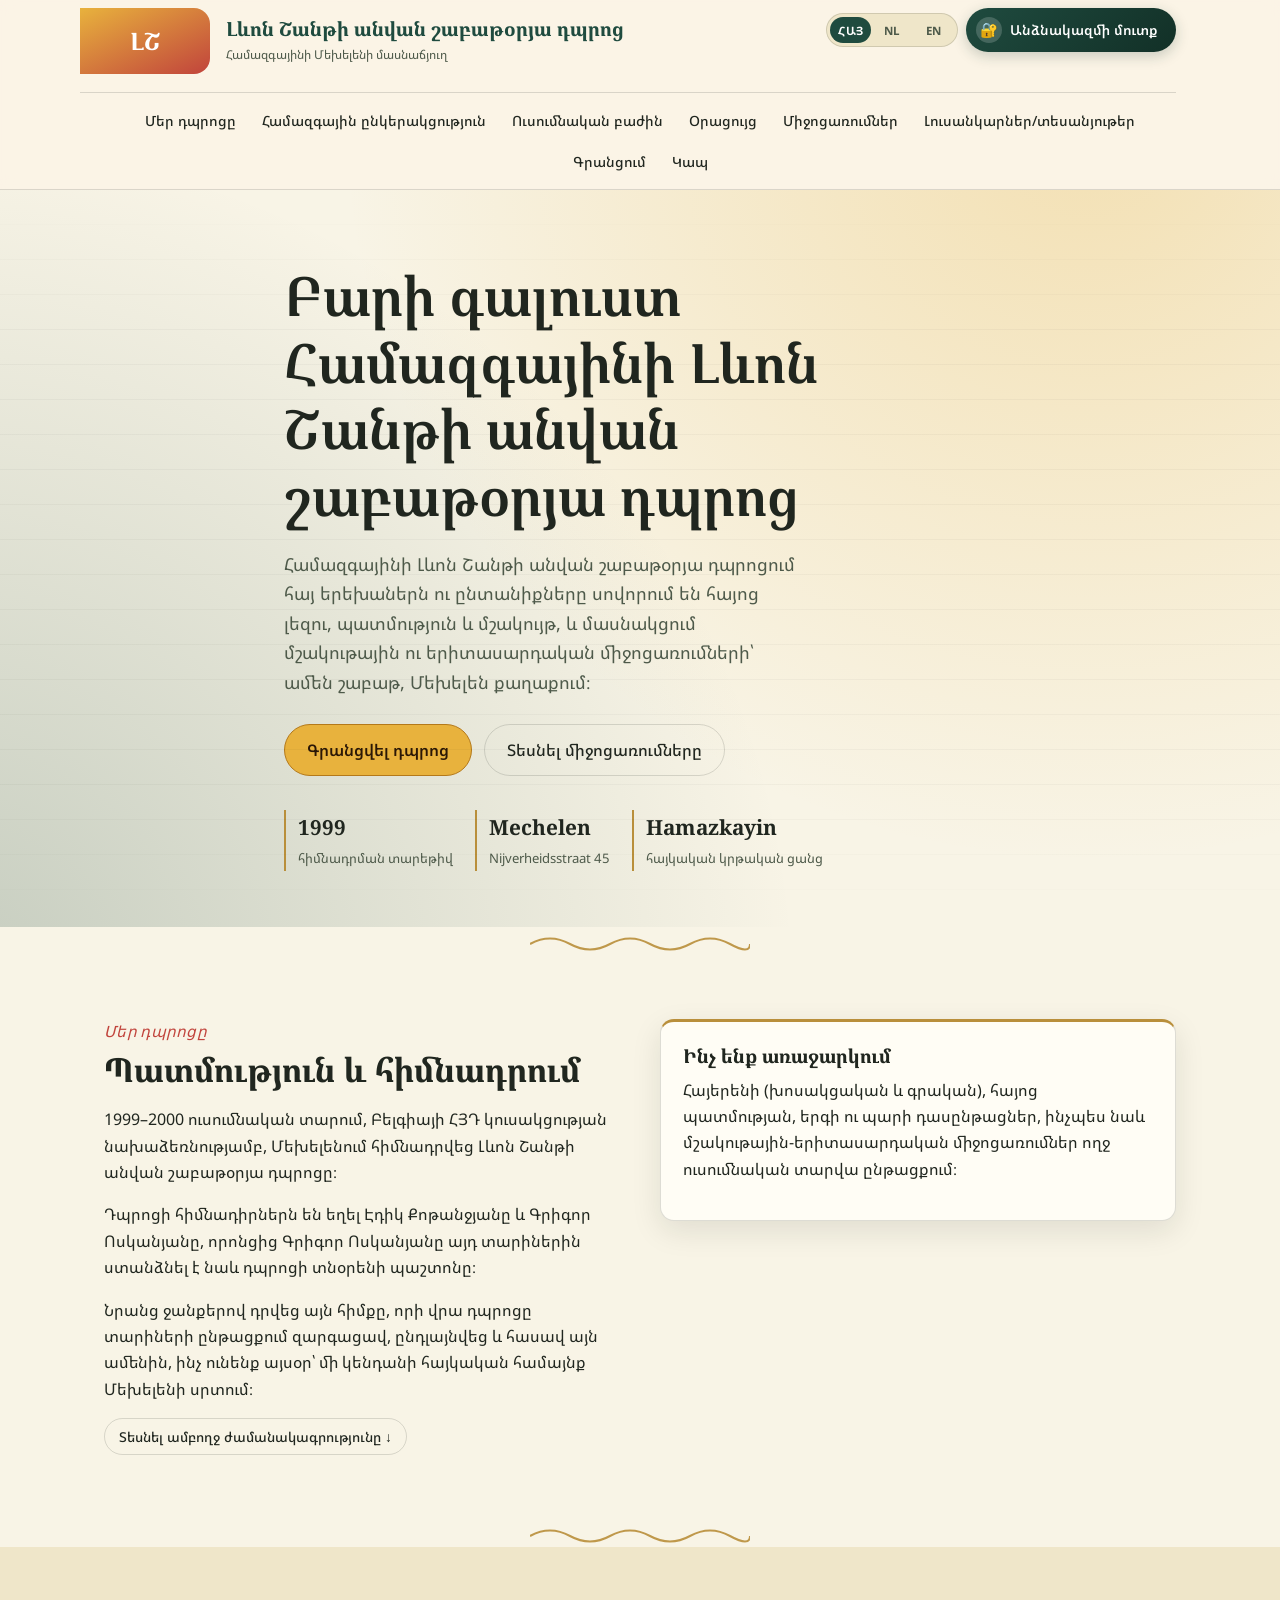
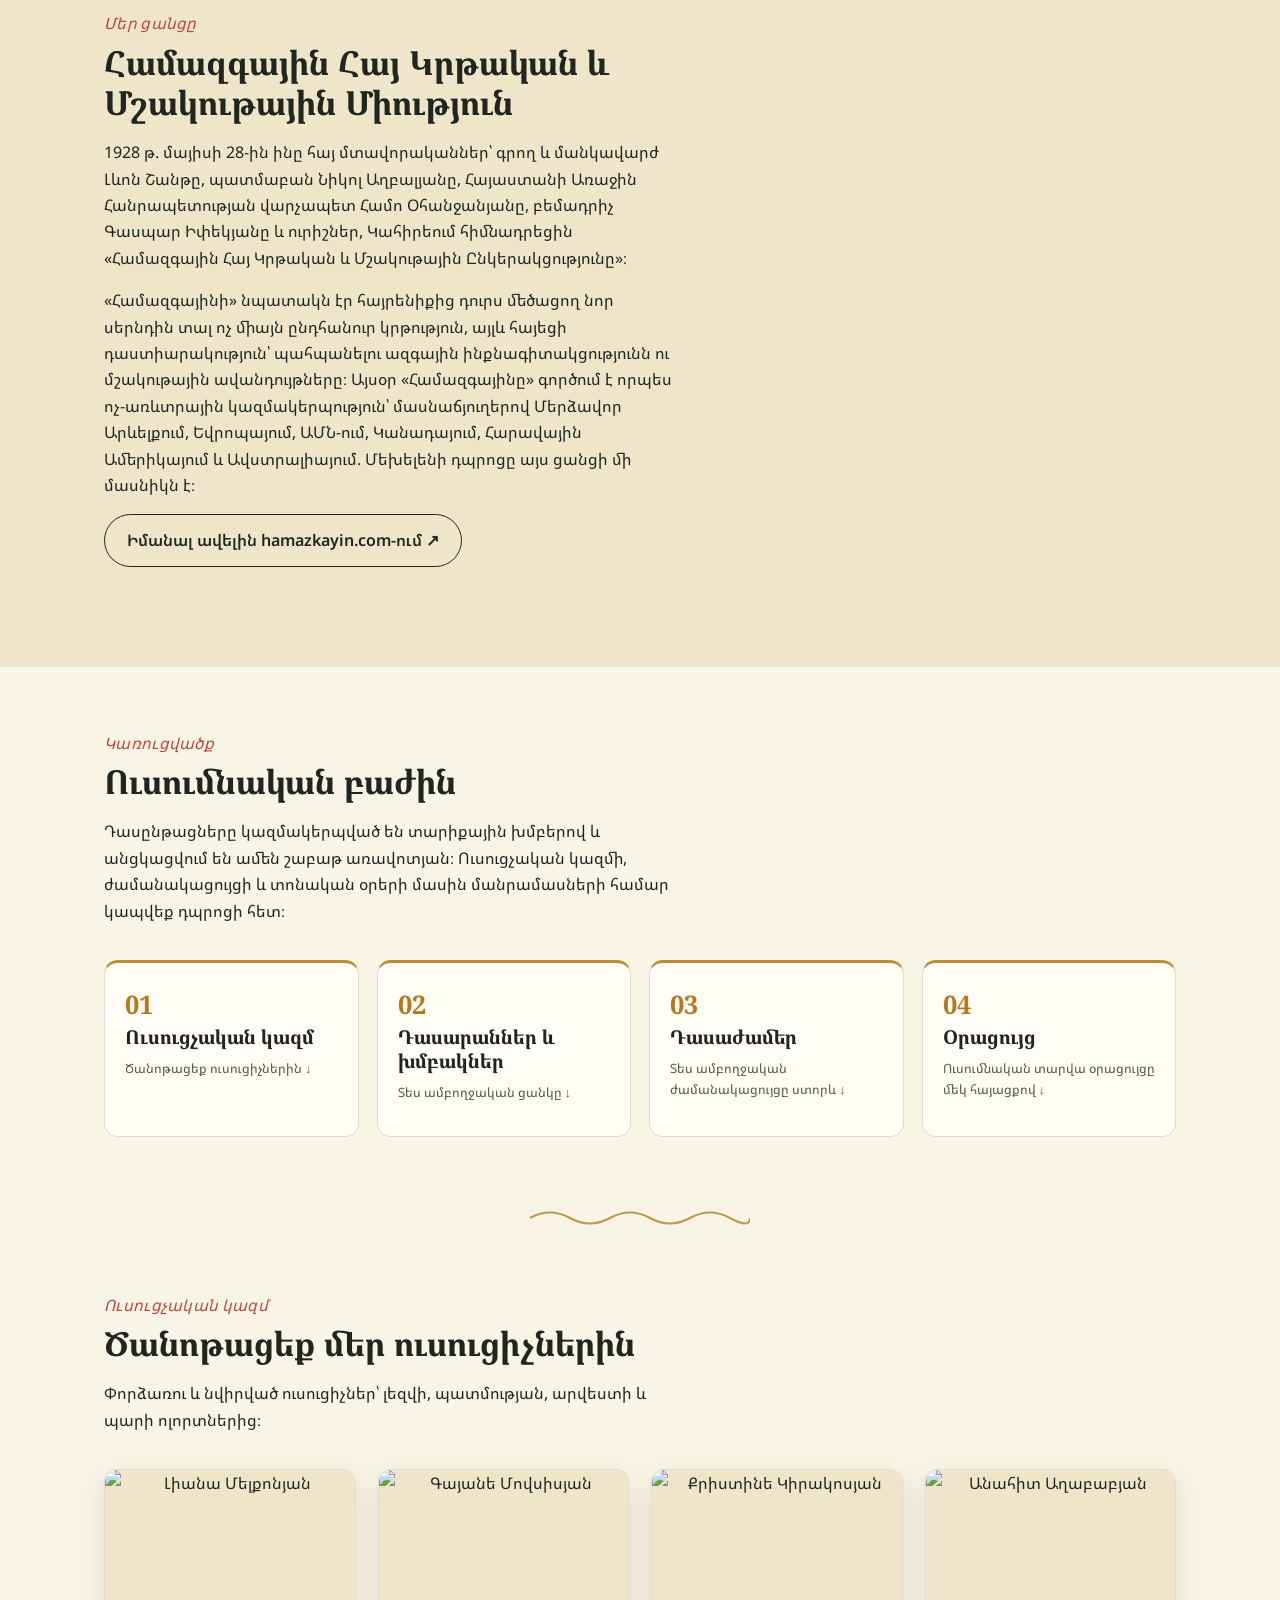
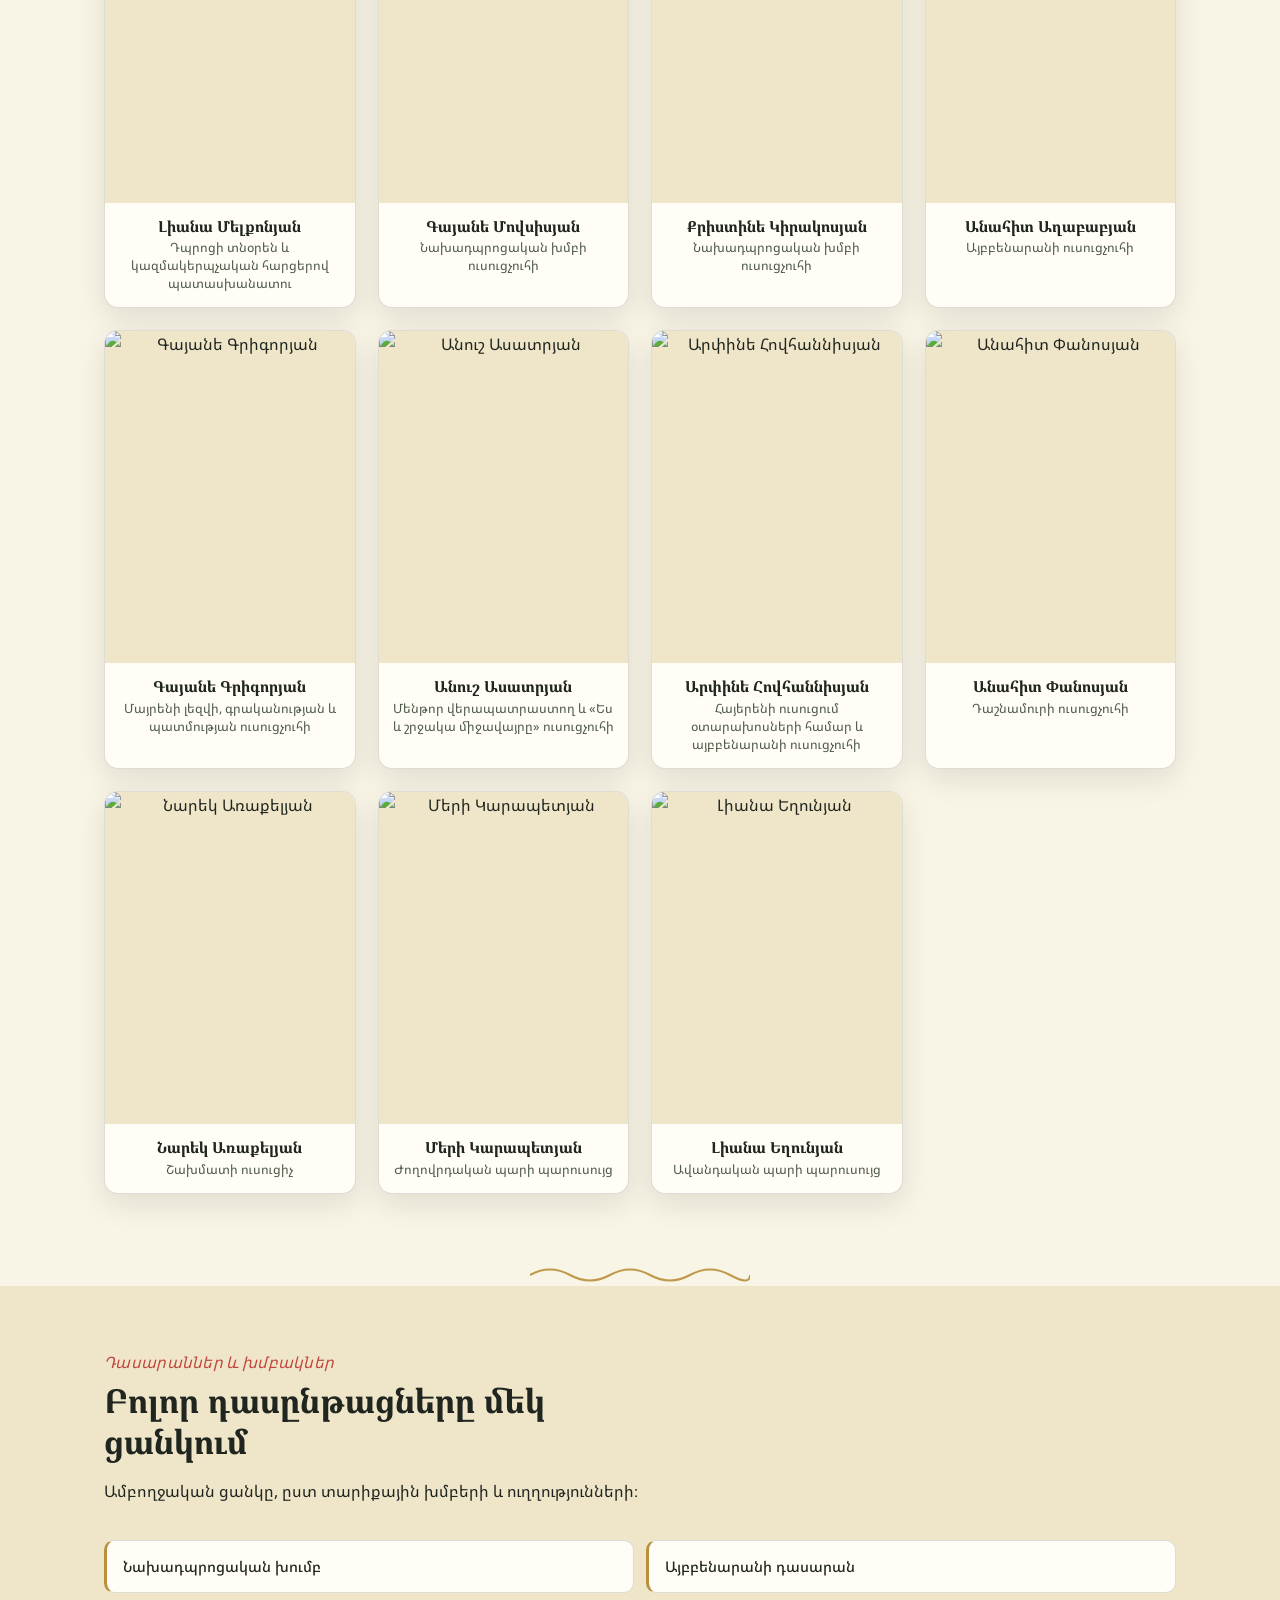
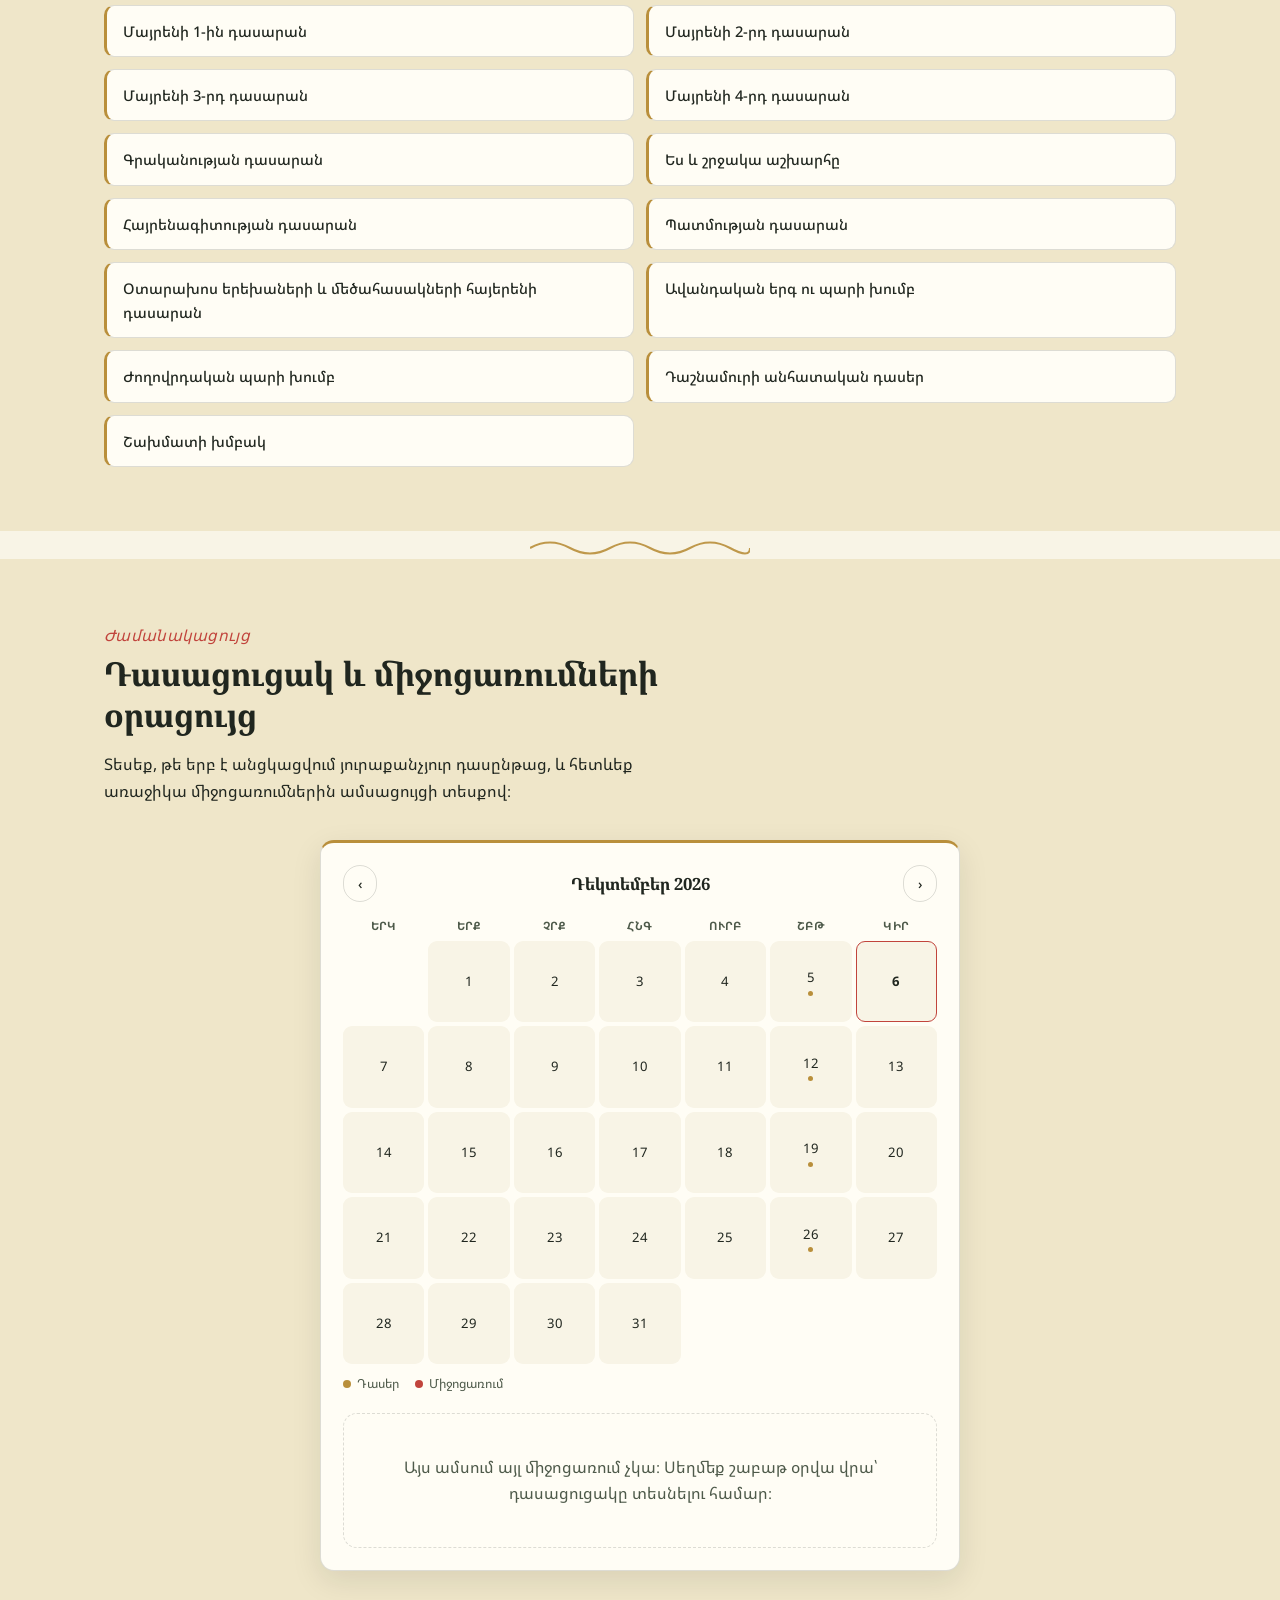
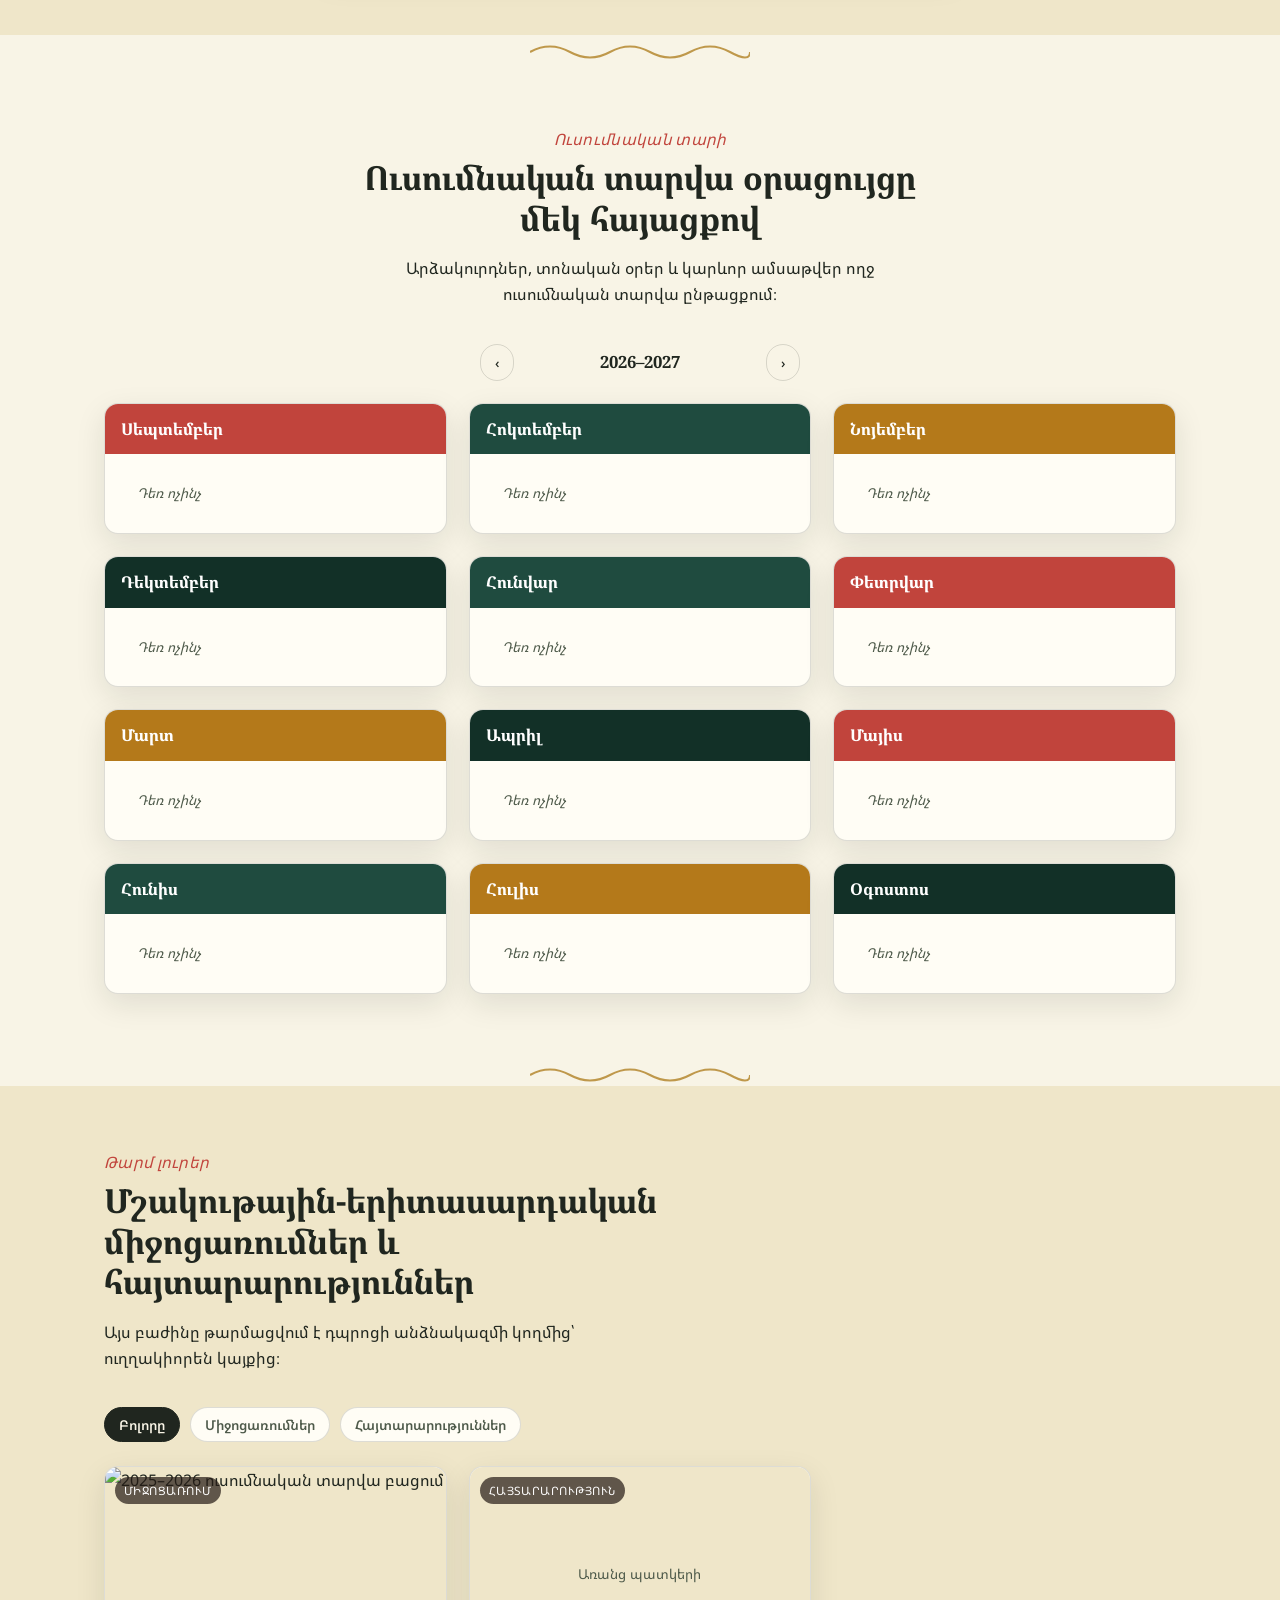
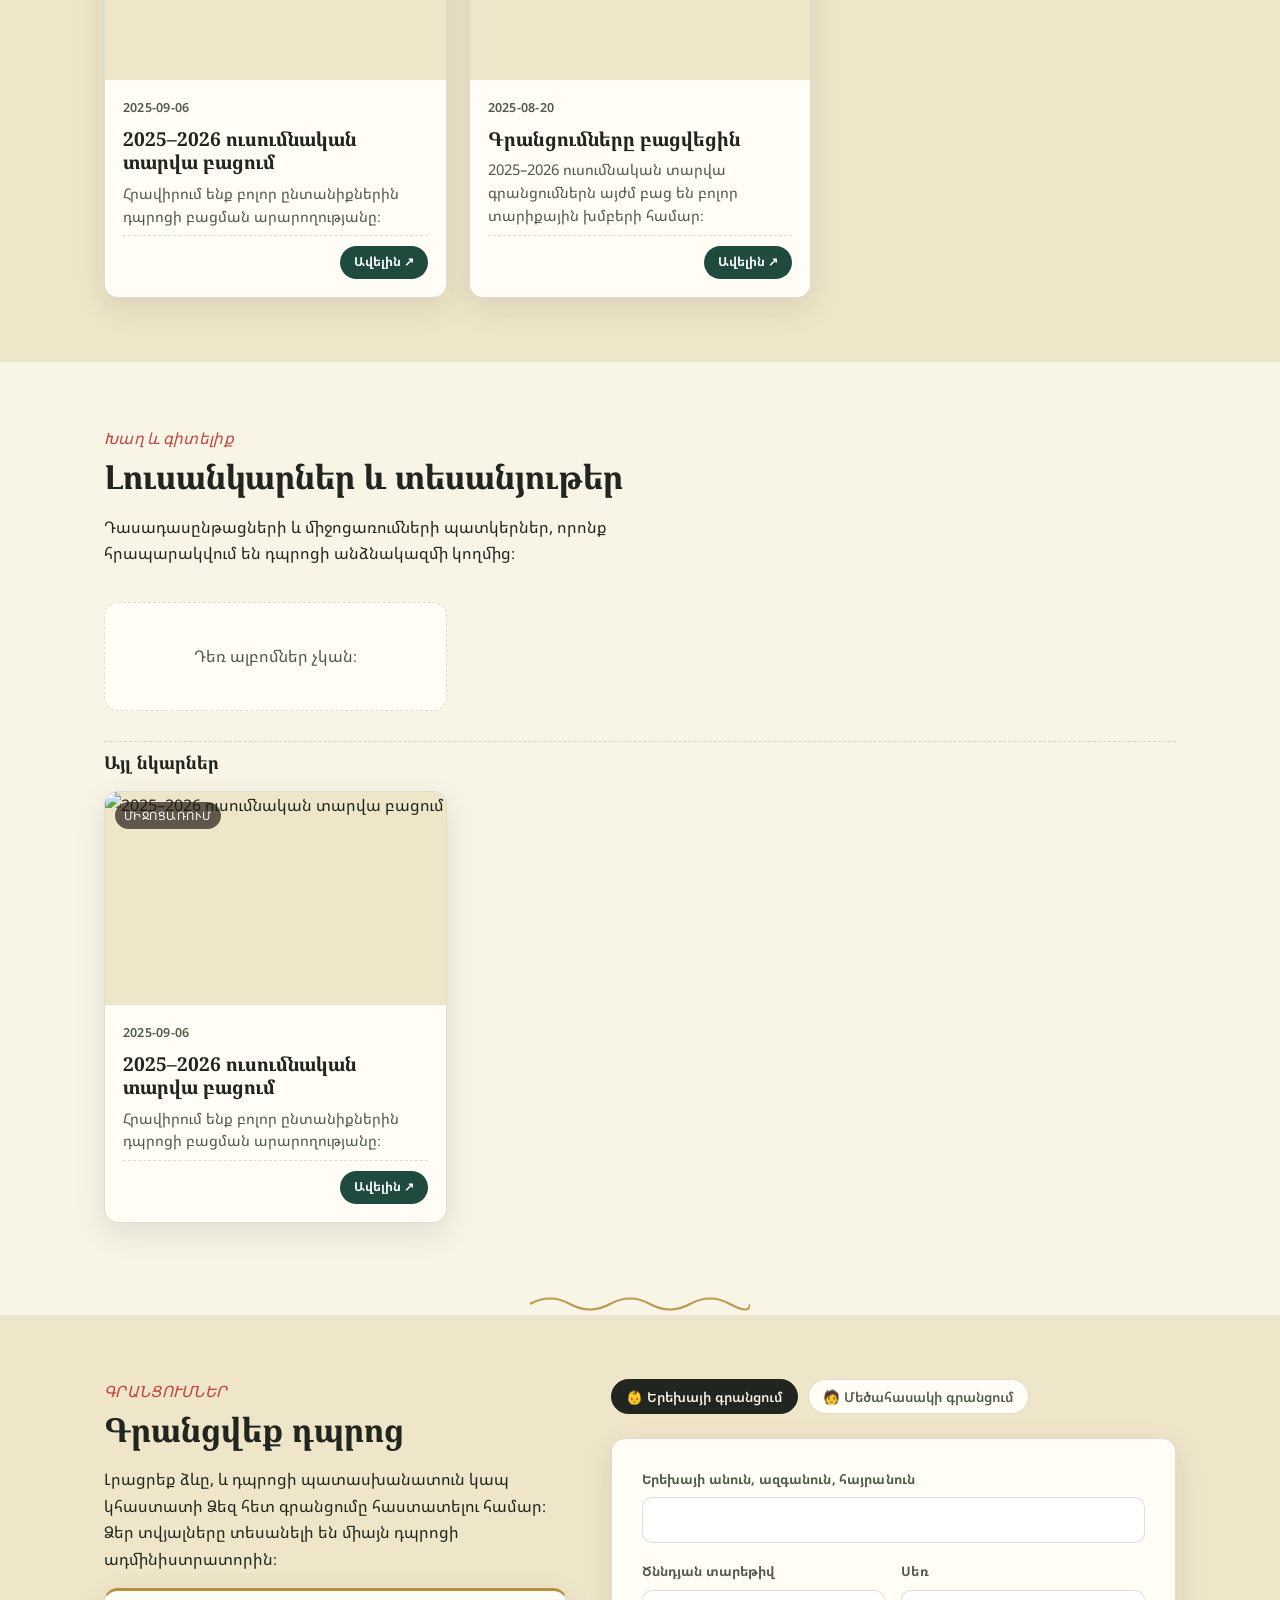
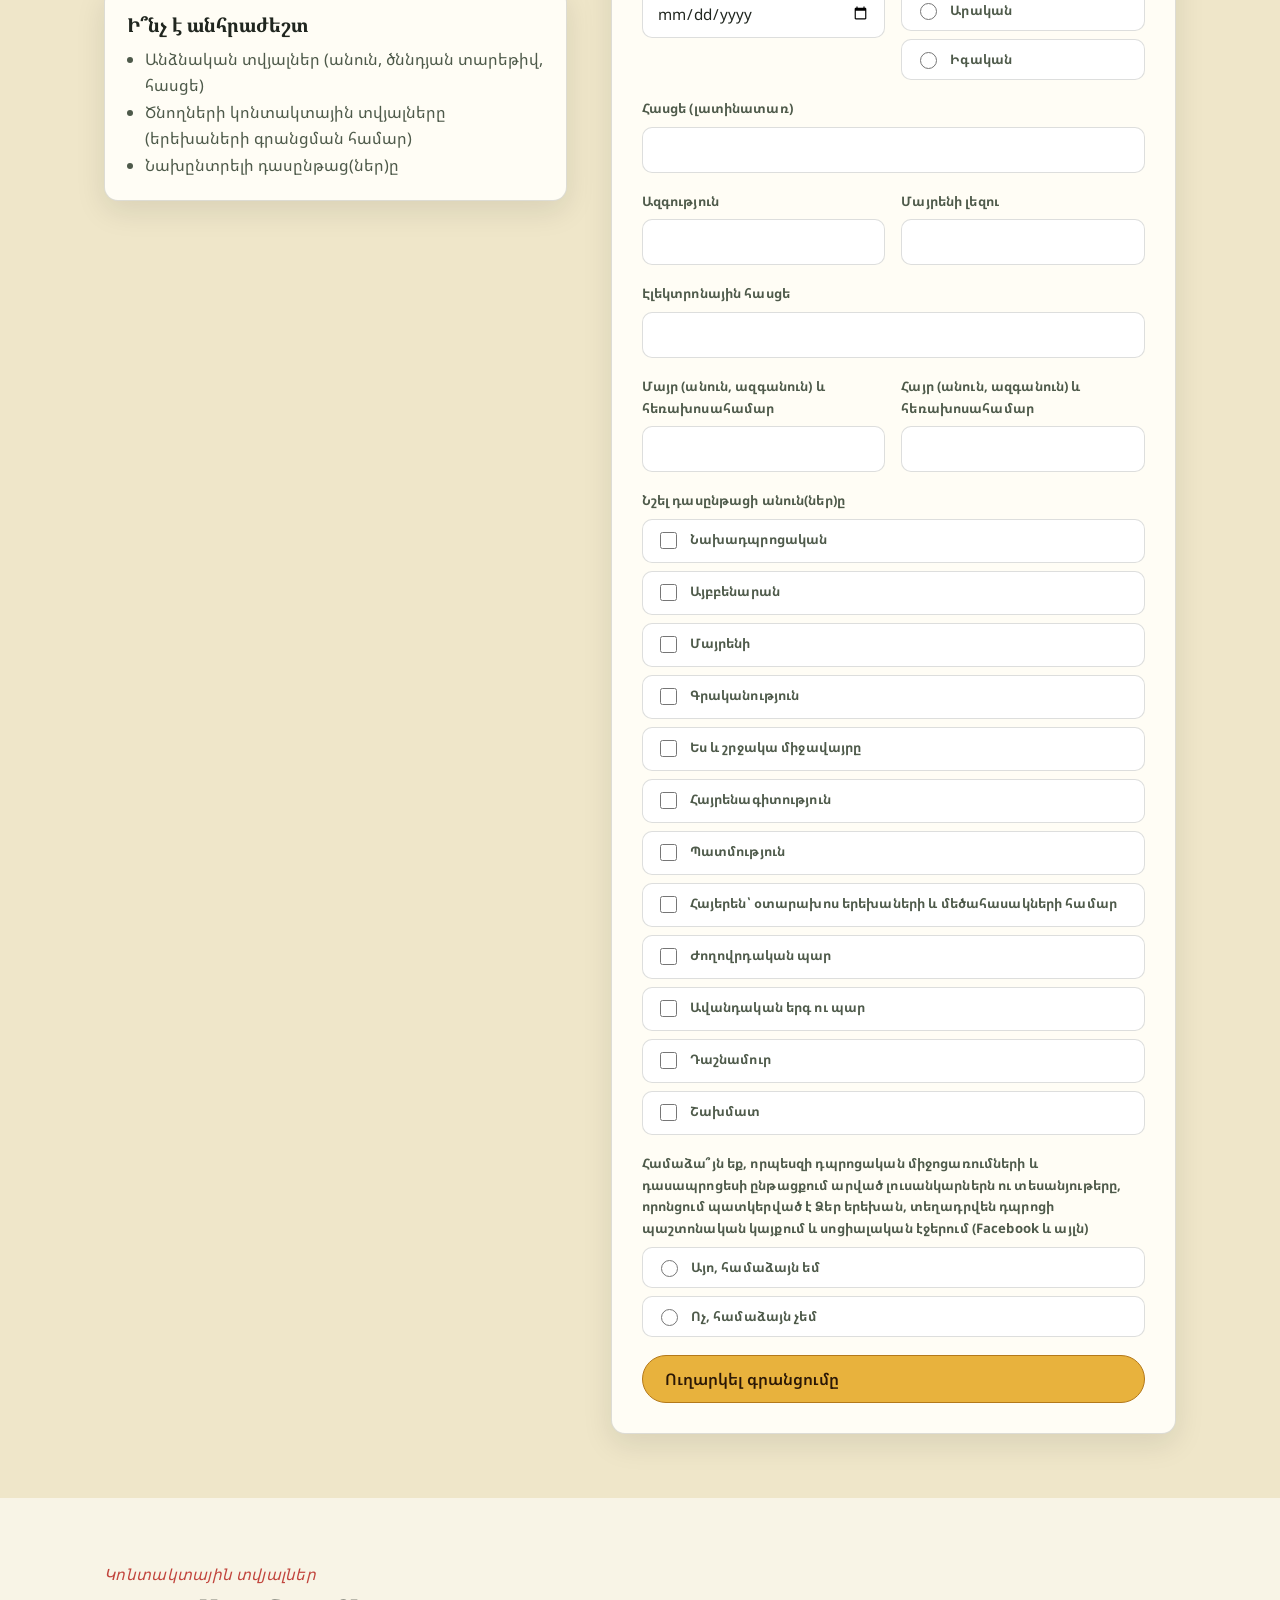
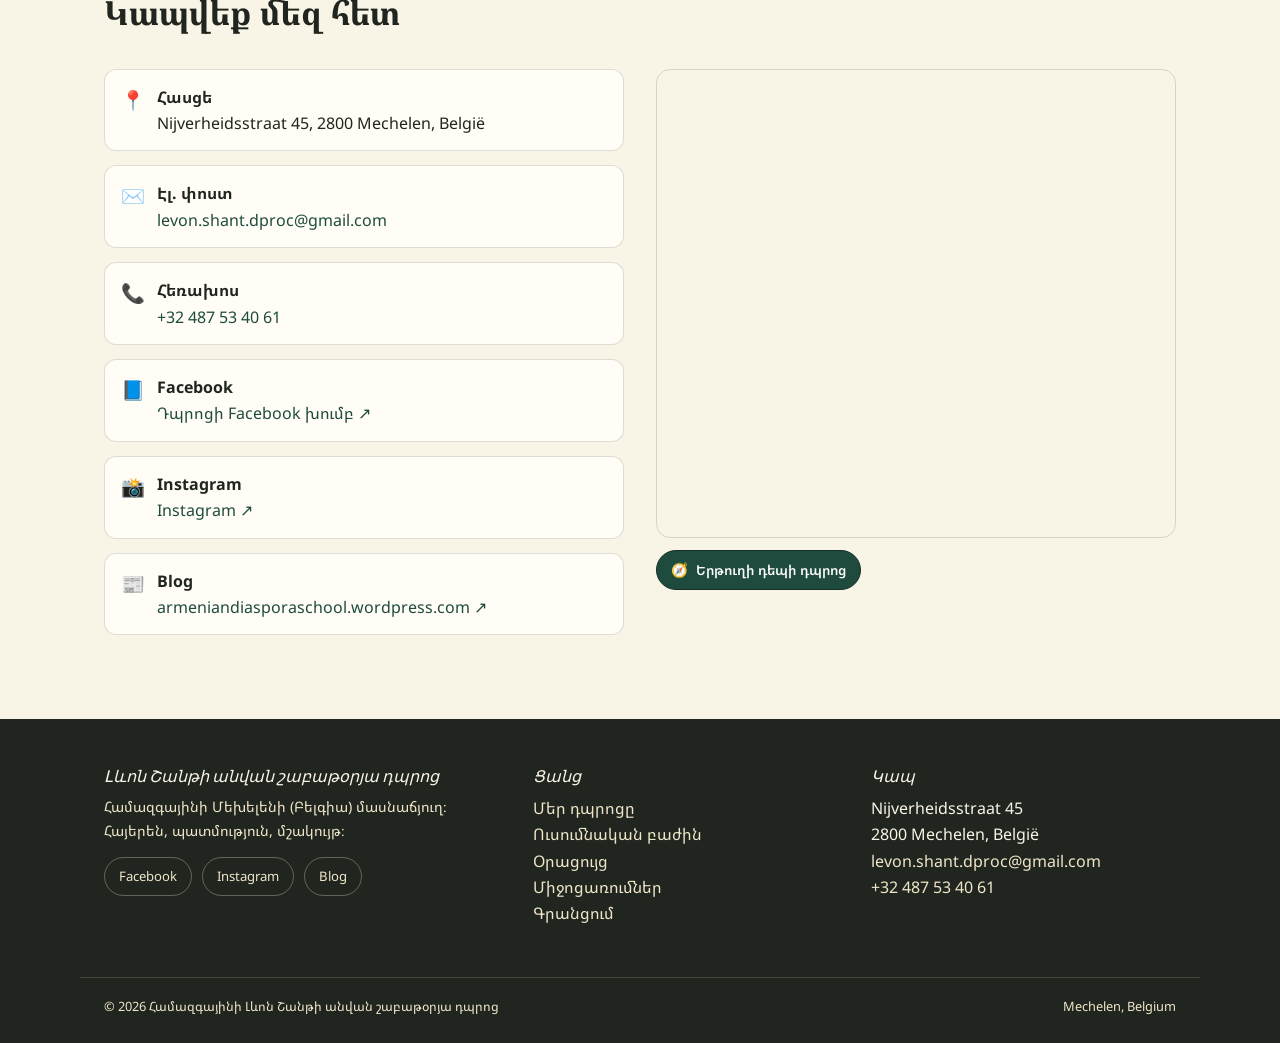
==== index.html @ 2984b0b5 "Add files via upload" ====
<!DOCTYPE html>
<html lang="hy">
<head>
<meta charset="UTF-8">
<meta name="viewport" content="width=device-width, initial-scale=1">
<title>Լևոն Շանթի անվան շաբաթօրյա դպրոց — Մեխելեն, Բելգիա</title>
<meta name="description" content="Համազգայինի Լևոն Շանթի անվան շաբաթօրյա դպրոց, Մեխելեն, Բելգիա. Nijverheidsstraat 45, 2800 Mechelen.">
<link rel="canonical" href="https://levonshantschool.be/">

<!-- Open Graph / social sharing preview (Facebook, WhatsApp, etc.) -->
<meta property="og:type" content="website">
<meta property="og:site_name" content="Լևոն Շանթի անվան շաբաթօրյա դպրոց">
<meta property="og:title" content="Լևոն Շանթի անվան շաբաթօրյա դպրոց — Մեխելեն, Բելգիա">
<meta property="og:description" content="Համազգայինի Լևոն Շանթի անվան շաբաթօրյա դպրոց, Մեխելեն, Բելգիա. Nijverheidsstraat 45, 2800 Mechelen.">
<meta property="og:url" content="https://levonshantschool.be/">
<meta property="og:locale" content="hy_AM">
<meta property="og:locale:alternate" content="nl_BE">
<meta property="og:locale:alternate" content="en_US">

<!-- Twitter/X card -->
<meta name="twitter:card" content="summary">
<meta name="twitter:title" content="Լևոն Շանթի անվան շաբաթօրյա դպրոց — Մեխելեն, Բելգիա">
<meta name="twitter:description" content="Համազգայինի Լևոն Շանթի անվան շաբաթօրյա դպրոց, Մեխելեն, Բելգիա. Nijverheidsstraat 45, 2800 Mechelen.">

<!-- Structured data: tells Google this is a school, with its real address,
     which helps it show up correctly in local search and Google Maps. -->
<script type="application/ld+json">
{
  "@context": "https://schema.org",
  "@type": "School",
  "name": "Համազգայինի Լևոն Շանթի անվան շաբաթօրյա դպրոց",
  "alternateName": "Hamazkayin Levon Shant Saturday School",
  "url": "https://levonshantschool.be/",
  "address": {
    "@type": "PostalAddress",
    "streetAddress": "Nijverheidsstraat 45",
    "postalCode": "2800",
    "addressLocality": "Mechelen",
    "addressCountry": "BE"
  },
  "email": "levon.shant.dproc@gmail.com",
  "telephone": "+32 487 53 40 61",
  "sameAs": [
    "https://www.facebook.com/groups/1419295908284023",
    "https://armeniandiasporaschool.wordpress.com/"
  ]
}
</script>

<link rel="stylesheet" href="style.css">
</head>
<body>

<!-- ============ HEADER ============ -->
<header class="site">
  <div class="nav-row container">
    <a class="brand" href="#top" aria-label="Գլխավոր էջ" data-i18n-aria="aria.home">
      <div class="crest" id="crestBox"><span id="crestInitials">ԼՇ</span></div>
      <div class="brand-text">
        <strong data-i18n="brand.title">Լևոն Շանթի անվան շաբաթօրյա դպրոց</strong>
        <span data-i18n="brand.sub">Համազգայինի Մեխելենի մասնաճյուղ</span>
      </div>
    </a>
    <nav class="main" id="mainNav">
      <a href="#about" data-i18n="nav.about">Մեր դպրոցը</a>
      <a href="#hamazkayin" data-i18n="nav.hamazkayin">Համազգային ընկերակցություն</a>
      <a href="#department" data-i18n="nav.department">Ուսումնական բաժին</a>
      <a href="#calendar" data-i18n="nav.calendar">Օրացույց</a>
      <a href="#activities" data-i18n="nav.activities">Միջոցառումներ</a>
      <a href="#gallery" data-i18n="nav.gallery">Լուսանկարներ/տեսանյութեր</a>
      <a href="#register" data-i18n="nav.register">Գրանցում</a>
      <a href="#contact" data-i18n="nav.contact">Կապ</a>
      <span id="dynNavLinks" style="display:contents;"></span>
    </nav>
    <div class="nav-actions">
      <div class="lang-toggle" id="langToggle" role="group" aria-label="Language">
        <button type="button" data-lang="hy" class="active">ՀԱՅ</button>
        <button type="button" data-lang="nl">NL</button>
        <button type="button" data-lang="en">EN</button>
      </div>
      <a href="admin.html" target="_blank" rel="noopener" class="staff-login-btn"><span class="staff-login-icon">🔐</span> Անձնակազմի մուտք</a>
      <button class="menu-toggle" id="menuToggle" aria-label="Ցանկ" data-i18n-aria="aria.menu" aria-expanded="false">☰</button>
    </div>
  </div>
</header>

<main id="top">

  <!-- ============ HERO ============ -->
  <section class="hero" id="hero">
    <div class="container hero-grid single">
      <div>
        <h1 id="cms-hero_title" data-i18n="hero.title">Բարի գալուստ Համազգայինի Լևոն Շանթի անվան շաբաթօրյա դպրոց</h1>
        <p class="lede" id="cms-hero_lede" data-i18n="hero.lede">Համազգայինի Լևոն Շանթի անվան շաբաթօրյա դպրոցում հայ երեխաներն ու ընտանիքները սովորում են հայոց լեզու, պատմություն և մշակույթ, և մասնակցում մշակութային ու երիտասարդական միջոցառումների՝ ամեն շաբաթ, Մեխելեն քաղաքում։</p>
        <div class="hero-cta">
          <a href="#register" class="btn apricot" data-i18n="hero.cta1">Գրանցվել դպրոց</a>
          <a href="#activities" class="btn ghost" data-i18n="hero.cta2">Տեսնել միջոցառումները</a>
        </div>
        <div class="hero-facts">
          <div><strong>1999</strong><span data-i18n="hero.fact1">հիմնադրման տարեթիվ</span></div>
          <div><strong>Mechelen</strong><span data-i18n="hero.fact2">Nijverheidsstraat 45</span></div>
          <div><strong>Hamazkayin</strong><span data-i18n="hero.fact3">հայկական կրթական ցանց</span></div>
        </div>
      </div>
    </div>
  </section>

  <div class="divider" aria-hidden="true">
    <svg viewBox="0 0 220 22"><path d="M0 11 Q 20 0 40 11 T 80 11 T 120 11 T 160 11 T 200 11 T 220 11" fill="none" stroke-width="2"/></svg>
  </div>

  <!-- ============ ABOUT ============ -->
  <section id="about">
    <div class="container about-grid">
      <div>
        <span class="eyebrow" data-i18n="about.eyebrow">Մեր դպրոցը</span>
        <h2 data-i18n="about.title">Պատմություն և հիմնադրում</h2>
        <p id="cms-about_p1" data-i18n="about.p1">1999–2000 ուսումնական տարում, Բելգիայի ՀՅԴ կուսակցության նախաձեռնությամբ, Մեխելենում հիմնադրվեց Լևոն Շանթի անվան շաբաթօրյա դպրոցը։</p>
        <p id="cms-about_p2" data-i18n="about.p2">Դպրոցի հիմնադիրներն են եղել Էդիկ Քոթանջյանը և Գրիգոր Ոսկանյանը, որոնցից Գրիգոր Ոսկանյանը այդ տարիներին ստանձնել է նաև դպրոցի տնօրենի պաշտոնը։</p>
        <p id="cms-about_p3" data-i18n="about.p3">Նրանց ջանքերով դրվեց այն հիմքը, որի վրա դպրոցը տարիների ընթացքում զարգացավ, ընդլայնվեց և հասավ այն ամենին, ինչ ունենք այսօր՝ մի կենդանի հայկական համայնք Մեխելենի սրտում։</p>
        <button type="button" id="historyToggle" class="btn ghost small" aria-expanded="false" aria-controls="history"></button>
      </div>
      <div>
        <div class="info-card">
          <h3 data-i18n="about.card1title">Ինչ ենք առաջարկում</h3>
          <p data-i18n="about.card1text">Հայերենի (խոսակցական և գրական), հայոց պատմության, երգի ու պարի դասընթացներ, ինչպես նաև մշակութային-երիտասարդական միջոցառումներ ողջ ուսումնական տարվա ընթացքում։</p>
        </div>
      </div>
    </div>

    <!-- Full history timeline (collapsible) -->
    <div class="container" id="history" style="margin-top:0; display:none;">
      <div class="section-head" style="margin-top:40px;">
        <span class="eyebrow" data-i18n="hist.eyebrow">Տարեթվերով</span>
        <h2 data-i18n="hist.title">Դպրոցի պատմությունը՝ ժամանակագրությամբ</h2>
        <p data-i18n="hist.lede">Հիմնադրումից մինչև օրս. հիմնական հանգրվանները, մարդիկ և ձեռքբերումները, որոնք կերտել են դպրոցի պատմությունը։</p>
      </div>
      <div class="history-timeline" id="historyTimeline"></div>
    </div>
  </section>

  <div class="divider" aria-hidden="true"><svg viewBox="0 0 220 22"><path d="M0 11 Q 20 0 40 11 T 80 11 T 120 11 T 160 11 T 200 11 T 220 11" fill="none" stroke-width="2"/></svg></div>

  <!-- ============ HAMAZKAYIN ============ -->
  <section id="hamazkayin" class="alt ruled">
    <div class="container">
      <div class="section-head">
        <span class="eyebrow" data-i18n="hz.eyebrow">Մեր ցանցը</span>
        <h2 data-i18n="hz.title">Համազգային Հայ Կրթական և Մշակութային Միություն</h2>
        <p id="cms-hz_p1" data-i18n="hz.p1">1928 թ. մայիսի 28-ին ինը հայ մտավորականներ՝ գրող և մանկավարժ Լևոն Շանթը, պատմաբան Նիկոլ Աղբալյանը, Հայաստանի Առաջին Հանրապետության վարչապետ Համո Օհանջանյանը, բեմադրիչ Գասպար Իփեկյանը և ուրիշներ, Կահիրեում հիմնադրեցին «Համազգային Հայ Կրթական և Մշակութային Ընկերակցությունը»։</p>
        <p id="cms-hz_p2" data-i18n="hz.p2">«Համազգայինի» նպատակն էր հայրենիքից դուրս մեծացող նոր սերնդին տալ ոչ միայն ընդհանուր կրթություն, այլև հայեցի դաստիարակություն՝ պահպանելու ազգային ինքնագիտակցությունն ու մշակութային ավանդույթները։ Այսօր «Համազգայինը» գործում է որպես ոչ-առևտրային կազմակերպություն՝ մասնաճյուղերով Մերձավոր Արևելքում, Եվրոպայում, ԱՄՆ-ում, Կանադայում, Հարավային Ամերիկայում և Ավստրալիայում. Մեխելենի դպրոցը այս ցանցի մի մասնիկն է։</p>
        <a href="https://hamazkayin.com" target="_blank" rel="noopener" class="btn secondary" data-i18n="hz.cta">Իմանալ ավելին hamazkayin.com-ում ↗</a>
      </div>
    </div>
  </section>

  <!-- ============ DEPARTMENT ============ -->
  <section id="department">
    <div class="container">
      <div class="section-head">
        <span class="eyebrow" data-i18n="dept.eyebrow">Կառուցվածք</span>
        <h2 data-i18n="dept.title">Ուսումնական բաժին</h2>
        <p id="cms-dept_lede" data-i18n="dept.lede">Դասընթացները կազմակերպված են տարիքային խմբերով և անցկացվում են ամեն շաբաթ առավոտյան։ Ուսուցչական կազմի, ժամանակացույցի և տոնական օրերի մասին մանրամասների համար կապվեք դպրոցի հետ։</p>
      </div>
      <div class="dept-grid">
        <a class="dept-card" href="#staff" style="text-decoration:none; color:inherit;"><div class="num">01</div><h3 data-i18n="dept.c1t">Ուսուցչական կազմ</h3><p class="helper" data-i18n="dept.c1d">Ծանոթացեք ուսուցիչներին ↓</p></a>
        <a class="dept-card" href="#classes" style="text-decoration:none; color:inherit;"><div class="num">02</div><h3 data-i18n="dept.c2t">Դասարաններ և խմբակներ</h3><p class="helper" data-i18n="dept.c2d">Տես ամբողջական ցանկը ↓</p></a>
        <a class="dept-card" href="#calendar" style="text-decoration:none; color:inherit;"><div class="num">03</div><h3 data-i18n="dept.c3t">Դասաժամեր</h3><p class="helper" data-i18n="dept.c3d">Տես ամբողջական ժամանակացույցը ստորև ↓</p></a>
        <a class="dept-card" href="#yearcalendar" style="text-decoration:none; color:inherit;"><div class="num">04</div><h3 data-i18n="dept.c4t">Օրացույց</h3><p class="helper" data-i18n="dept.c4d">Ուսումնական տարվա օրացույցը մեկ հայացքով ↓</p></a>
      </div>
    </div>
  </section>

  <div class="divider" aria-hidden="true"><svg viewBox="0 0 220 22"><path d="M0 11 Q 20 0 40 11 T 80 11 T 120 11 T 160 11 T 200 11 T 220 11" fill="none" stroke-width="2"/></svg></div>

  <!-- ============ TEACHING STAFF ============ -->
  <section id="staff">
    <div class="container">
      <div class="section-head">
        <span class="eyebrow" data-i18n="staff.eyebrow">Ուսուցչական կազմ</span>
        <h2 data-i18n="staff.title">Ծանոթացեք մեր ուսուցիչներին</h2>
        <p data-i18n="staff.lede">Փորձառու և նվիրված ուսուցիչներ՝ լեզվի, պատմության, արվեստի և պարի ոլորտներից։</p>
      </div>
      <div class="staff-grid" id="staffGrid">
        <div class="empty-state" data-i18n="staff.loading">Բեռնվում է…</div>
      </div>
    </div>
  </section>

  <div class="divider" aria-hidden="true"><svg viewBox="0 0 220 22"><path d="M0 11 Q 20 0 40 11 T 80 11 T 120 11 T 160 11 T 200 11 T 220 11" fill="none" stroke-width="2"/></svg></div>

  <!-- ============ CLASSES & GROUPS ============ -->
  <section id="classes" class="alt ruled">
    <div class="container">
      <div class="section-head">
        <span class="eyebrow" data-i18n="classes.eyebrow">Դասարաններ և խմբակներ</span>
        <h2 data-i18n="classes.title">Բոլոր դասընթացները մեկ ցանկում</h2>
        <p data-i18n="classes.lede">Ամբողջական ցանկը, ըստ տարիքային խմբերի և ուղղությունների։</p>
      </div>
      <ul class="classes-list" id="classesList"></ul>
    </div>
  </section>

  <div class="divider" aria-hidden="true"><svg viewBox="0 0 220 22"><path d="M0 11 Q 20 0 40 11 T 80 11 T 120 11 T 160 11 T 200 11 T 220 11" fill="none" stroke-width="2"/></svg></div>

  <!-- ============ CALENDAR: weekly schedule + events month view ============ -->
  <section id="calendar" class="alt ruled">
    <div class="container">
      <div class="section-head">
        <span class="eyebrow" data-i18n="cal.eyebrow">Ժամանակացույց</span>
        <h2 data-i18n="cal.title">Դասացուցակ և միջոցառումների օրացույց</h2>
        <p data-i18n="cal.lede">Տեսեք, թե երբ է անցկացվում յուրաքանչյուր դասընթաց, և հետևեք առաջիկա միջոցառումներին ամսացույցի տեսքով։</p>
      </div>
      <div class="cal-layout single">
        <div class="calendar-panel">
          <div class="cal-header">
            <button type="button" class="btn ghost small" id="calPrev" aria-label="Նախորդ ամիս" data-i18n-aria="aria.prevMonth">‹</button>
            <span id="calMonthLabel"></span>
            <button type="button" class="btn ghost small" id="calNext" aria-label="Հաջորդ ամիս" data-i18n-aria="aria.nextMonth">›</button>
          </div>
          <div class="cal-weekdays" id="calWeekdays"></div>
          <div class="cal-grid" id="calGrid"></div>
          <div class="cal-legend">
            <span><i class="legend-dot class"></i> <span data-i18n="cal.legendClass">Դասեր</span></span>
            <span><i class="legend-dot event"></i> <span data-i18n="cal.legendEvent">Միջոցառում</span></span>
          </div>
          <div class="cal-events-list" id="calEventsList"></div>
        </div>
      </div>
    </div>
  </section>

  <div class="divider" aria-hidden="true"><svg viewBox="0 0 220 22"><path d="M0 11 Q 20 0 40 11 T 80 11 T 120 11 T 160 11 T 200 11 T 220 11" fill="none" stroke-width="2"/></svg></div>

  <!-- ============ YEARLY CALENDAR OVERVIEW ============ -->
  <section id="yearcalendar">
    <div class="container">
      <div class="section-head center">
        <span class="eyebrow" data-i18n="yearcal.eyebrow">Ուսումնական տարի</span>
        <h2 data-i18n="yearcal.title">Ուսումնական տարվա օրացույցը մեկ հայացքով</h2>
        <p data-i18n="yearcal.lede">Արձակուրդներ, տոնական օրեր և կարևոր ամսաթվեր ողջ ուսումնական տարվա ընթացքում։</p>
      </div>
      <div class="cal-header" id="yearCalNav" style="max-width:320px; margin:0 auto 22px;">
        <button type="button" class="btn ghost small" id="yearCalPrev" aria-label="Նախորդ ուսումնական տարի" data-i18n-aria="aria.prevYear">‹</button>
        <span id="yearCalYearLabel"></span>
        <button type="button" class="btn ghost small" id="yearCalNext" aria-label="Հաջորդ ուսումնական տարի" data-i18n-aria="aria.nextYear">›</button>
      </div>
      <div class="year-cal-list" id="yearCalList" style="display:none;"></div>
      <div class="info-card" id="yearCalImageWrap" style="max-width:760px; margin:0 auto; padding:14px;">
        <img id="yearCalImg" src="https://images.squarespace-cdn.com/content/v1/6990ce3dc5ac547efa5211aa/1799032c-8a4e-45a5-8fa9-80f415039687/%D4%BC%D6%87%D5%B8%D5%B6+%D5%87%D5%A1%D5%B6%D5%A9%D5%AB+%D5%95%D6%80%D5%A1%D6%81%D5%B8%D6%82%D5%B5%D6%81.png" alt="Ուսումնական տարվա օրացույց" data-i18n-alt="yearcal.imgAlt" style="width:100%; max-height:640px; object-fit:contain; border-radius:10px; display:block; margin:0 auto; background:var(--paper);">
      </div>
    </div>
  </section>

  <div class="divider" aria-hidden="true"><svg viewBox="0 0 220 22"><path d="M0 11 Q 20 0 40 11 T 80 11 T 120 11 T 160 11 T 200 11 T 220 11" fill="none" stroke-width="2"/></svg></div>

  <!-- ============ ACTIVITIES / NEWS FEED ============ -->
  <section id="activities" class="alt ruled">
    <div class="container">
      <div class="section-head">
        <span class="eyebrow" data-i18n="feed.eyebrow">Թարմ լուրեր</span>
        <h2 data-i18n="feed.title">Մշակութային-երիտասարդական միջոցառումներ և հայտարարություններ</h2>
        <p data-i18n="feed.lede">Այս բաժինը թարմացվում է դպրոցի անձնակազմի կողմից՝ ուղղակիորեն կայքից։</p>
      </div>
      <div class="feed-toolbar" id="feedFilters">
        <button class="chip active" data-filter="all" data-i18n="feed.all">Բոլորը</button>
        <button class="chip" data-filter="event" data-i18n="feed.eventsf">Միջոցառումներ</button>
        <button class="chip" data-filter="news" data-i18n="feed.newsf">Հայտարարություններ</button>
      </div>
      <div class="card-grid" id="activitiesFeed">
        <div class="empty-state" data-i18n="feed.loading">Բեռնվում է…</div>
      </div>
    </div>
  </section>

  <!-- ============ GALLERY ============ -->
  <section id="gallery">
    <div class="container">
      <div class="section-head">
        <span class="eyebrow" data-i18n="gal.eyebrow">Խաղ և գիտելիք</span>
        <h2 data-i18n="gal.title">Լուսանկարներ և տեսանյութեր</h2>
        <p data-i18n="gal.lede">Դասադասընթացների և միջոցառումների պատկերներ, որոնք հրապարակվում են դպրոցի անձնակազմի կողմից։</p>
      </div>

      <div class="card-grid" id="albumsGrid" style="margin-bottom:30px;">
        <div class="empty-state" data-i18n="gal.loading">Բեռնվում է…</div>
      </div>

      <h3 class="gallery-subheading" id="galleryFeedHeading" style="display:none;" data-i18n="gal.otherPhotos">Այլ նկարներ</h3>
      <div class="card-grid" id="galleryFeed">
        <div class="empty-state" data-i18n="gal.loading">Բեռնվում է…</div>
      </div>
    </div>
  </section>

  <!-- ============ ALBUM LIGHTBOX ============ -->
  <div class="modal-backdrop" id="albumLightbox">
    <div class="modal wide lightbox-modal">
      <button class="modal-close" id="closeAlbumLightbox" aria-label="Փակել">✕</button>
      <div id="albumLightboxHead"></div>
      <div class="lightbox-stage">
        <button class="lightbox-nav prev" id="lightboxPrev" aria-label="Նախորդ">‹</button>
        <div class="lightbox-media" id="lightboxMedia"></div>
        <button class="lightbox-nav next" id="lightboxNext" aria-label="Հաջորդ">›</button>
      </div>
      <div class="lightbox-counter" id="lightboxCounter"></div>
      <div class="lightbox-thumbs" id="lightboxThumbs"></div>
    </div>
  </div>

  <div class="divider" aria-hidden="true"><svg viewBox="0 0 220 22"><path d="M0 11 Q 20 0 40 11 T 80 11 T 120 11 T 160 11 T 200 11 T 220 11" fill="none" stroke-width="2"/></svg></div>

  <!-- ============ REGISTRATION ============ -->
  <section id="register" class="alt ruled">
    <div class="container reg-wrap">
      <div>
        <span class="eyebrow" data-i18n="reg.eyebrow">ԳՐԱՆՑՈՒՄՆԵՐ</span>
        <h2 data-i18n="reg.title">Գրանցվեք դպրոց</h2>
        <p data-i18n="reg.lede">Լրացրեք ձևը, և դպրոցի պատասխանատուն կապ կհաստատի Ձեզ հետ գրանցումը հաստատելու համար։ Ձեր տվյալները տեսանելի են միայն դպրոցի ադմինիստրատորին։</p>
        <div class="info-card">
          <h3 data-i18n="reg.needt">Ի՞նչ է անհրաժեշտ</h3>
          <ul style="margin:0; padding-left:18px; color:var(--ink-soft);">
            <li data-i18n="reg.need1">Անձնական տվյալներ (անուն, ծննդյան տարեթիվ, հասցե)</li>
            <li data-i18n="reg.need2">Ծնողների կոնտակտային տվյալները (երեխաների գրանցման համար)</li>
            <li data-i18n="reg.need3">Նախընտրելի դասընթաց(ներ)ը</li>
          </ul>
        </div>
      </div>

      <div>
        <div class="feed-toolbar" id="regTypeToggle" role="tablist">
          <button class="chip active" data-regtype="child" type="button" data-i18n="reg.tabChild">👶 Երեխայի գրանցում</button>
          <button class="chip" data-regtype="adult" type="button" data-i18n="reg.tabAdult">🧑 Մեծահասակի գրանցում</button>
        </div>

        <!-- ===== Child registration form ===== -->
        <form class="card-form" id="childRegForm" data-regform="child">
          <div class="field"><label for="c_childName" data-i18n="reg.c.childName">Երեխայի անուն, ազգանուն, հայրանուն</label><input id="c_childName" required></div>
          <div class="field-row">
            <div class="field"><label for="c_childDob" data-i18n="reg.c.childDob">Ծննդյան տարեթիվ</label><input id="c_childDob" type="date" required></div>
            <div class="field"><label data-i18n="reg.c.gender">Սեռ</label>
              <div class="choice-group">
                <label class="choice-item"><input type="radio" name="c_gender" value="Արական" required> <span data-i18n="reg.male">Արական</span></label>
                <label class="choice-item"><input type="radio" name="c_gender" value="Իգական"> <span data-i18n="reg.female">Իգական</span></label>
              </div>
            </div>
          </div>
          <div class="field"><label for="c_address" data-i18n="reg.c.address">Հասցե (լատինատառ)</label><input id="c_address" required></div>
          <div class="field-row">
            <div class="field"><label for="c_nationality" data-i18n="reg.c.nationality">Ազգություն</label><input id="c_nationality"></div>
            <div class="field"><label for="c_nativeLang" data-i18n="reg.c.nativeLang">Մայրենի լեզու</label><input id="c_nativeLang" required></div>
          </div>
          <div class="field"><label for="c_email" data-i18n="reg.c.email">Էլեկտրոնային հասցե</label><input id="c_email" type="email"></div>
          <div class="field-row">
            <div class="field"><label for="c_mother" data-i18n="reg.c.mother">Մայր (անուն, ազգանուն) և հեռախոսահամար</label><input id="c_mother" required></div>
            <div class="field"><label for="c_father" data-i18n="reg.c.father">Հայր (անուն, ազգանուն) և հեռախոսահամար</label><input id="c_father" required></div>
          </div>
          <div class="field">
            <label data-i18n="reg.courses">Նշել դասընթացի անուն(ներ)ը</label>
            <div class="choice-group" id="c_courses">
              <label class="choice-item"><input type="checkbox" value="Նախադպրոցական"> <span data-i18n="reg.crs.preschool">Նախադպրոցական</span></label>
              <label class="choice-item"><input type="checkbox" value="Այբբենարան"> <span data-i18n="reg.crs.abc">Այբբենարան</span></label>
              <label class="choice-item"><input type="checkbox" value="Մայրենի"> <span data-i18n="reg.crs.mayreni">Մայրենի</span></label>
              <label class="choice-item"><input type="checkbox" value="Գրականություն"> <span data-i18n="reg.crs.literature">Գրականություն</span></label>
              <label class="choice-item"><input type="checkbox" value="Ես և շրջակա միջավայրը"> <span data-i18n="reg.crs.environment">Ես և շրջակա միջավայրը</span></label>
              <label class="choice-item"><input type="checkbox" value="Հայրենագիտություն"> <span data-i18n="reg.crs.homeland">Հայրենագիտություն</span></label>
              <label class="choice-item"><input type="checkbox" value="Պատմություն"> <span data-i18n="reg.crs.history">Պատմություն</span></label>
              <label class="choice-item"><input type="checkbox" value="Հայերեն՝ օտարախոս երեխաների և մեծահասակների համար"> <span data-i18n="reg.crs.armForeign">Հայերեն՝ օտարախոս երեխաների և մեծահասակների համար</span></label>
              <label class="choice-item"><input type="checkbox" value="Ժողովրդական պար"> <span data-i18n="reg.crs.folkDance">Ժողովրդական պար</span></label>
              <label class="choice-item"><input type="checkbox" value="Ավանդական երգ ու պար"> <span data-i18n="reg.crs.tradDance">Ավանդական երգ ու պար</span></label>
              <label class="choice-item"><input type="checkbox" value="Դաշնամուր"> <span data-i18n="reg.crs.piano">Դաշնամուր</span></label>
              <label class="choice-item"><input type="checkbox" value="Շախմատ"> <span data-i18n="reg.crs.chess">Շախմատ</span></label>
            </div>
          </div>
          <div class="field">
            <label data-i18n="reg.consentQ">Համաձա՞յն եք, որպեսզի դպրոցական միջոցառումների և դասապրոցեսի ընթացքում արված լուսանկարներն ու տեսանյութերը, որոնցում պատկերված է Ձեր երեխան, տեղադրվեն դպրոցի պաշտոնական կայքում և սոցիալական էջերում (Facebook և այլն)</label>
            <div class="choice-group">
              <label class="choice-item"><input type="radio" name="c_consent" value="Այո, համաձայն եմ" required> <span data-i18n="reg.consentYes">Այո, համաձայն եմ</span></label>
              <label class="choice-item"><input type="radio" name="c_consent" value="Ոչ, համաձայն չեմ"> <span data-i18n="reg.consentNo">Ոչ, համաձայն չեմ</span></label>
            </div>
          </div>
          <button class="btn apricot" type="submit" data-i18n="reg.submit">Ուղարկել գրանցումը</button>
          <div class="form-msg" id="childRegMsg"></div>
        </form>

        <!-- ===== Adult registration form ===== -->
        <form class="card-form" id="adultRegForm" data-regform="adult" style="display:none;">
          <div class="field"><label for="a_name" data-i18n="reg.a.name">Անուն, ազգանուն, հայրանուն</label><input id="a_name" required></div>
          <div class="field-row">
            <div class="field"><label data-i18n="reg.a.gender">Սեռ</label>
              <div class="choice-group">
                <label class="choice-item"><input type="radio" name="a_gender" value="Արական" required> <span data-i18n="reg.male">Արական</span></label>
                <label class="choice-item"><input type="radio" name="a_gender" value="Իգական"> <span data-i18n="reg.female">Իգական</span></label>
              </div>
            </div>
            <div class="field"><label for="a_dob" data-i18n="reg.a.dob">Ծննդյան տարեթիվ</label><input id="a_dob" type="date" required></div>
          </div>
          <div class="field-row">
            <div class="field"><label for="a_nationality" data-i18n="reg.a.nationality">Ազգություն</label><input id="a_nationality" required></div>
            <div class="field"><label for="a_nativeLang" data-i18n="reg.a.nativeLang">Մայրենի լեզու</label><input id="a_nativeLang" required></div>
          </div>
          <div class="field-row">
            <div class="field"><label for="a_email" data-i18n="reg.a.email">Էլեկտրոնային հասցե</label><input id="a_email" type="email" required></div>
            <div class="field"><label for="a_phone" data-i18n="reg.a.phone">Հեռախոսահամար</label><input id="a_phone" type="tel" required></div>
          </div>
          <div class="field"><label for="a_address" data-i18n="reg.a.address">Հասցե (լատինատառ)</label><input id="a_address" required></div>
          <div class="field">
            <label data-i18n="reg.courses">Նշել դասընթացի անուն(ներ)ը</label>
            <div class="choice-group" id="a_courses">
              <label class="choice-item"><input type="checkbox" value="Տառաուսուցում"> <span data-i18n="reg.crs.literacy">Տառաուսուցում</span></label>
              <label class="choice-item"><input type="checkbox" value="Հայերենը որպես երկրորդ լեզու"> <span data-i18n="reg.crs.armSecond">Հայերենը որպես երկրորդ լեզու</span></label>
              <label class="choice-item"><input type="checkbox" value="Ժողովրդական պար"> <span data-i18n="reg.crs.folkDance">Ժողովրդական պար</span></label>
              <label class="choice-item"><input type="checkbox" value="Ավանդական երգ ու պար"> <span data-i18n="reg.crs.tradDance">Ավանդական երգ ու պար</span></label>
              <label class="choice-item"><input type="checkbox" value="Դաշնամուր"> <span data-i18n="reg.crs.piano">Դաշնամուր</span></label>
              <label class="choice-item"><input type="checkbox" value="Շախմատ"> <span data-i18n="reg.crs.chess">Շախմատ</span></label>
            </div>
          </div>
          <div class="field">
            <label data-i18n="reg.levelQ">Ինչպիսի՞ն է Ձեր հայերենի ներկայիս մակարդակը</label>
            <div class="choice-group">
              <label class="choice-item"><input type="radio" name="a_level" value="Սկսնակ" required> <span data-i18n="reg.lvl.beginner">Սկսնակ — չունեմ նախնական գիտելիքներ</span></label>
              <label class="choice-item"><input type="radio" name="a_level" value="Տարրական"> <span data-i18n="reg.lvl.elementary">Տարրական — կարողանում եմ գրել և կարդալ</span></label>
              <label class="choice-item"><input type="radio" name="a_level" value="Միջին"> <span data-i18n="reg.lvl.intermediate">Միջին — կարողանում եմ բառերը կապակցել և պարզ նախադասություններով արտահայտվել</span></label>
              <label class="choice-item"><input type="radio" name="a_level" value="Բարձր (Առաջադեմ)"> <span data-i18n="reg.lvl.advanced">Բարձր (Առաջադեմ) — կարողանում եմ ազատ կազմել նախադասություններ</span></label>
              <label class="choice-item"><input type="radio" name="a_level" value="Ավելի բարձր (Գերազանց)"> <span data-i18n="reg.lvl.excellent">Ավելի բարձր (Գերազանց) — կարողանում եմ սահուն հաղորդակցվել</span></label>
            </div>
          </div>
          <div class="field">
            <label data-i18n="reg.consentQAdult">Համաձա՞յն եք, որպեսզի դպրոցական միջոցառումների ընթացքում արված լուսանկարներն ու տեսանյութերը, որոնցում պատկերված եք Դուք, տեղադրվեն դպրոցի պաշտոնական կայքում և սոցիալական էջերում (Facebook և այլն)</label>
            <div class="choice-group">
              <label class="choice-item"><input type="radio" name="a_consent" value="Այո, համաձայն եմ" required> <span data-i18n="reg.consentYes">Այո, համաձայն եմ</span></label>
              <label class="choice-item"><input type="radio" name="a_consent" value="Ոչ, համաձայն չեմ"> <span data-i18n="reg.consentNo">Ոչ, համաձայն չեմ</span></label>
            </div>
          </div>
          <button class="btn apricot" type="submit" data-i18n="reg.submit">Ուղարկել գրանցումը</button>
          <div class="form-msg" id="adultRegMsg"></div>
        </form>
      </div>
    </div>
  </section>

  <!-- ============ CONTACT ============ -->
  <section id="contact">
    <div class="container">
      <div class="section-head">
        <span class="eyebrow" data-i18n="contact.eyebrow">Կոնտակտային տվյալներ</span>
        <h2 data-i18n="contact.title">Կապվեք մեզ հետ</h2>
      </div>
      <div class="contact-grid">
        <ul class="contact-list">
          <li><span class="ic">📍</span><div><strong data-i18n="contact.addr">Հասցե</strong><br><span id="contactAddressVal">Nijverheidsstraat 45, 2800 Mechelen, België</span></div></li>
          <li id="contactParkingItem" style="display:none;"><span class="ic">🅿️</span><div><strong data-i18n="contact.parkingAddr">Կայանման հասցե</strong><br><span id="contactParkingVal"></span></div></li>
          <li><span class="ic">✉️</span><div><strong data-i18n="contact.email">Էլ. փոստ</strong><br><a id="contactEmailLink" href="mailto:levon.shant.dproc@gmail.com">levon.shant.dproc@gmail.com</a></div></li>
          <li><span class="ic">📞</span><div><strong data-i18n="contact.phone">Հեռախոս</strong><br><a id="contactPhoneLink" href="tel:+32487534061">+32 487 53 40 61</a></div></li>
          <li><span class="ic">📘</span><div><strong>Facebook</strong><br><a id="contactFbLink" href="https://www.facebook.com/groups/1419295908284023" target="_blank" rel="noopener" data-i18n="contact.fbGroup">Դպրոցի Facebook խումբ ↗</a></div></li>
          <li><span class="ic">📸</span><div><strong>Instagram</strong><br><a id="contactIgLink" href="https://www.instagram.com/reel/DQe6DquiJK9/?igsh=dmo2dzB3cWQ3NXB0" target="_blank" rel="noopener">Instagram ↗</a></div></li>
          <li><span class="ic">📰</span><div><strong>Blog</strong><br><a id="contactBlogLink" href="https://armeniandiasporaschool.wordpress.com/" target="_blank" rel="noopener">armeniandiasporaschool.wordpress.com ↗</a></div></li>
        </ul>
        <div>
          <div class="map-embed" style="position:relative;">
            <span class="parking-badge" id="mapLegendBadge" style="display:none;">🅿️ <span data-i18n="contact.mapLegend">A = Կայանում, B = Դպրոց</span></span>
            <iframe id="contactMapFrame" title="map" loading="lazy" src="https://maps.google.com/maps?q=Nijverheidsstraat%2045%2C%202800%20Mechelen%2C%20Belgi%C3%AB&z=15&output=embed"></iframe>
          </div>
          <div class="map-nav-row">
            <a id="navToSchoolLink" class="btn blue small" href="https://www.google.com/maps/dir/?api=1&destination=Nijverheidsstraat%2045%2C%202800%20Mechelen%2C%20Belgi%C3%AB" target="_blank" rel="noopener">🧭 <span data-i18n="contact.navSchool">Երթուղի դեպի դպրոց</span></a>
            <a id="navToParkingLink" class="btn ghost small" href="#" target="_blank" rel="noopener" style="display:none;">🅿️ <span data-i18n="contact.navParking">Երթուղի դեպի կայանատեղի</span></a>
          </div>
        </div>
      </div>
    </div>
  </section>


</main>

<!-- ============ FOOTER ============ -->
<footer class="site">
  <div class="container foot-grid">
    <div>
      <h4 data-i18n="foot.name">Լևոն Շանթի անվան շաբաթօրյա դպրոց</h4>
      <p style="color:var(--paper-dim); font-size:.9rem;" data-i18n="foot.blurb">Համազգայինի Մեխելենի (Բելգիա) մասնաճյուղ։ Հայերեն, պատմություն, մշակույթ։</p>
      <div class="social-row">
        <a id="footerFbLink" href="https://www.facebook.com/groups/1419295908284023" target="_blank" rel="noopener">Facebook</a>
        <a id="footerIgLink" href="https://www.instagram.com/reel/DQe6DquiJK9/?igsh=dmo2dzB3cWQ3NXB0" target="_blank" rel="noopener">Instagram</a>
        <a id="footerBlogLink" href="https://armeniandiasporaschool.wordpress.com/" target="_blank" rel="noopener">Blog</a>
      </div>
    </div>
    <div>
      <h4 data-i18n="foot.linksTitle">Ցանց</h4>
      <p>
        <a href="#about" data-i18n="nav.about">Մեր դպրոցը</a><br>
        <a href="#department" data-i18n="nav.department">Ուսումնական բաժին</a><br>
        <a href="#calendar" data-i18n="nav.calendar">Օրացույց</a><br>
        <a href="#activities" data-i18n="nav.activities">Միջոցառումներ</a><br>
        <a href="#register" data-i18n="nav.register">Գրանցում</a>
      </p>
    </div>
    <div>
      <h4 data-i18n="contact.title2">Կապ</h4>
      <p><span id="footerAddressVal">Nijverheidsstraat 45<br>2800 Mechelen, België</span><br><a id="footerEmailLink" href="mailto:levon.shant.dproc@gmail.com">levon.shant.dproc@gmail.com</a><br><a id="footerPhoneLink" href="tel:+32487534061">+32 487 53 40 61</a></p>
    </div>
  </div>
  <div class="container foot-bottom">
    <span>© <span id="year"></span> <span data-i18n="foot.copyright">Համազգայինի Լևոն Շանթի անվան շաբաթօրյա դպրոց</span></span>
    <span>Mechelen, Belgium</span>
  </div>
</footer>


<!-- ============ POST / EVENT DETAIL MODAL ============ -->
<div class="modal-backdrop" id="postDetailBackdrop">
  <div class="modal wide">
    <button class="modal-close" id="closePostDetail" aria-label="Փակել">✕</button>
    <div id="postDetailBody"></div>
  </div>
</div>

<script src="https://cdn.jsdelivr.net/npm/@emailjs/browser@4/dist/email.min.js"></script>
<script type="module" src="app.js"></script>
</body>
</html>
---- style.css ----
/* =========================================================
   Լևոն Շանթ շաբաթօրյա դպրոց — visual identity (v2, "educative")
   Palette:  chalkboard green #1F4B3F · pencil yellow #E8B23D
             apple red #C1443C · notebook paper #F8F4E6
             ink #20261F · chalk-gold hairline #B98F3B
   Type:     Noto Serif Armenian (display) / Noto Sans Armenian (body)
              Fraunces (Latin/Dutch display accents)
   Signature: interlace "khachkar" divider + faint ruled-notebook texture
   ========================================================= */

@import url('https://fonts.googleapis.com/css2?family=Noto+Serif+Armenian:wght@400;600;700&family=Noto+Sans+Armenian:wght@400;500;600&family=Fraunces:ital,opsz,wght@0,9..144,500;0,9..144,600;1,9..144,500&display=swap');

:root{
  --paper:#F8F4E6;
  --paper-dim:#EFE6C9;
  --ink:#20261F;
  --ink-soft:#4E5A4A;
  --apricot:#E8B23D;        /* pencil yellow — primary CTA */
  --apricot-deep:#B4791A;
  --blue:#1F4B3F;            /* chalkboard green — brand / secondary CTA */
  --blue-deep:#123027;
  --pomegranate:#C1443C;     /* apple red — highlights / alerts */
  --gold:#B98F3B;            /* chalk gold — divider & rules */
  --line:rgba(32,38,31,0.15);
  --card:#FFFDF5;
  --shadow: 0 10px 30px rgba(18,28,20,0.10);
  --radius: 14px;
  --focus: 3px solid var(--blue);
}

/* faint ruled-notebook paper texture, used on alternate sections */
.ruled{
  background-image: repeating-linear-gradient(
    to bottom, transparent 0 31px, rgba(32,38,31,0.055) 31px 32px
  );
}

*{box-sizing:border-box;}
html{scroll-behavior:smooth;}
body{
  margin:0;
  background:var(--paper);
  color:var(--ink);
  font-family:'Noto Sans Armenian','Fraunces',sans-serif;
  font-size:16px;
  line-height:1.65;
  -webkit-font-smoothing:antialiased;
}
h1,h2,h3,h4{
  font-family:'Noto Serif Armenian','Fraunces',serif;
  font-weight:700;
  line-height:1.22;
  margin:0 0 .5em;
  color:var(--ink);
}
h1{font-size:clamp(2.1rem,4.4vw,3.4rem); font-weight:600;}
h2{font-size:clamp(1.5rem,2.6vw,2.1rem);}
h3{font-size:1.2rem;}
p{margin:0 0 1em;}
a{color:var(--blue); text-decoration:none;}
a:hover{color:var(--pomegranate);}
img{max-width:100%; display:block;}
button, input, textarea, select{font-family:inherit; font-size:1rem;}
:focus-visible{outline:var(--focus); outline-offset:2px;}
.container{max-width:1120px; margin:0 auto; padding:0 24px;}
.eyebrow{
  font-family:'Fraunces',serif; font-style:italic; font-weight:500;
  color:var(--pomegranate); letter-spacing:.02em; font-size:.95rem; margin-bottom:.35em;
  display:block;
}
.btn{
  display:inline-flex; align-items:center; gap:8px;
  padding:12px 22px; border-radius:999px; border:1.5px solid var(--ink);
  background:var(--ink); color:var(--paper); font-weight:600; cursor:pointer;
  transition:transform .15s ease, background .15s ease, color .15s ease, box-shadow .15s ease;
}
.btn:hover{transform:translateY(-2px); box-shadow:var(--shadow);}
.btn.secondary{background:transparent; color:var(--ink);}
.btn.apricot{background:var(--apricot); border-color:var(--apricot-deep); color:#2A1706;}
.btn.blue{background:var(--blue); border-color:var(--blue-deep); color:#fff;}
.btn.ghost{background:transparent; border-color:var(--line); color:var(--ink); font-weight:500;}
.btn.small{padding:8px 14px; font-size:.85rem;}
.btn.danger{background:var(--pomegranate); border-color:#7a222e; color:#fff;}
.btn:disabled{opacity:.5; cursor:not-allowed; transform:none;}

/* ---------- Header ---------- */
header.site{
  position:sticky; top:0; z-index:50;
  background:rgba(251,243,231,0.92); backdrop-filter:blur(8px);
  border-bottom:1px solid var(--line);
}
.nav-row{display:flex; flex-wrap:wrap; align-items:stretch; justify-content:space-between; padding:0 24px 8px 0; gap:8px 20px;}
.brand{display:flex; align-items:stretch; gap:14px; min-width:0; flex:none; order:1; margin-top:8px; margin-bottom:8px;}
.brand .crest{
  width:130px; flex:none; align-self:stretch; min-height:66px;
  border-radius:0 16px 16px 0; margin-left:0;
  background:linear-gradient(155deg,var(--apricot),var(--pomegranate));
  display:flex; align-items:center; justify-content:center; color:#fff; font-family:'Noto Serif Armenian',serif; font-weight:700; font-size:1.5rem;
  overflow:hidden;
}
.brand .crest img{width:100%; height:100%; object-fit:contain; padding:8px; background:#fff;}
@media (max-width:640px){
  .brand{flex:1 1 100%; min-width:0; max-width:100%;}
  .brand .crest{width:64px; min-height:56px; border-radius:0 12px 12px 0; font-size:.95rem; flex-shrink:0;}
  .brand .crest img{padding:4px;}
  .brand-text{flex:1; min-width:0;}
  .brand-text strong{font-size:1rem;}
  .brand-text span{font-size:.68rem;}
}
.brand-text{min-width:0; align-self:center; padding-left:2px;}
.brand-text strong{display:block; font-family:'Noto Serif Armenian',serif; font-size:1.22rem; line-height:1.24; white-space:normal;}
.brand-text span{display:block; font-size:.76rem; color:var(--ink-soft); margin-top:3px;}
nav.main{display:flex; align-items:center; gap:2px; flex-wrap:wrap; order:3; flex-basis:100%; justify-content:center; padding-top:8px; padding-left:24px; border-top:1px solid var(--line); margin-top:2px;}
nav.main a{
  padding:8px 12px; border-radius:999px; font-size:.88rem; color:var(--ink); font-weight:500; white-space:nowrap;
}
nav.main a:hover{background:var(--paper-dim); color:var(--ink);}
.nav-actions{display:flex; align-items:center; gap:8px; flex:none; order:2; margin-left:auto; align-self:flex-start; margin-top:8px;}
.lang-toggle{
  position:relative; display:flex; width:132px; height:34px;
  border-radius:999px; background:var(--paper-dim); border:1.5px solid var(--line); padding:3px; flex:none;
  --lang-idx:0;
}
.lang-toggle::before{
  content:""; position:absolute; top:3px; left:3px;
  width:calc(33.333% - 2px); height:calc(100% - 6px);
  background:var(--blue); border-radius:999px;
  transition:transform .22s cubic-bezier(.4,0,.2,1);
  transform:translateX(calc(var(--lang-idx) * 100%));
  z-index:0;
}
.lang-toggle button{
  position:relative; z-index:1; flex:1; background:none; border:none;
  font-size:.72rem; font-weight:700; letter-spacing:.02em; color:var(--ink-soft); cursor:pointer;
  border-radius:999px; transition:color .22s ease;
}
.lang-toggle button.active{ color:#fff; }
.lang-toggle button:hover:not(.active){ color:var(--ink); }
.menu-toggle{display:none; background:none; border:none; font-size:1.4rem; cursor:pointer; color:var(--ink); order:2;}

.staff-login-btn{
  display:inline-flex; align-items:center; gap:8px;
  padding:9px 18px 9px 10px; border-radius:999px;
  background:linear-gradient(135deg, var(--blue), var(--blue-deep));
  color:#fff; font-weight:600; font-size:.86rem;
  box-shadow:0 4px 14px rgba(18,48,39,.22);
  transition:transform .15s ease, box-shadow .15s ease, filter .15s ease;
  flex:none; white-space:nowrap;
}
.staff-login-icon{
  display:flex; align-items:center; justify-content:center;
  width:26px; height:26px; border-radius:50%; background:rgba(255,255,255,.18); font-size:.9rem;
}
.staff-login-btn:hover{
  color:#fff; transform:translateY(-2px);
  box-shadow:0 8px 20px rgba(18,48,39,.32);
  filter:brightness(1.08);
}
@media (max-width:640px){
  .staff-login-btn{ padding:8px 14px 8px 8px; font-size:.8rem; }
  .staff-login-icon{ width:22px; height:22px; font-size:.78rem; }
}

@media (max-width:920px){
  nav.main{display:none;}
  nav.main.open{display:flex; flex-direction:column; align-items:stretch;}
  .menu-toggle{display:block;}
}

/* ---------- Hero ---------- */
.hero{position:relative; overflow:hidden; padding:72px 0 56px; background:
  radial-gradient(circle at 85% -10%, rgba(232,178,61,.30), transparent 55%),
  radial-gradient(circle at -5% 110%, rgba(31,75,63,.24), transparent 55%);
}
.hero::after{
  content:""; position:absolute; inset:0; pointer-events:none;
  background-image: repeating-linear-gradient(to bottom, transparent 0 34px, rgba(32,38,31,0.035) 34px 35px);
  mask-image: linear-gradient(to bottom, transparent, black 20%, black 80%, transparent);
}
.hero-grid{display:grid; grid-template-columns:1.15fr .85fr; gap:48px; align-items:center;}
@media (max-width:860px){.hero-grid{grid-template-columns:1fr;}}
.hero-grid.single{grid-template-columns:1fr; max-width:760px;}
.hero h1{margin-bottom:.4em;}
.hero .lede{font-size:1.12rem; color:var(--ink-soft); max-width:52ch;}
.hero-cta{display:flex; gap:12px; margin-top:26px; flex-wrap:wrap;}
.hero-facts{display:flex; gap:22px; margin-top:34px; flex-wrap:wrap;}
.hero-facts div{border-left:2px solid var(--gold); padding-left:12px;}
.hero-facts strong{display:block; font-family:'Noto Serif Armenian',serif; font-size:1.3rem;}
.hero-facts span{font-size:.82rem; color:var(--ink-soft);}

/* ---------- Divider (signature element) ---------- */
.divider{display:flex; align-items:center; justify-content:center; padding:6px 0 0; opacity:.9;}
.divider svg{width:220px; height:22px;}
.divider path{stroke:var(--gold);}

/* ---------- Sections ---------- */
section{padding:64px 0;}
section.alt{background:var(--paper-dim);}
.section-head{max-width:64ch; margin-bottom:36px;}
.section-head.center{margin-left:auto; margin-right:auto; text-align:center;}

/* About */
.about-grid{display:grid; grid-template-columns:1fr 1fr; gap:40px; align-items:start;}
@media (max-width:860px){.about-grid{grid-template-columns:1fr;}}
.timeline{border-left:2px solid var(--line); padding-left:20px; display:flex; flex-direction:column; gap:22px;}
.timeline .yr{font-family:'Fraunces',serif; font-style:italic; color:var(--pomegranate); font-size:.95rem;}
.info-card{background:var(--card); border:1px solid var(--line); border-top:3px solid var(--gold); border-radius:var(--radius); padding:22px; box-shadow:var(--shadow);}


/* structured/education */
.dept-grid{display:grid; grid-template-columns:repeat(4,1fr); gap:18px;}
@media (max-width:900px){.dept-grid{grid-template-columns:repeat(2,1fr);}}
@media (max-width:520px){.dept-grid{grid-template-columns:1fr;}}
.dept-card{background:var(--card); border:1px solid var(--line); border-top:3px solid var(--gold); border-radius:var(--radius); padding:20px; text-align:left;}
.dept-card .num{font-family:'Noto Serif Armenian',serif; color:var(--apricot-deep); font-size:1.6rem; font-weight:700;}

/* Feed / cards */
.feed-toolbar{display:flex; gap:10px; margin-bottom:24px; flex-wrap:wrap;}
.chip{border:1px solid var(--line); background:var(--card); border-radius:999px; padding:7px 14px; font-size:.85rem; cursor:pointer; color:var(--ink-soft); font-weight:600;}
.chip.active{background:var(--ink); color:var(--paper); border-color:var(--ink);}
.card-grid{display:grid; grid-template-columns:repeat(3,1fr); gap:22px;}
@media (max-width:900px){.card-grid{grid-template-columns:repeat(2,1fr);}}
@media (max-width:620px){.card-grid{grid-template-columns:1fr;}}
.post-card{
  background:var(--card); border:1px solid var(--line); border-radius:var(--radius);
  overflow:hidden; box-shadow:var(--shadow); display:flex; flex-direction:column;
  cursor:pointer; transition:transform .15s ease, box-shadow .15s ease;
}
.post-card:hover, .post-card:focus-visible{ transform:translateY(-3px); box-shadow:0 16px 34px rgba(18,28,20,0.14); }
.post-media{aspect-ratio:16/10; background:var(--paper-dim); overflow:hidden; position:relative;}
.post-media img, .post-media video{width:100%; height:100%; object-fit:cover; object-position:center;}
.post-media .kind{position:absolute; top:10px; left:10px; background:rgba(36,27,21,.7); color:#fff; font-size:.72rem; padding:4px 9px; border-radius:999px; text-transform:uppercase; letter-spacing:.04em;}
.post-body{padding:18px; display:flex; flex-direction:column; gap:8px; flex:1;}
.post-date{font-size:.78rem; color:var(--ink-soft); font-weight:600; letter-spacing:.02em;}
.post-body h3{margin:0;}
.post-body p{
  color:var(--ink-soft); font-size:.92rem; margin:0; flex:1; line-height:1.55;
  display:-webkit-box; -webkit-line-clamp:3; -webkit-box-orient:vertical; overflow:hidden;
  position:relative;
}
.post-foot{display:flex; align-items:center; justify-content:space-between; padding-top:10px; border-top:1px dashed var(--line); font-size:.78rem; color:var(--ink-soft);}
.post-more{
  color:#fff; background:var(--blue); font-weight:700; padding:6px 14px; border-radius:999px;
  font-size:.78rem; transition:background .15s ease, transform .15s ease;
}
.post-card:hover .post-more{ background:var(--apricot-deep); }
.post-actions{display:flex; gap:6px;}

/* Event photo albums */
.gallery-subheading{
  font-family:'Noto Serif Armenian',serif; font-size:1.1rem; margin:0 0 18px;
  padding-top:10px; border-top:1px dashed var(--line);
}
.album-card{
  background:var(--card); border:1px solid var(--line); border-radius:var(--radius);
  overflow:hidden; box-shadow:var(--shadow); display:flex; flex-direction:column;
  cursor:pointer; transition:transform .15s ease, box-shadow .15s ease;
}
.album-card:hover, .album-card:focus-visible{ transform:translateY(-3px); box-shadow:0 16px 34px rgba(18,28,20,0.14); }
.album-cover{aspect-ratio:16/10; background:var(--paper-dim); position:relative; overflow:hidden;}
.album-cover img{width:100%; height:100%; object-fit:cover; object-position:center;}
.album-cover .count-badge{
  position:absolute; top:10px; right:10px; background:rgba(36,27,21,.72); color:#fff;
  font-size:.75rem; font-weight:700; padding:5px 11px; border-radius:999px; display:flex; align-items:center; gap:5px;
}
.album-cover .play-badge{
  position:absolute; top:50%; left:50%; transform:translate(-50%,-50%);
  width:52px; height:52px; border-radius:50%; background:rgba(36,27,21,.72); color:#fff;
  display:flex; align-items:center; justify-content:center; font-size:1.2rem; pointer-events:none;
}
.album-cover .stack-hint{
  position:absolute; inset:8px 8px auto auto; width:calc(100% - 20px); height:calc(100% - 20px);
  border:2px solid rgba(255,255,255,.5); border-radius:10px; pointer-events:none;
}
.album-body{padding:16px 18px; display:flex; flex-direction:column; gap:6px; flex:1;}
.album-body h3{margin:0; font-size:1.02rem;}
.album-body p{margin:0; color:var(--ink-soft); font-size:.85rem;}
.album-open-hint{color:var(--blue); font-weight:700; font-size:.78rem; align-self:flex-start; margin-top:auto;}

/* Lightbox */
.lightbox-modal{max-width:900px; padding:24px;}
#albumLightboxHead{margin-bottom:14px; padding-right:36px;}
#albumLightboxHead h2{margin:2px 0 4px; font-size:1.25rem;}
#albumLightboxHead p{margin:0; color:var(--ink-soft); font-size:.88rem;}
.lightbox-stage{position:relative; display:flex; align-items:center; gap:8px;}
.lightbox-media{
  flex:1; aspect-ratio:16/10; background:#000; border-radius:12px; overflow:hidden;
  display:flex; align-items:center; justify-content:center;
}
.lightbox-media img, .lightbox-media video{width:100%; height:100%; object-fit:contain; background:#000;}
.lightbox-nav{
  flex:none; width:42px; height:42px; border-radius:50%; border:none; background:var(--card);
  box-shadow:0 4px 14px rgba(0,0,0,.2); font-size:1.4rem; cursor:pointer; color:var(--ink);
}
.lightbox-nav:hover{ background:var(--blue); color:#fff; }
.lightbox-counter{ text-align:center; font-size:.8rem; color:var(--ink-soft); margin-top:10px; }
.lightbox-thumbs{ display:flex; gap:6px; margin-top:12px; overflow-x:auto; padding-bottom:4px; }
.lightbox-thumbs img, .lightbox-thumbs .vid-thumb{
  width:60px; height:44px; object-fit:cover; border-radius:6px; flex:none; cursor:pointer;
  border:2px solid transparent; opacity:.6; transition:opacity .15s ease, border-color .15s ease;
}
.lightbox-thumbs img.active, .lightbox-thumbs .vid-thumb.active{ opacity:1; border-color:var(--apricot); }
.vid-thumb{background:var(--ink); color:#fff; display:flex; align-items:center; justify-content:center; font-size:1rem;}
.empty-state{
  border:1.5px dashed var(--line); border-radius:var(--radius); padding:40px 24px; text-align:center; color:var(--ink-soft); background:var(--card);
}

/* History timeline */
.history-timeline{position:relative; margin-top:12px;}
.history-timeline::before{
  content:""; position:absolute; left:19px; top:4px; bottom:4px; width:2px;
  background:linear-gradient(to bottom, var(--gold), transparent 97%);
}
.hist-item{position:relative; padding-left:56px; margin-bottom:28px;}
.hist-item:last-child{margin-bottom:0;}
.hist-dot{
  position:absolute; left:9px; top:2px; width:22px; height:22px; border-radius:50%;
  background:var(--card); border:3px solid var(--blue); box-shadow:0 0 0 4px var(--paper);
}
.hist-year{
  display:inline-block; font-family:'Noto Serif Armenian',serif; font-weight:700; color:var(--blue);
  background:var(--paper-dim); padding:3px 13px; border-radius:999px; font-size:.82rem; margin-bottom:7px;
}
.hist-item h3{margin:0 0 4px; font-size:1.05rem;}
.hist-item p{margin:0; color:var(--ink-soft); font-size:.92rem;}
@media (max-width:520px){
  .hist-item{padding-left:44px;}
  .history-timeline::before{left:14px;}
  .hist-dot{left:4px; width:18px; height:18px;}
}
/* Yearly calendar overview — month raster (grid of month cards) */
.year-cal-list{display:grid; grid-template-columns:repeat(3,1fr); gap:22px;}
@media (max-width:900px){.year-cal-list{grid-template-columns:repeat(2,1fr);}}
@media (max-width:600px){.year-cal-list{grid-template-columns:1fr;}}

.year-cal-month{background:var(--card); border:1px solid var(--line); border-radius:var(--radius); overflow:hidden; box-shadow:var(--shadow); display:flex; flex-direction:column;}
.year-cal-month-head{
  padding:12px 16px; font-family:'Noto Serif Armenian',serif; font-weight:700; color:#fff; font-size:1.02rem;
  display:flex; align-items:center; gap:8px;
}
.year-cal-month-body{padding:14px 16px; display:flex; flex-direction:column; gap:11px; flex:1;}
.year-cal-month-empty{padding:14px 16px; color:var(--ink-soft); font-size:.85rem; font-style:italic;}

.year-cal-entry{display:flex; gap:10px; align-items:flex-start;}
.year-cal-entry.clickable{cursor:pointer; border-radius:9px; padding:4px 6px; margin:-4px -6px; transition:background .15s ease;}
.year-cal-entry.clickable:hover{background:var(--paper-dim);}
.year-cal-entry.clickable h4{color:var(--blue);}
.year-cal-day{
  font-family:'Noto Serif Armenian',serif; font-weight:700; color:var(--ink); background:var(--paper-dim);
  border-radius:7px; min-width:28px; height:26px; display:flex; align-items:center; justify-content:center;
  font-size:.8rem; flex:none;
}
.year-cal-entry-text h4{margin:0; font-size:.85rem; font-weight:600; line-height:1.35;}
.year-cal-entry-text p{margin:2px 0 0; font-size:.78rem; color:var(--ink-soft);}

/* Teaching staff */
.staff-grid{display:grid; grid-template-columns:repeat(4,1fr); gap:22px;}
@media (max-width:900px){.staff-grid{grid-template-columns:repeat(2,1fr);}}
@media (max-width:520px){.staff-grid{grid-template-columns:1fr;}}
.staff-card{background:var(--card); border:1px solid var(--line); border-radius:var(--radius); overflow:hidden; box-shadow:var(--shadow); text-align:center;}
.staff-photo{aspect-ratio:3/4; background:var(--paper-dim); overflow:hidden;}
.staff-photo img{width:100%; height:100%; object-fit:contain; object-position:center;}
.staff-photo.placeholder{display:flex; align-items:center; justify-content:center; font-family:'Noto Serif Armenian',serif; font-size:1.8rem; color:var(--blue); font-weight:700;}
.staff-body{padding:14px 12px;}
.staff-body h3{font-size:.95rem; margin:0 0 4px;}
.staff-body p{margin:0; font-size:.8rem; color:var(--ink-soft); line-height:1.4;}
.staff-card .del-btn{margin-top:8px;}

/* Classes & groups list */
.classes-list{
  list-style:none; margin:0; padding:0; display:grid; grid-template-columns:1fr 1fr; gap:12px;
}
@media (max-width:640px){.classes-list{grid-template-columns:1fr;}}
.classes-list li{
  background:var(--card); border:1px solid var(--line); border-left:3px solid var(--gold); border-radius:10px;
  padding:13px 16px; font-size:.92rem; font-weight:500;
}

/* Calendar: schedule + month grid */
.cal-layout{display:grid; grid-template-columns:.85fr 1.15fr; gap:32px; align-items:start;}
@media (max-width:900px){.cal-layout{grid-template-columns:1fr;}}
.cal-layout.single{grid-template-columns:1fr; max-width:640px; margin:0 auto;}

.schedule-panel{background:var(--card); border:1px solid var(--line); border-top:3px solid var(--gold); border-radius:var(--radius); padding:22px; box-shadow:var(--shadow);}
.schedule-panel h3{margin-bottom:14px;}
.schedule-list{display:flex; flex-direction:column; gap:10px;}
.schedule-row{
  display:flex; align-items:center; gap:14px; padding:11px 13px; border:1px solid var(--line); border-radius:10px; background:var(--paper);
}
.schedule-time{
  font-family:'Noto Serif Armenian',serif; font-weight:700; color:var(--blue); font-size:.88rem;
  background:var(--paper-dim); padding:5px 10px; border-radius:8px; white-space:nowrap; flex:none;
}
.schedule-course{font-weight:600; font-size:.92rem;}
.schedule-teacher{font-size:.8rem; color:var(--ink-soft);}
.schedule-row .del-btn{margin-left:auto;}

.calendar-panel{background:var(--card); border:1px solid var(--line); border-top:3px solid var(--gold); border-radius:var(--radius); padding:22px; box-shadow:var(--shadow);}
.cal-header{display:flex; align-items:center; justify-content:space-between; margin-bottom:14px;}
.cal-header span{font-family:'Noto Serif Armenian',serif; font-weight:700; font-size:1.05rem;}
.cal-weekdays{display:grid; grid-template-columns:repeat(7,1fr); gap:4px; margin-bottom:6px;}
.cal-weekdays span{text-align:center; font-size:.72rem; font-weight:700; color:var(--ink-soft); text-transform:uppercase; letter-spacing:.03em;}
.cal-grid{display:grid; grid-template-columns:repeat(7,1fr); gap:4px;}
.cal-day{
  aspect-ratio:1; display:flex; flex-direction:column; align-items:center; justify-content:center; gap:2px;
  border-radius:9px; font-size:.82rem; cursor:pointer; border:1.5px solid transparent; color:var(--ink);
  background:var(--paper); transition:border-color .15s ease, background .15s ease;
}
.cal-day.empty{background:none; cursor:default;}
.cal-day:not(.empty):hover{border-color:var(--blue);}
.cal-day.today{border-color:var(--pomegranate); font-weight:700;}
.cal-day.selected{background:var(--blue); color:#fff;}
.dots-wrap{display:flex; gap:3px;}
.cal-day .dot{width:5px; height:5px; border-radius:50%; background:var(--pomegranate);}
.cal-day .dot.dot-class{background:var(--gold);}
.cal-day.selected .dot{background:var(--apricot);}
.cal-events-list{margin-top:18px; display:flex; flex-direction:column; gap:10px;}
.cal-event-item{
  display:flex; gap:12px; align-items:flex-start; padding:11px 13px; border:1px solid var(--line); border-radius:10px; background:var(--paper);
}
.cal-event-item.clickable{ cursor:pointer; transition:border-color .15s ease, background .15s ease; }
.cal-event-item.clickable:hover{ border-color:var(--blue); background:var(--paper-dim); }
.cal-event-date{
  font-family:'Noto Serif Armenian',serif; font-weight:700; color:var(--pomegranate); font-size:.8rem;
  background:var(--paper-dim); padding:4px 9px; border-radius:8px; white-space:nowrap; flex:none;
}
.cal-event-date.schedule-time{color:var(--blue);}
.cal-event-item h4{margin:0 0 2px; font-size:.92rem;}
.cal-event-item p{margin:0; font-size:.82rem; color:var(--ink-soft);}
.cal-legend{display:flex; gap:16px; margin-top:10px; font-size:.78rem; color:var(--ink-soft);}
.cal-legend span{display:flex; align-items:center; gap:6px;}
.legend-dot{width:8px; height:8px; border-radius:50%; display:inline-block;}
.legend-dot.class{background:var(--gold);}
.legend-dot.event{background:var(--pomegranate);}

.reg-wrap{display:grid; grid-template-columns:.9fr 1.1fr; gap:44px;}
@media (max-width:900px){.reg-wrap{grid-template-columns:1fr;}}
form.card-form{background:var(--card); border:1px solid var(--line); border-radius:var(--radius); padding:30px; box-shadow:var(--shadow); display:flex; flex-direction:column; gap:18px;}
.field{display:flex; flex-direction:column; gap:7px;}
.field label{font-size:.82rem; font-weight:700; color:var(--ink-soft); letter-spacing:.01em;}
.field input, .field textarea, .field select{
  border:1.5px solid var(--line); border-radius:10px; padding:12px 14px; background:#fff; color:var(--ink);
  font-size:.95rem; transition:border-color .15s ease, box-shadow .15s ease; font-family:inherit;
}
.field input::placeholder, .field textarea::placeholder{color:#B3ACA0;}
.field input:focus, .field textarea:focus, .field select:focus{
  border-color:var(--blue); outline:none; box-shadow:0 0 0 3px rgba(31,75,63,0.12);
}
.field textarea{resize:vertical; min-height:96px; line-height:1.55;}
.field select{appearance:none; background-image:url("data:image/svg+xml,%3Csvg xmlns='http://www.w3.org/2000/svg' width='16' height='16' viewBox='0 0 24 24' fill='none' stroke='%234E5A4A' stroke-width='2.5'%3E%3Cpolyline points='6 9 12 15 18 9'/%3E%3C/svg%3E"); background-repeat:no-repeat; background-position:right 12px center; padding-right:38px; cursor:pointer;}
.field-row{display:grid; grid-template-columns:1fr 1fr; gap:16px;}
@media (max-width:520px){.field-row{grid-template-columns:1fr;}}
.field-row-3{display:grid; grid-template-columns:1fr 1fr 1fr; gap:16px; padding:16px; background:var(--paper-dim); border-radius:12px; border:1px solid var(--line);}
@media (max-width:760px){.field-row-3{grid-template-columns:1fr;}}
.field-row-3 .field label{display:flex; align-items:center; gap:6px;}
.field-row-3 .field:nth-child(1) input, .field-row-3 .field:nth-child(1) textarea{border-top:3px solid var(--gold);}
.field-row-3 .field:nth-child(2) input, .field-row-3 .field:nth-child(2) textarea{border-top:3px solid var(--blue);}
.field-row-3 .field:nth-child(3) input, .field-row-3 .field:nth-child(3) textarea{border-top:3px solid var(--pomegranate);}

/* Custom file input */
.field input[type="file"]{
  border:1.5px dashed var(--line); background:var(--paper-dim); padding:16px 14px; cursor:pointer;
  font-size:.85rem; color:var(--ink-soft); transition:border-color .15s ease, background .15s ease;
}
.field input[type="file"]:hover{border-color:var(--blue); background:var(--paper);}
.field input[type="file"]::file-selector-button{
  background:var(--ink); color:var(--paper); border:none; border-radius:999px; padding:8px 16px;
  font-weight:600; font-size:.82rem; margin-right:12px; cursor:pointer; transition:background .15s ease;
}
.field input[type="file"]::file-selector-button:hover{background:var(--blue);}

.choice-group{display:flex; flex-direction:column; gap:8px;}
.choice-item{
  display:flex; align-items:flex-start; gap:10px; border:1.5px solid var(--line); border-radius:10px;
  padding:10px 13px; background:#fff; cursor:pointer; font-size:.9rem; line-height:1.4; transition:border-color .15s ease, background .15s ease;
}
.choice-item:hover{border-color:var(--blue);}
.choice-item input{accent-color:var(--blue); width:17px; height:17px; margin-top:2px; flex:none;}
.choice-item:has(input:checked){border-color:var(--blue); background:var(--paper-dim);}
.form-msg{font-size:.88rem; padding:10px 12px; border-radius:8px; display:none;}
.form-msg.show{display:block;}
.form-msg.ok{background:#E4F0E5; color:#245C33;}
.form-msg.err{background:#F6DEE0; color:#7a222e;}

/* Contact */
.contact-grid{display:grid; grid-template-columns:1fr 1fr; gap:32px;}
@media (max-width:800px){.contact-grid{grid-template-columns:1fr;}}
.contact-list{list-style:none; margin:0; padding:0; display:flex; flex-direction:column; gap:14px;}
.contact-list li{display:flex; gap:12px; align-items:flex-start; background:var(--card); border:1px solid var(--line); border-radius:12px; padding:14px 16px;}
.contact-list .ic{font-size:1.2rem;}
.map-embed{border-radius:var(--radius); overflow:hidden; border:1px solid var(--line); min-height:460px;}
.map-embed iframe{width:100%; height:100%; min-height:460px; border:0;}
@media (max-width:640px){
  .map-embed{min-height:360px;}
  .map-embed iframe{min-height:360px;}
}
.parking-badge{
  position:absolute; top:10px; left:10px; z-index:2;
  background:var(--blue); color:#fff; font-weight:700; font-size:.82rem;
  padding:7px 14px; border-radius:999px; box-shadow:0 4px 12px rgba(18,48,39,.28);
  display:flex; align-items:center; gap:6px;
}
.map-nav-row{display:flex; gap:10px; flex-wrap:wrap; margin-top:12px;}

/* Footer */
footer.site{background:var(--ink); color:var(--paper); padding:48px 0 26px; margin-top:20px;}
footer.site a{color:var(--paper-dim);}
footer.site a:hover{color:var(--apricot);}
.foot-grid{display:grid; grid-template-columns:1.3fr 1fr 1fr; gap:32px;}
@media (max-width:760px){.foot-grid{grid-template-columns:1fr; gap:24px;}}
.foot-grid h4{color:var(--paper); font-family:'Fraunces',serif; font-style:italic; font-weight:500;}
.foot-bottom{margin-top:34px; padding-top:18px; border-top:1px solid rgba(251,243,231,.14); font-size:.8rem; color:var(--paper-dim); display:flex; justify-content:space-between; flex-wrap:wrap; gap:10px;}
.social-row{display:flex; gap:10px;}
.social-row a{border:1px solid rgba(251,243,231,.3); border-radius:999px; padding:8px 14px; font-size:.82rem;}

/* ---------- Auth / Dashboard ---------- */
.auth-btn{display:flex; align-items:center; gap:8px;}
.avatar{width:30px; height:30px; border-radius:50%; background:var(--apricot); color:#2A1706; display:flex; align-items:center; justify-content:center; font-weight:700; font-size:.8rem;}

.modal-backdrop{
  position:fixed; inset:0; background:rgba(36,27,21,.55); backdrop-filter:blur(2px);
  display:none; align-items:center; justify-content:center; z-index:200; padding:20px;
}
.modal-backdrop.open{display:flex;}
.modal{
  background:var(--card); border-radius:18px; width:100%; max-width:420px; padding:30px;
  box-shadow:0 30px 60px rgba(0,0,0,.3); position:relative;
  max-height:85vh; overflow-y:auto;
  word-break:break-word; overflow-wrap:anywhere;
}
.modal.wide{max-width:720px;}
.modal-close{position:absolute; top:14px; right:14px; background:var(--card); border:none; border-radius:999px; width:34px; height:34px; font-size:1.2rem; cursor:pointer; color:var(--ink-soft); box-shadow:0 2px 10px rgba(18,28,20,.18); z-index:2;}
.modal h2{margin-bottom:4px;}
.modal .sub{color:var(--ink-soft); font-size:.9rem; margin-bottom:20px;}
.tabs{display:flex; gap:6px; margin-bottom:18px; border-bottom:1px solid var(--line);}
.tabs button{background:none; border:none; padding:10px 4px; margin-right:16px; font-weight:600; color:var(--ink-soft); cursor:pointer; border-bottom:2px solid transparent;}
.tabs button.active{color:var(--ink); border-color:var(--apricot);}

.dash{background:linear-gradient(180deg, var(--paper-dim) 0%, var(--paper) 320px); border-top:1px solid var(--line); border-bottom:1px solid var(--line);}

.dash-head{
  display:flex; align-items:center; justify-content:space-between; flex-wrap:wrap; gap:16px;
  margin-bottom:28px; padding-bottom:24px; border-bottom:1px solid var(--line);
}
.dash-head h2{font-size:1.5rem;}
.dash-head #dashName{color:var(--blue);}
.role-badge{font-size:.7rem; text-transform:uppercase; letter-spacing:.06em; font-weight:700; padding:5px 12px; border-radius:999px; background:var(--blue); color:#fff; vertical-align:middle;}
.role-badge.admin{background:var(--pomegranate);}

.dash-tabs{display:flex; gap:6px; flex-wrap:wrap; margin-bottom:28px; padding:6px; background:var(--card); border:1px solid var(--line); border-radius:14px;}
.dash-tabs .chip{
  border:none; background:none; color:var(--ink-soft); font-weight:600; font-size:.86rem;
  padding:10px 16px; border-radius:10px; transition:background .15s ease, color .15s ease;
}
.dash-tabs .chip:hover{background:var(--paper-dim); color:var(--ink);}
.dash-tabs .chip.active{background:var(--ink); color:var(--paper); box-shadow:0 2px 8px rgba(18,28,20,0.18);}

.dash-panel{display:none; animation:dashFadeIn .2s ease;}
.year-group summary::-webkit-details-marker{display:none;}
.year-group summary::before{content:"▸"; display:inline-block; transition:transform .15s ease; color:var(--ink-soft); margin-right:2px;}
.year-group[open] summary::before{transform:rotate(90deg);}
.year-group summary:hover{background:var(--paper-dim);}

.reg-summary-totals{display:flex; gap:16px; flex-wrap:wrap; margin-bottom:10px;}
.reg-summary-card{background:var(--card); border:1px solid var(--line); border-radius:14px; padding:20px 24px; min-width:160px; box-shadow:var(--shadow);}
.reg-summary-card .num{font-family:'Noto Serif Armenian',serif; font-size:2rem; font-weight:700; color:var(--blue); line-height:1;}
.reg-summary-card .label{font-size:.85rem; color:var(--ink-soft); margin-top:6px;}

.course-summary-row{
  display:flex; align-items:center; justify-content:space-between; gap:14px;
  background:var(--card); border:1px solid var(--line); border-radius:12px;
  padding:14px 18px; margin-bottom:0; cursor:pointer; transition:background .15s ease;
}
.course-summary-row:hover{background:var(--paper-dim);}
.course-summary-row .count-badge{background:var(--apricot); color:#2A1706; font-weight:700; padding:5px 14px; border-radius:999px; font-size:.85rem; flex:none;}
.course-summary-row::after{content:"▾"; color:var(--ink-soft); margin-left:6px;}
.course-summary-row.open::after{content:"▴";}
.course-summary-list{display:none; margin:0 0 8px; padding:12px 18px; background:var(--paper-dim); border-radius:0 0 12px 12px; border:1px solid var(--line); border-top:none;}
.course-summary-list.open{display:block;}
.course-summary-list .helper{margin:0;}
.course-summary-group{margin-bottom:16px;}

.content-section-head{
  font-family:'Noto Serif Armenian',serif; font-size:1.05rem; color:var(--blue);
  margin:0 0 14px; padding-bottom:8px; border-bottom:2px solid var(--gold);
  scroll-margin-top:90px;
}
.content-nav{
  display:flex; flex-wrap:wrap; gap:6px; margin-bottom:22px; padding:12px;
  background:var(--card); border:1px solid var(--line); border-radius:12px; position:sticky; top:0; z-index:5;
}
.content-nav-link{
  font-size:.78rem; font-weight:600; color:var(--ink-soft); background:var(--paper-dim);
  padding:6px 12px; border-radius:999px; transition:background .15s ease, color .15s ease;
}
.content-nav-link:hover{ background:var(--blue); color:#fff; }
.dash-panel.active{display:block;}
.albums-admin-list{display:flex; flex-direction:column; gap:14px;}
.album-admin-card{background:var(--card); border:1px solid var(--line); border-radius:12px; padding:16px;}
.album-admin-head{display:flex; align-items:center; justify-content:space-between; gap:12px; flex-wrap:wrap; margin-bottom:10px;}
.album-admin-head h4{margin:0; font-size:1rem;}
.album-admin-thumbs{display:flex; gap:8px; flex-wrap:wrap; margin-bottom:10px;}
.album-admin-thumbs .thumb-wrap{position:relative; width:70px; height:52px;}
.album-admin-thumbs img, .album-admin-thumbs .vid-thumb{width:70px; height:52px; object-fit:cover; border-radius:6px;}
.album-admin-thumbs .vid-thumb{background:var(--ink); color:#fff; display:flex; align-items:center; justify-content:center;}
.album-admin-thumbs .thumb-del{
  position:absolute; top:-6px; right:-6px; width:20px; height:20px; border-radius:50%; background:var(--pomegranate);
  color:#fff; border:none; font-size:.7rem; cursor:pointer; line-height:20px; padding:0;
}
.album-add-row{display:flex; gap:10px; align-items:center; flex-wrap:wrap;}
@keyframes dashFadeIn{ from{opacity:0; transform:translateY(4px);} to{opacity:1; transform:translateY(0);} }

.table-wrap{overflow-x:auto; background:var(--card); border-radius:var(--radius); border:1px solid var(--line); box-shadow:var(--shadow);}
table{width:100%; border-collapse:collapse; font-size:.87rem;}
th, td{text-align:left; padding:13px 16px; border-bottom:1px solid var(--line); white-space:nowrap;}
th{background:var(--paper-dim); font-size:.72rem; text-transform:uppercase; letter-spacing:.05em; color:var(--ink-soft); font-weight:700; position:sticky; top:0;}
tr:last-child td{border-bottom:none;}
tbody tr{transition:background .12s ease;}
tbody tr:hover{background:var(--paper-dim);}
.status-pill{font-size:.72rem; padding:3px 9px; border-radius:999px; background:var(--apricot); color:#2A1706; font-weight:700;}

.helper{font-size:.8rem; color:var(--ink-soft);}
.banner{border-radius:12px; padding:14px 18px; font-size:.88rem; margin-bottom:20px; border-left:4px solid var(--gold);}
.banner.warn{background:#F6EBD2; color:#6b4f14; border:1px solid #e3c877; border-left:4px solid #C9942E;}

.sr-only{position:absolute; width:1px; height:1px; overflow:hidden; clip:rect(0,0,0,0); white-space:nowrap;}

/* =========================================================
   Phone-friendly pass (iPhone SE/standard, Galaxy widths etc.)
   ========================================================= */
@media (max-width:480px){
  .container{padding:0 16px;}
  section{padding-top:48px !important; padding-bottom:48px !important;}
  .hero{padding:52px 0 40px;}

  /* Modals: less padding, closer to full width, and never scroll the
     backdrop's own outer edges off screen */
  .modal-backdrop{padding:10px;}
  .modal{padding:20px; border-radius:14px; max-height:92vh;}
  .modal.wide{max-width:100%;}
  .modal-close{top:10px; right:10px; width:32px; height:32px;}

  /* Calendar: tighter panel padding & gaps so day cells stay a
     comfortable tap size instead of shrinking to almost nothing */
  .calendar-panel{padding:14px;}
  .cal-grid, .cal-weekdays{gap:3px;}
  .cal-day{font-size:.76rem; border-radius:7px;}
  .cal-header span{font-size:.95rem;}

  /* Lightbox: move prev/next off to the sides of the image instead
     of squeezing the media down to make room for them */
  .lightbox-modal{padding:14px;}
  #albumLightboxHead{padding-right:30px;}
  #albumLightboxHead h2{font-size:1.05rem;}
  .lightbox-stage{display:block; position:relative;}
  .lightbox-media{aspect-ratio:4/3;}
  .lightbox-nav{
    position:absolute; top:50%; transform:translateY(-50%); z-index:2;
    width:38px; height:38px; font-size:1.2rem;
  }
  .lightbox-nav.prev{left:6px;}
  .lightbox-nav.next{right:6px;}

  /* Cards / grids that were 2-up still feel cramped on the smallest
     phones (iPhone SE ~375px, small Android ~360px) — drop to 1 column */
  .card-grid, .staff-grid, .dept-grid, .year-cal-list{grid-template-columns:1fr !important;}

  /* Forms */
  .field-row, .field-row-3{grid-template-columns:1fr;}
  .card-form{padding:20px;}

  /* Admin sidebar chips wrap tighter on narrow phones */
  .sidebar-link{font-size:.82rem; padding:9px 10px;}
}

/* Ensure nothing anywhere causes horizontal scroll on any phone width */
@media (max-width:640px){
  html, body{overflow-x:hidden;}
  .nav-row{padding:12px 16px;}
  table{font-size:.8rem;}
  th, td{padding:9px 10px; white-space:nowrap;}
  .table-wrap{-webkit-overflow-scrolling:touch; position:relative;}
  .table-wrap::after{
    content:"⇠ սահեցրեք՝ ավելին տեսնելու համար ⇢";
    display:block; text-align:center; font-size:.72rem; color:var(--ink-soft);
    padding:8px; border-top:1px dashed var(--line); background:var(--paper-dim);
  }
}
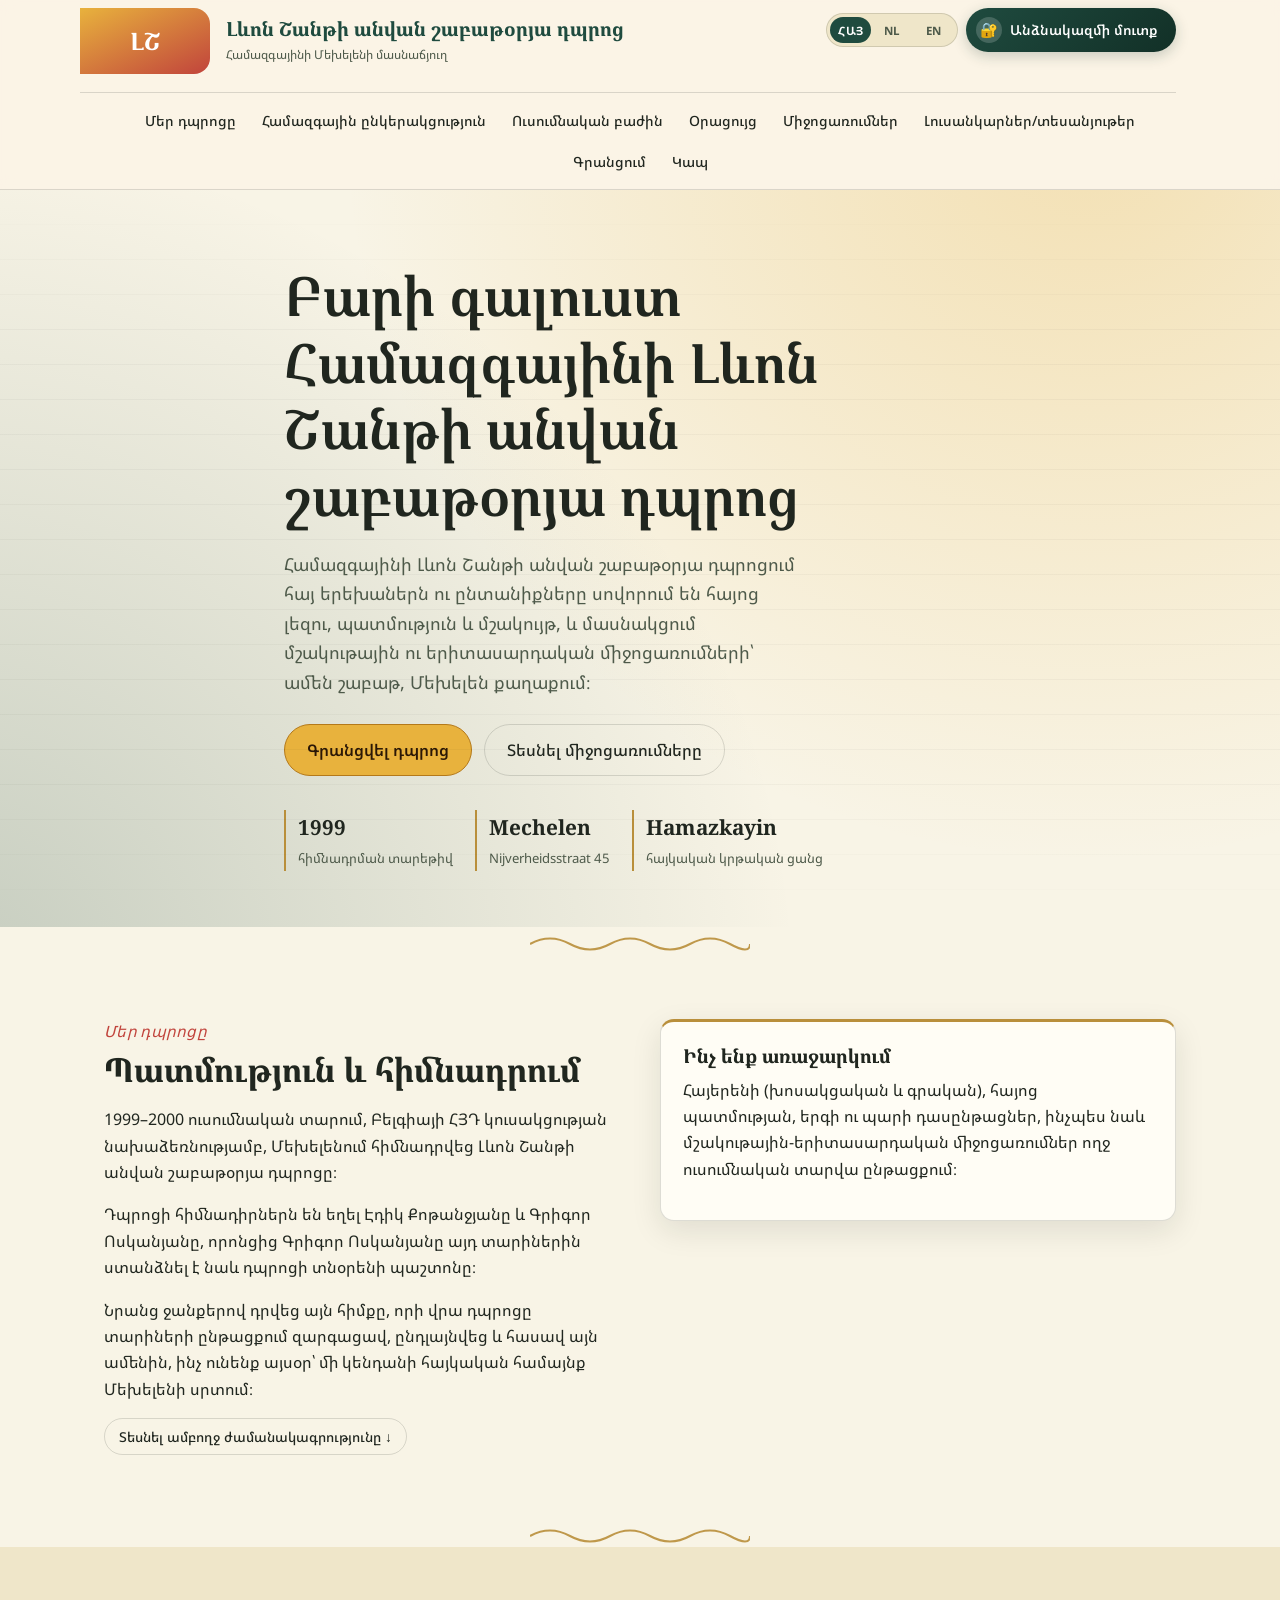
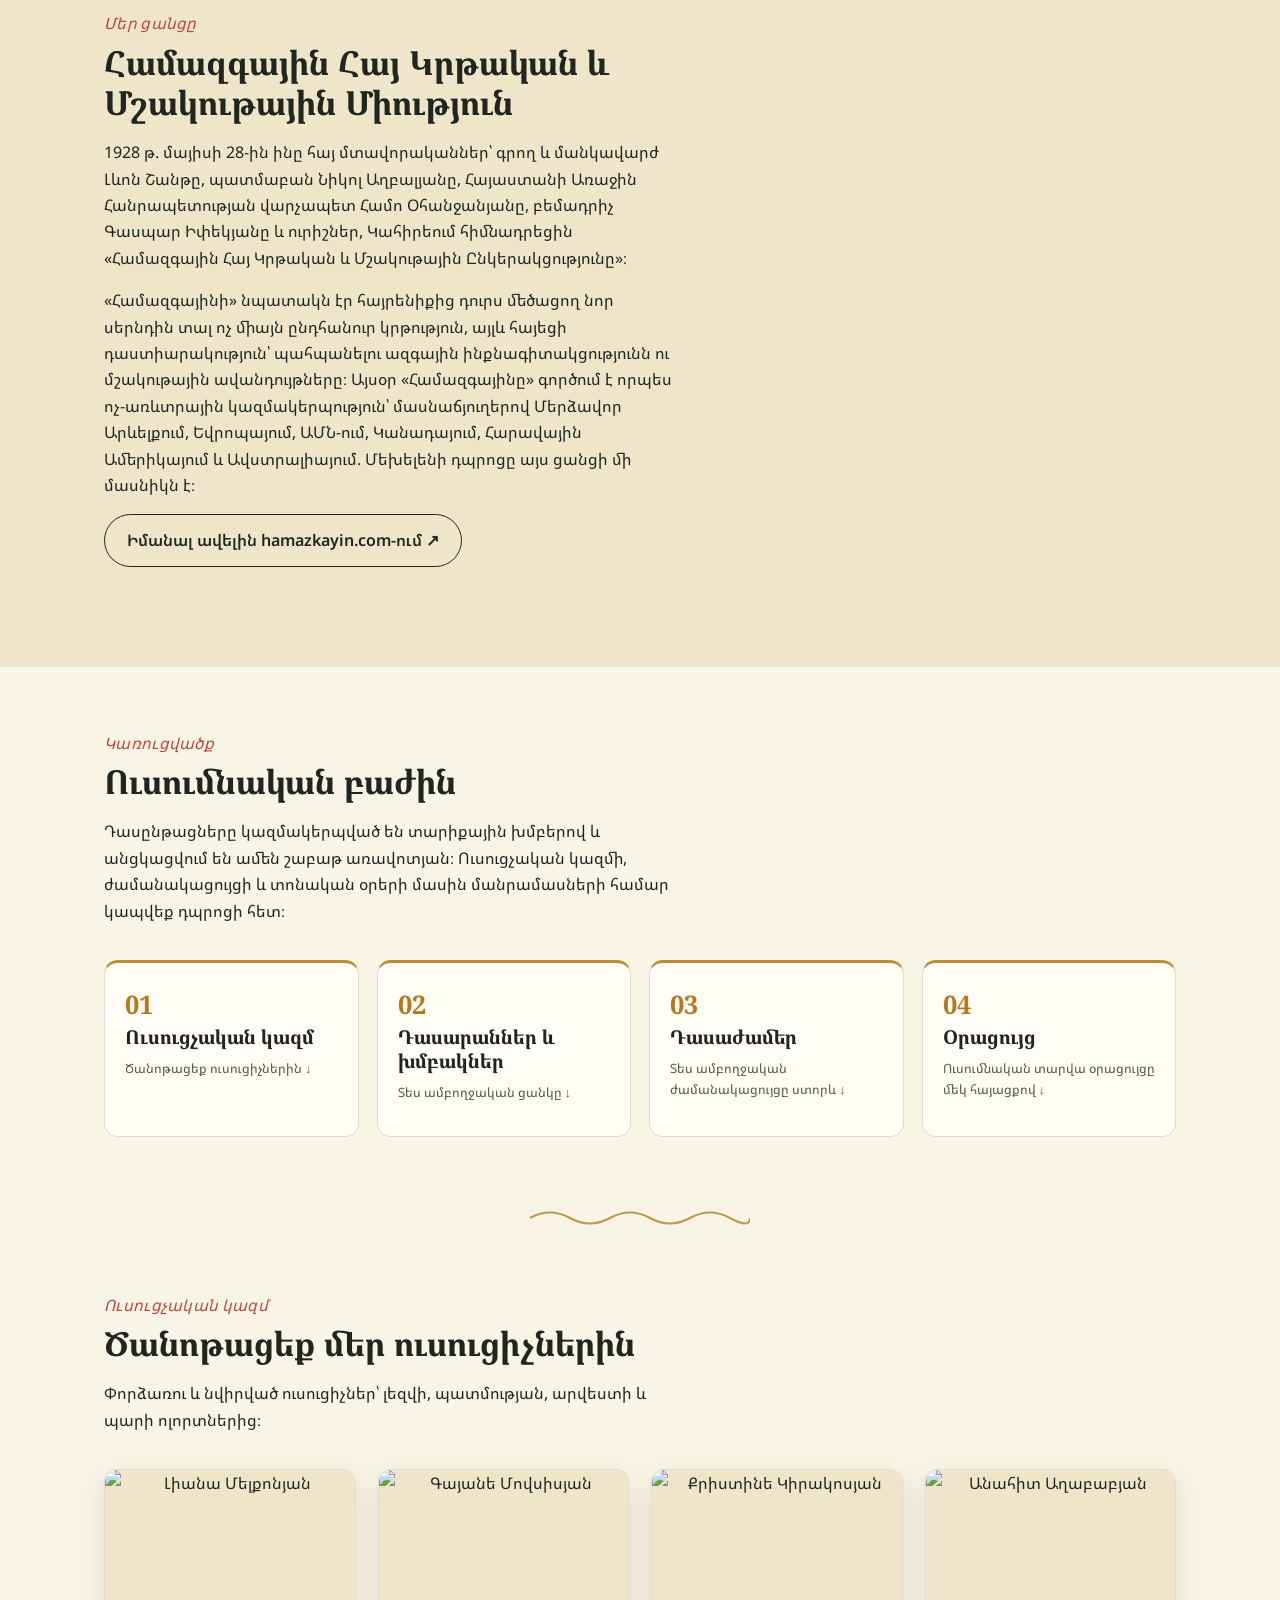
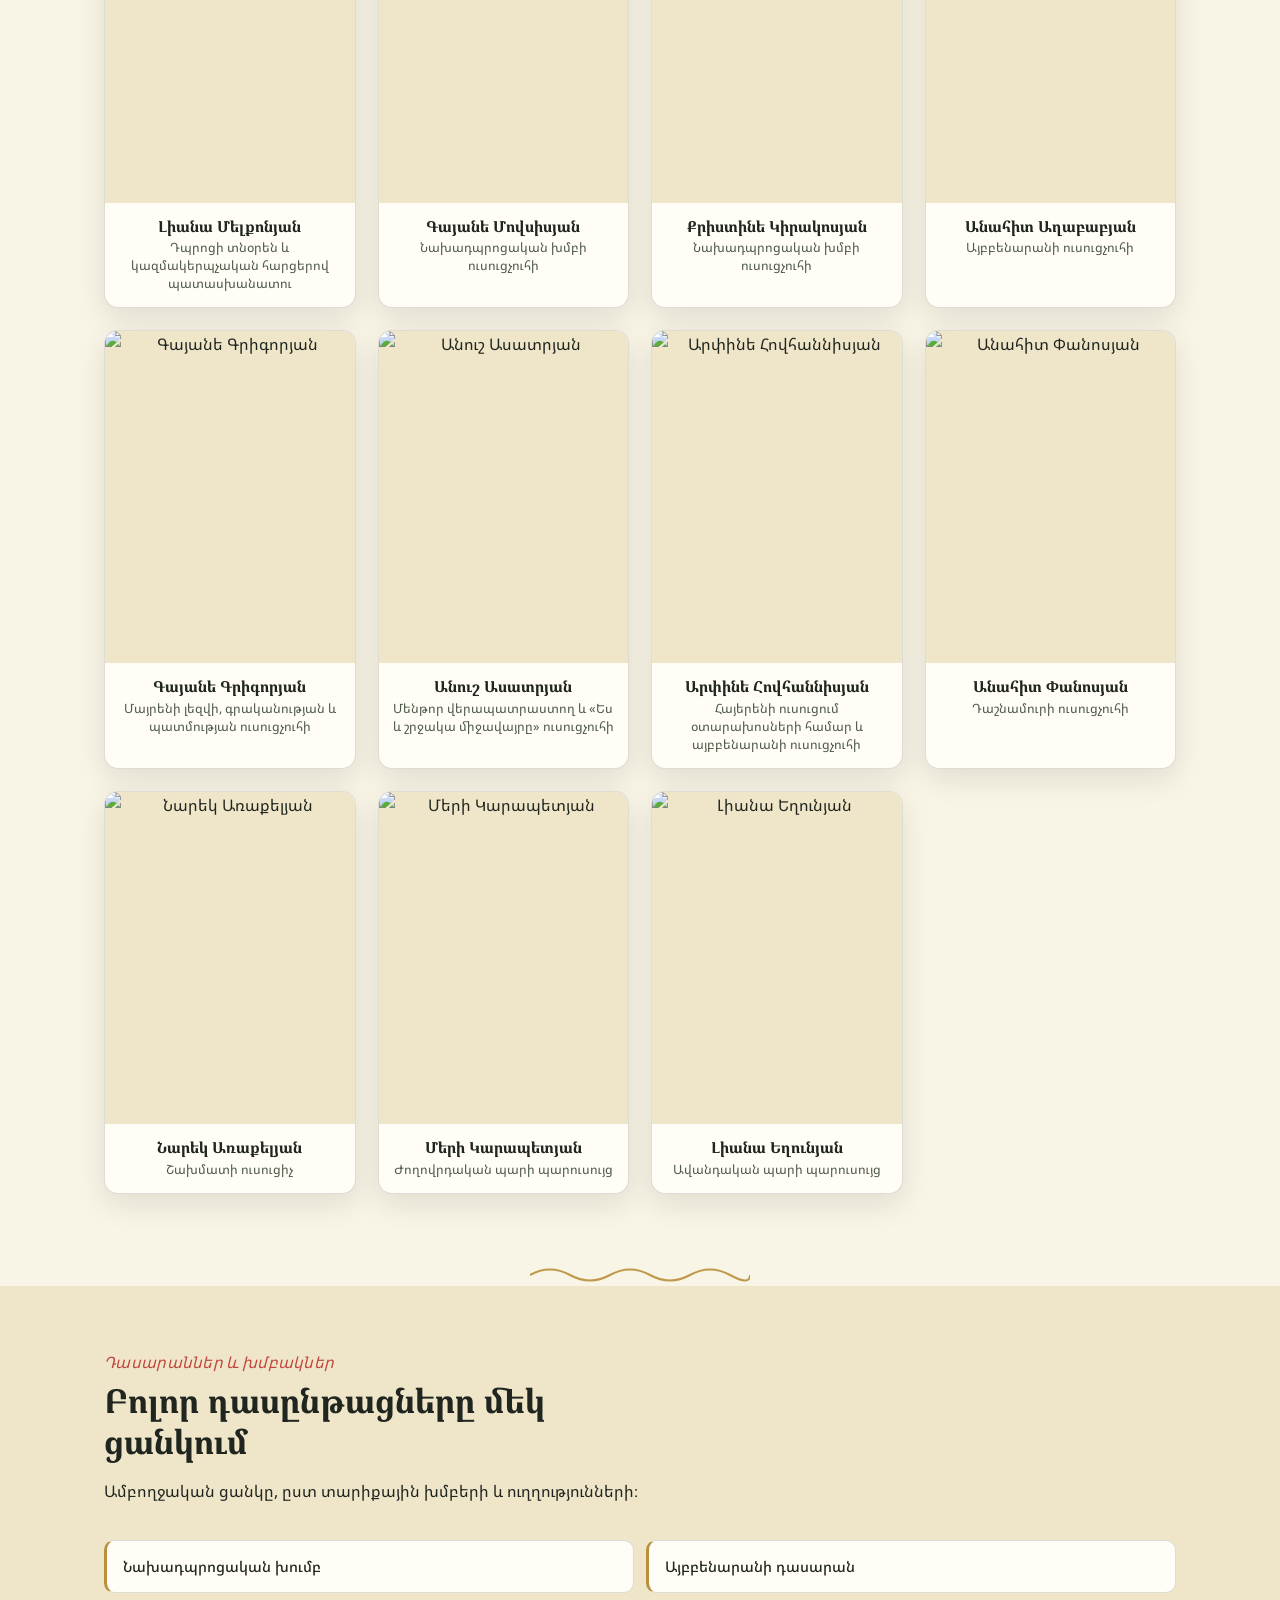
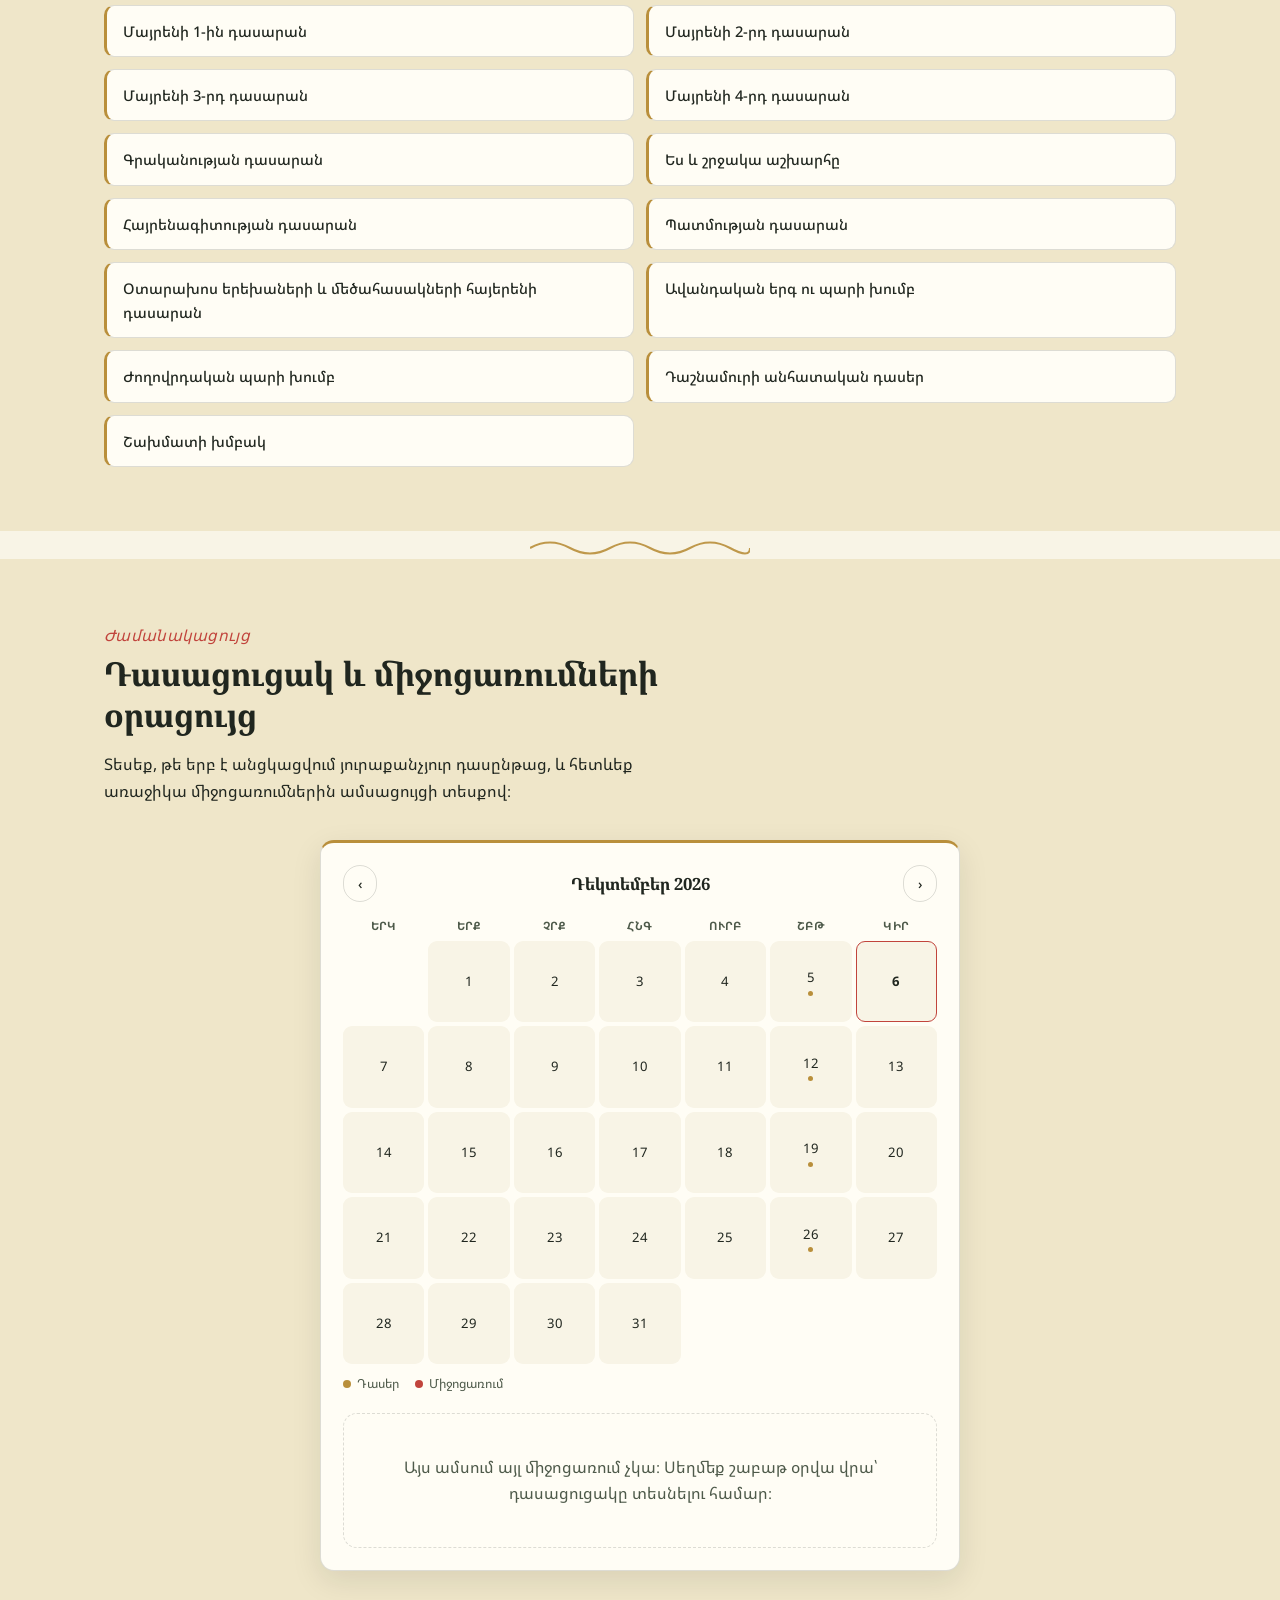
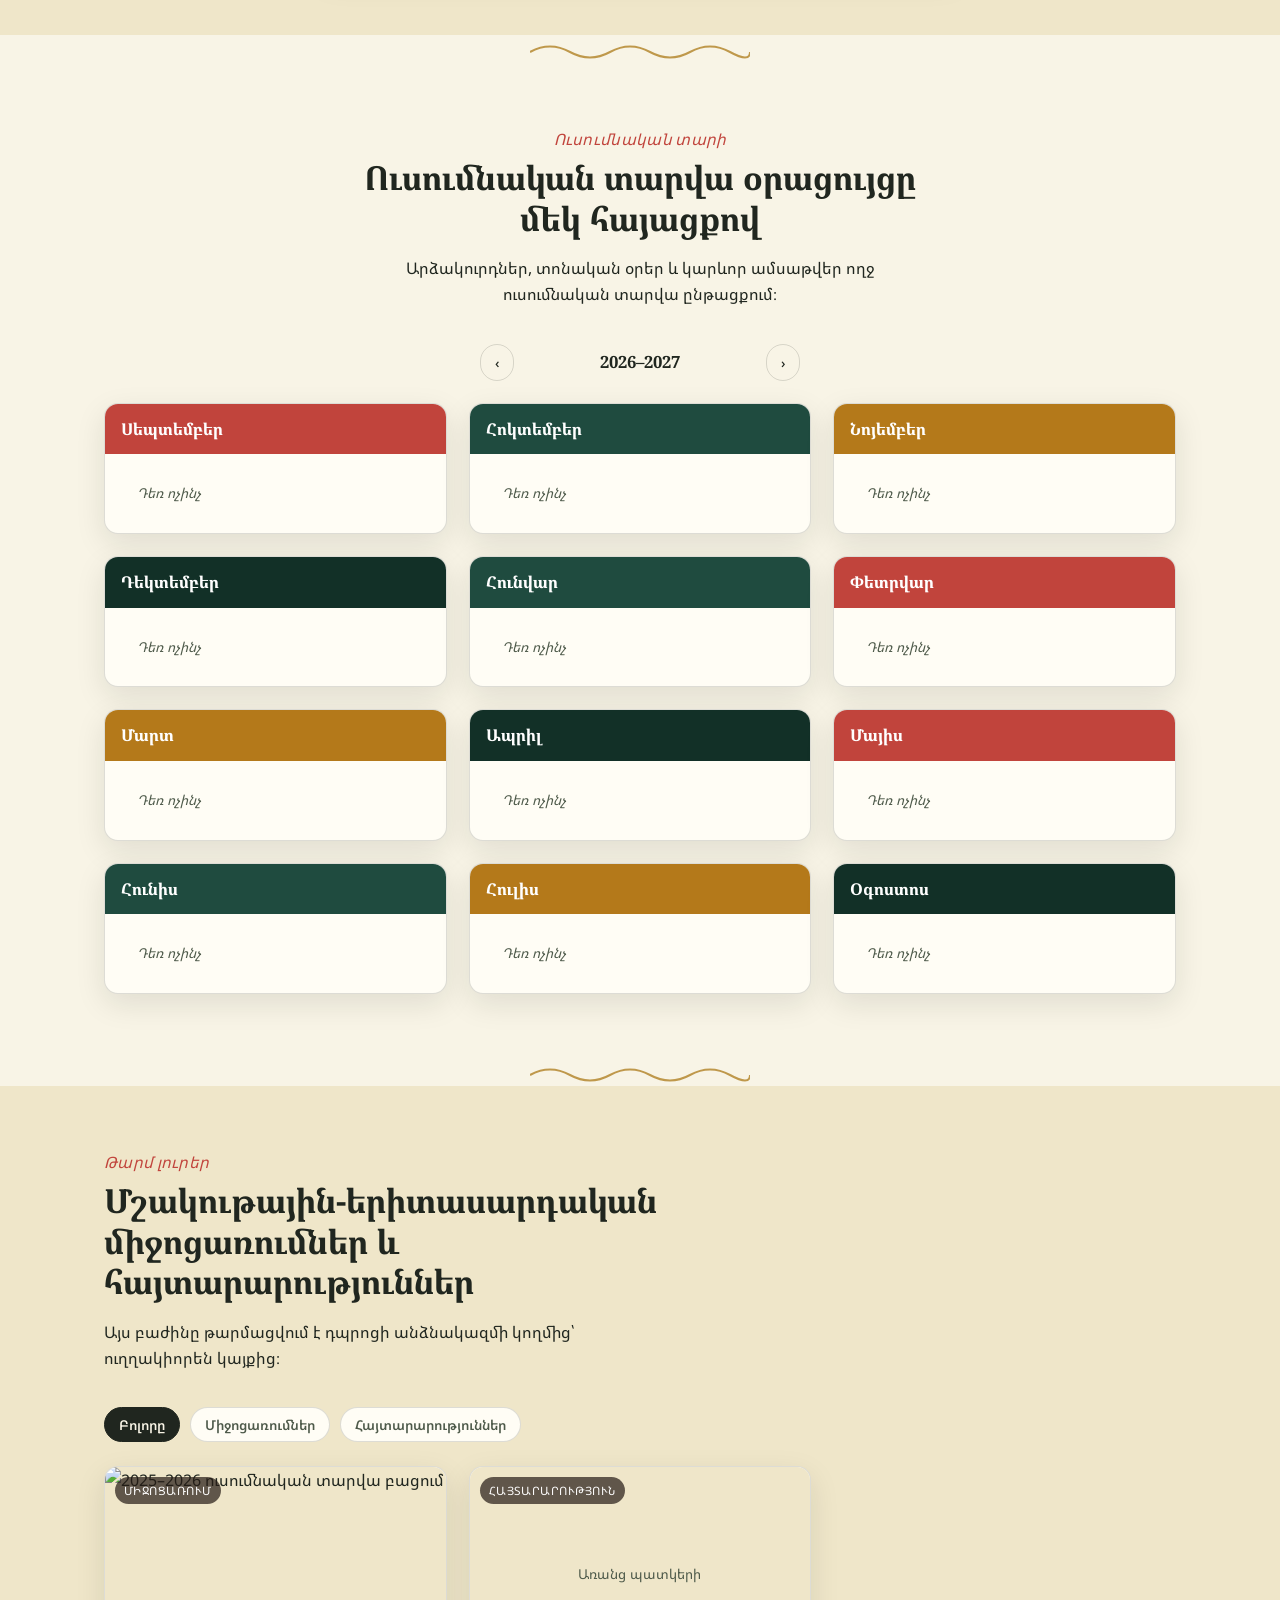
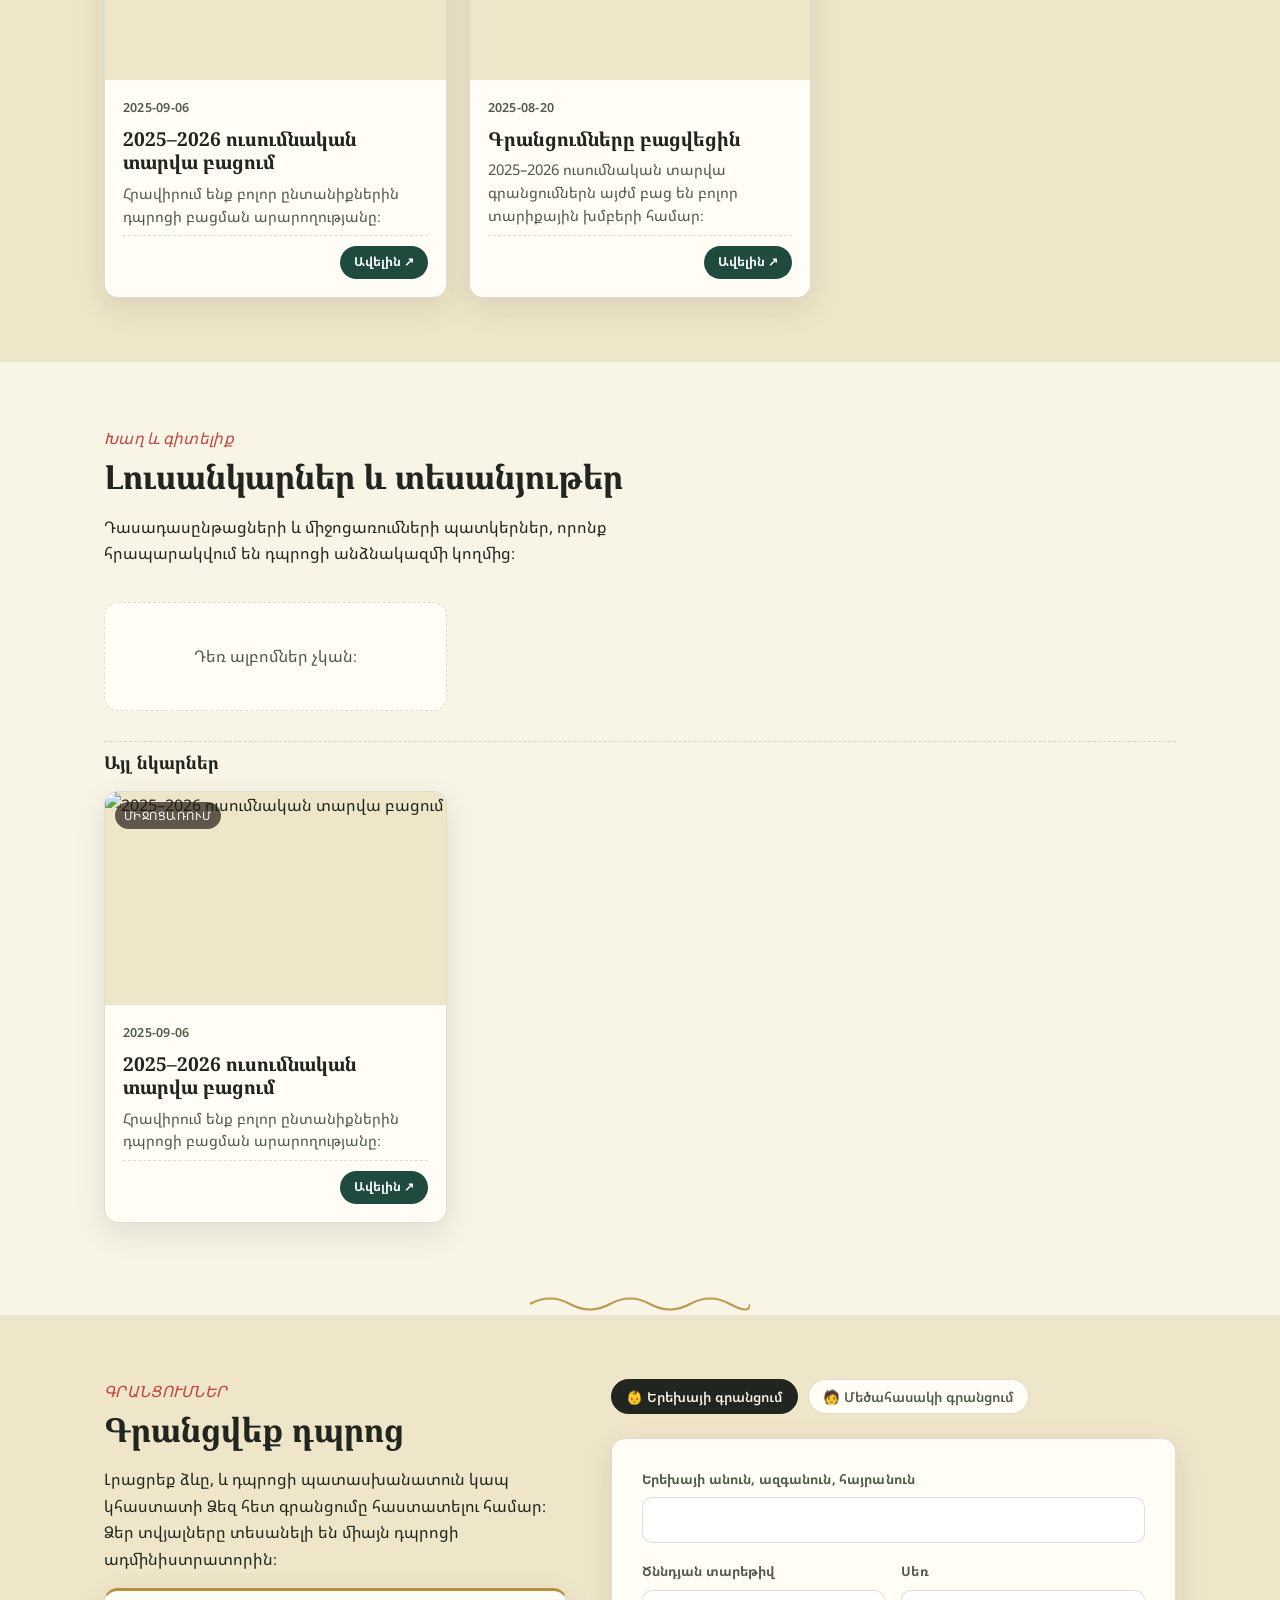
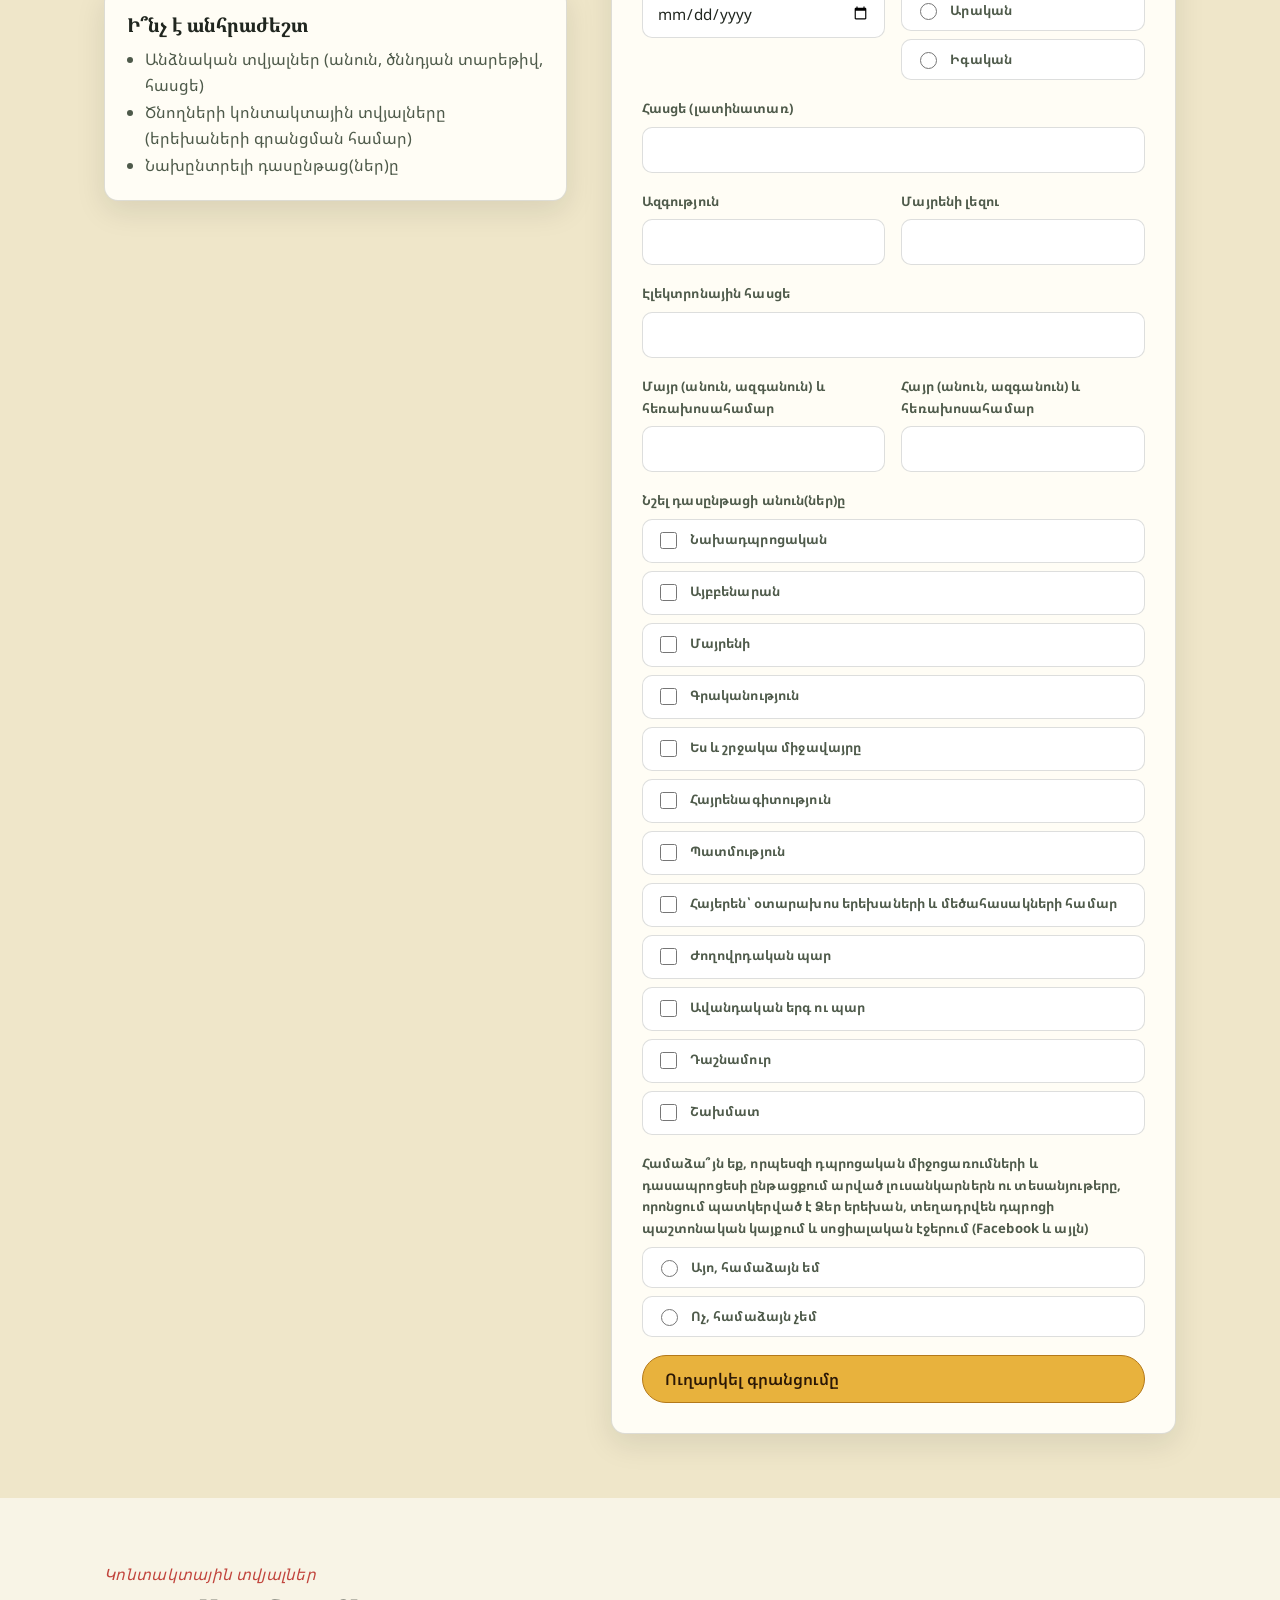
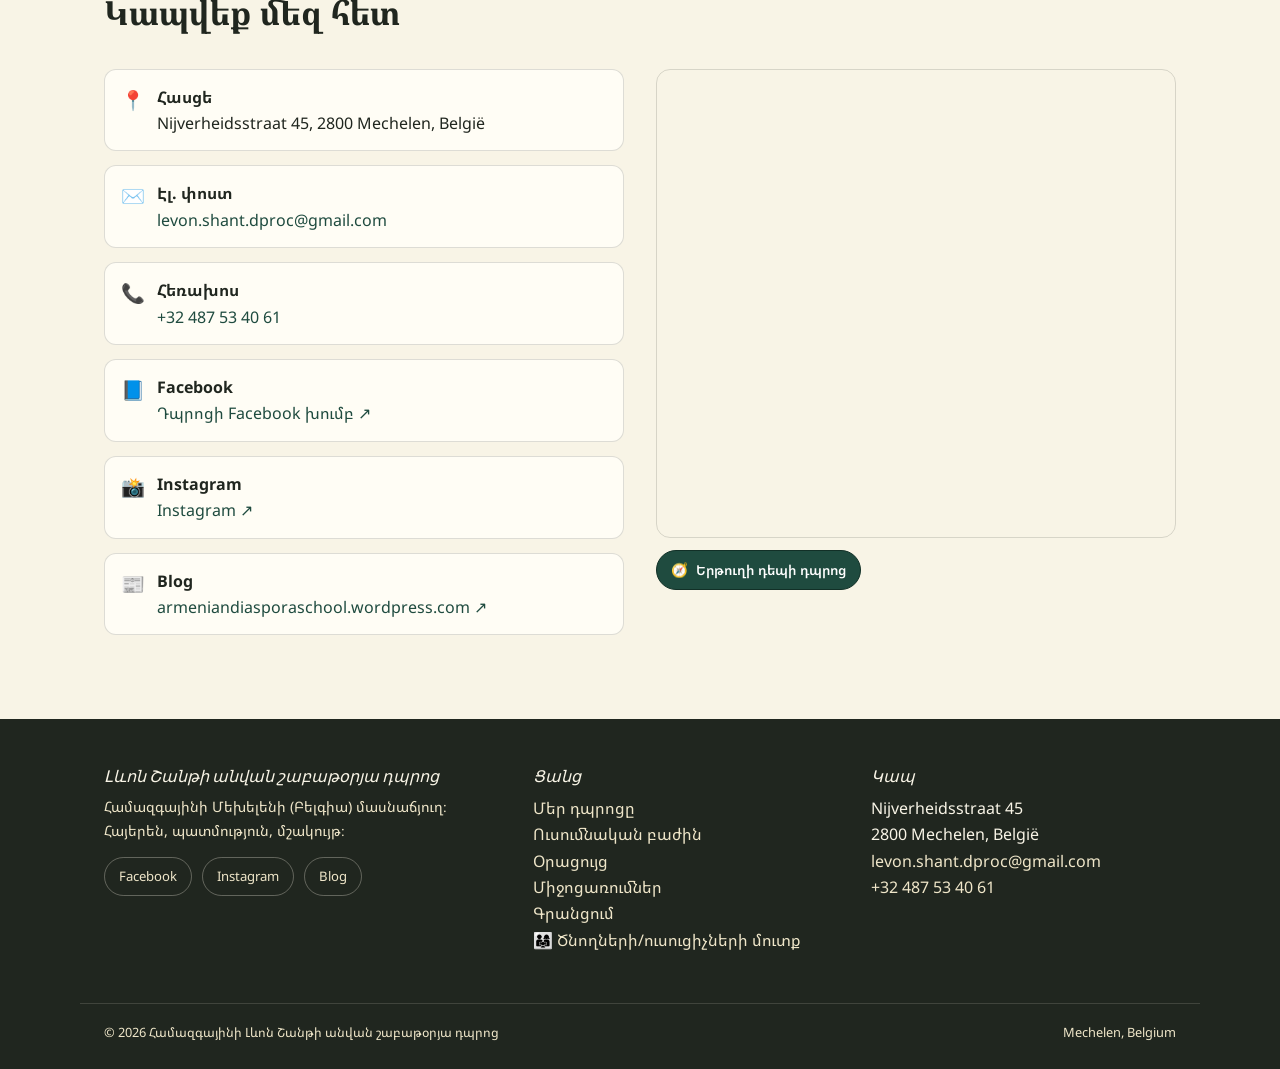
==== commit f6eb24b7: "Add files via upload" ====
--- a/index.html
+++ b/index.html
@@ -492,7 +492,8 @@
         <a href="#department" data-i18n="nav.department">Ուսումնական բաժին</a><br>
         <a href="#calendar" data-i18n="nav.calendar">Օրացույց</a><br>
         <a href="#activities" data-i18n="nav.activities">Միջոցառումներ</a><br>
-        <a href="#register" data-i18n="nav.register">Գրանցում</a>
+        <a href="#register" data-i18n="nav.register">Գրանցում</a><br>
+        <a href="portal.html" target="_blank" rel="noopener" data-i18n="foot.portal">👨‍👩‍👧 Ծնողների/ուսուցիչների մուտք</a>
       </p>
     </div>
     <div>
--- a/style.css
+++ b/style.css
@@ -580,6 +580,63 @@
 .course-summary-list .helper{margin:0;}
 .course-summary-group{margin-bottom:16px;}
 
+/* ---- Class roster assignment board ---- */
+.roster-board{display:grid; grid-template-columns:1fr 1fr; gap:22px; align-items:start;}
+@media (max-width:900px){ .roster-board{grid-template-columns:1fr;} }
+.roster-col-title{margin:0 0 12px; font-size:1.02rem;}
+.roster-class-list, .roster-student-list{
+  display:flex; flex-direction:column; gap:10px; max-height:640px; overflow-y:auto; padding-right:4px;
+}
+.roster-class-card{
+  background:var(--card); border:2px solid var(--line); border-radius:14px; padding:14px 16px;
+  cursor:pointer; transition:border-color .15s ease, box-shadow .15s ease, transform .15s ease;
+}
+.roster-class-card:hover{border-color:var(--blue); transform:translateY(-1px);}
+.roster-class-card.selected{border-color:var(--apricot); box-shadow:0 6px 18px rgba(200,120,40,.18); background:#FFF9F0;}
+.roster-class-card .rc-time{font-family:'Noto Serif Armenian',serif; font-weight:700; color:var(--blue); font-size:.85rem;}
+.roster-class-card .rc-course{font-weight:700; font-size:1rem; margin:2px 0 4px;}
+.roster-class-card .rc-teacher{font-size:.82rem; color:var(--ink-soft);}
+.roster-class-card .rc-count{
+  display:inline-block; margin-top:8px; background:var(--paper-dim); color:var(--ink);
+  font-size:.78rem; font-weight:700; padding:3px 10px; border-radius:999px;
+}
+.roster-chip-row{display:flex; flex-wrap:wrap; gap:6px; margin-top:10px;}
+.roster-chip{
+  display:inline-flex; align-items:center; gap:6px; background:var(--paper-dim); border:1px solid var(--line);
+  border-radius:999px; padding:4px 6px 4px 10px; font-size:.78rem;
+}
+.roster-chip button{
+  background:var(--pomegranate); color:#fff; border:none; border-radius:50%; width:18px; height:18px;
+  font-size:.7rem; line-height:1; cursor:pointer; display:flex; align-items:center; justify-content:center;
+}
+.roster-student-card{
+  display:flex; align-items:center; justify-content:space-between; gap:10px;
+  background:var(--card); border:1.5px solid var(--line); border-radius:12px; padding:12px 14px;
+  cursor:pointer; transition:border-color .15s ease, background .15s ease, transform .15s ease;
+}
+.roster-student-card:hover{border-color:var(--apricot); background:var(--paper-dim); transform:translateX(3px);}
+.roster-student-card .rs-name{font-weight:700;}
+.roster-student-card .rs-meta{font-size:.78rem; color:var(--ink-soft); margin-top:2px;}
+.roster-student-card .rs-star{color:var(--apricot); font-size:1.1rem; flex:none;}
+.roster-student-card .rs-add-icon{
+  flex:none; width:30px; height:30px; border-radius:50%; background:var(--blue); color:#fff;
+  display:flex; align-items:center; justify-content:center; font-size:1rem;
+}
+
+@media (max-width:900px){
+  .roster-class-list, .roster-student-list{ max-height:340px; }
+  .roster-col-students{ scroll-margin-top:70px; }
+  .roster-back-link{ display:inline-block; margin-bottom:10px; font-weight:600; color:var(--blue); }
+}
+.roster-back-link{ display:none; }
+@media (max-width:480px){
+  .roster-class-card, .roster-student-card{ padding:14px; }
+  .roster-chip{ padding:6px 8px 6px 12px; font-size:.82rem; }
+  .roster-chip button{ width:26px; height:26px; font-size:.8rem; }
+  .roster-student-card .rs-add-icon{ width:36px; height:36px; font-size:1.15rem; }
+  #rosterStudentSearch{ font-size:16px; } /* prevents iOS auto-zoom on focus */
+}
+
 .content-section-head{
   font-family:'Noto Serif Armenian',serif; font-size:1.05rem; color:var(--blue);
   margin:0 0 14px; padding-bottom:8px; border-bottom:2px solid var(--gold);
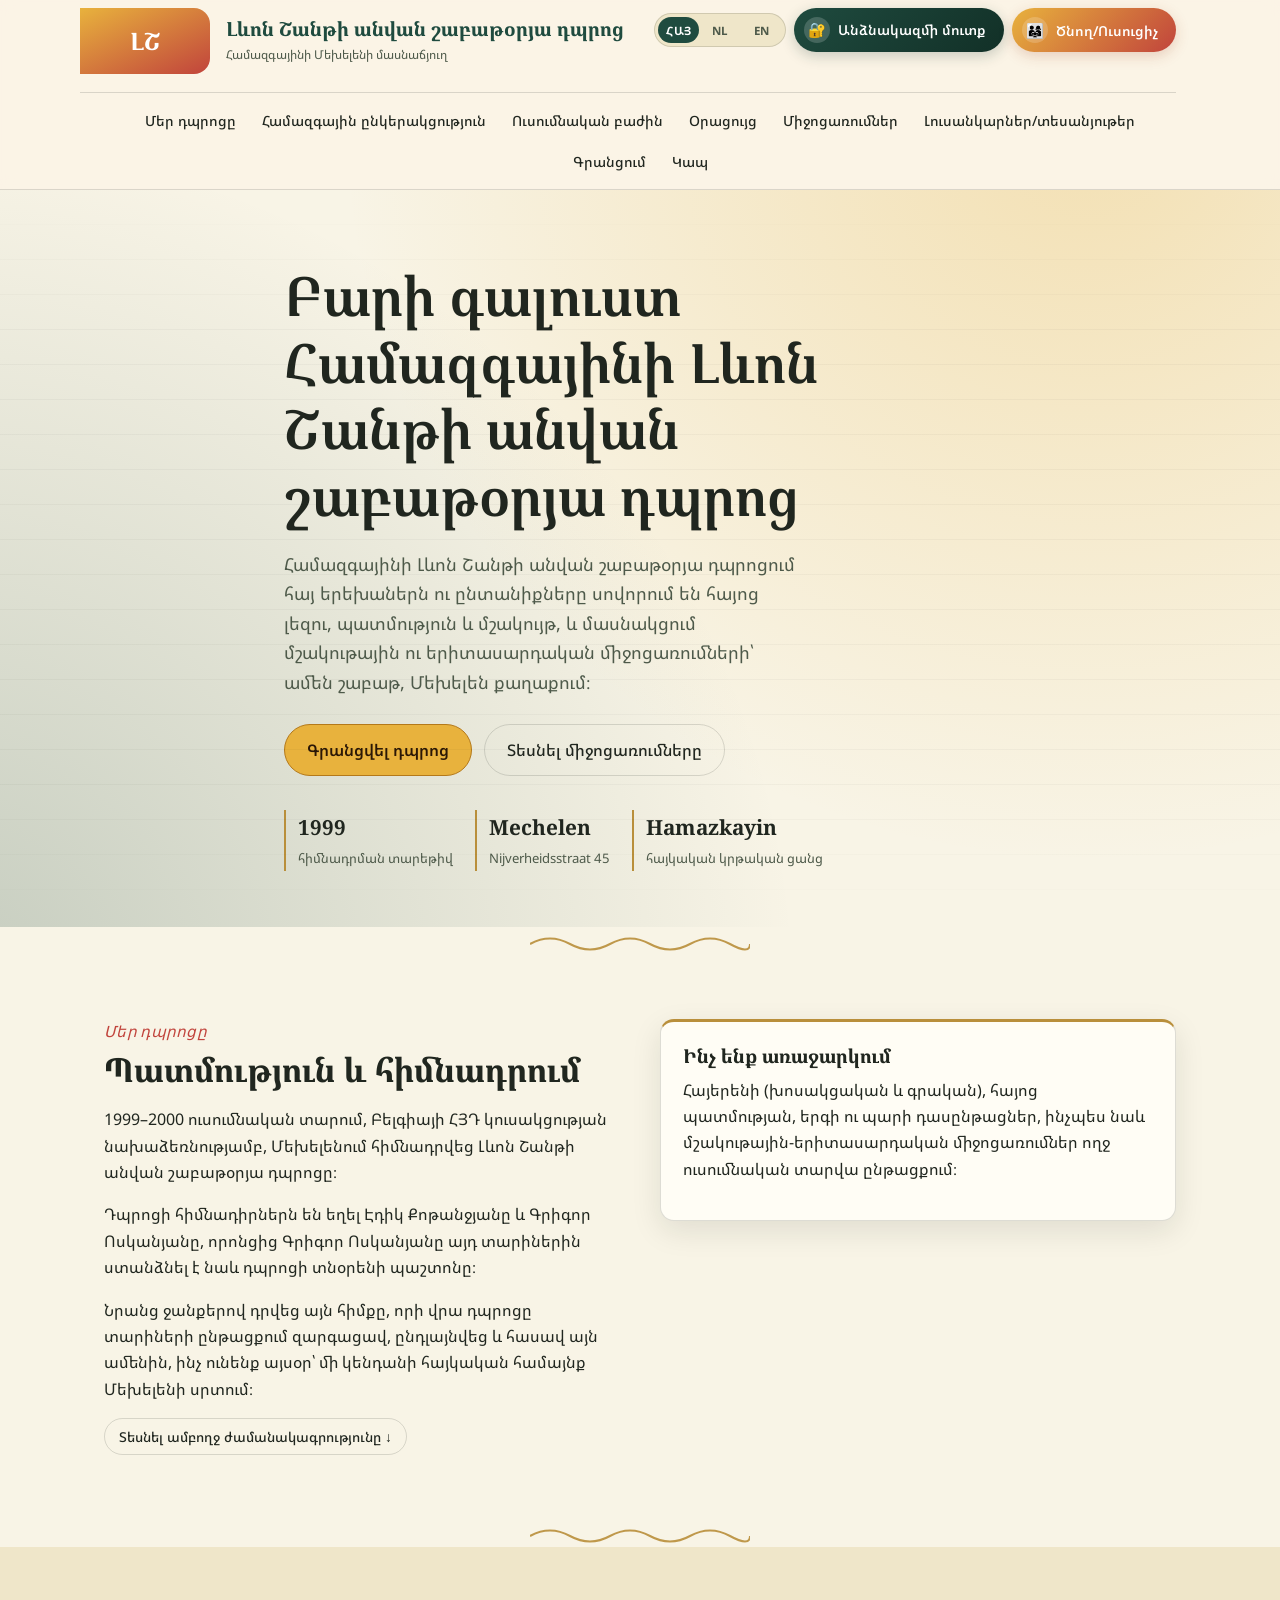
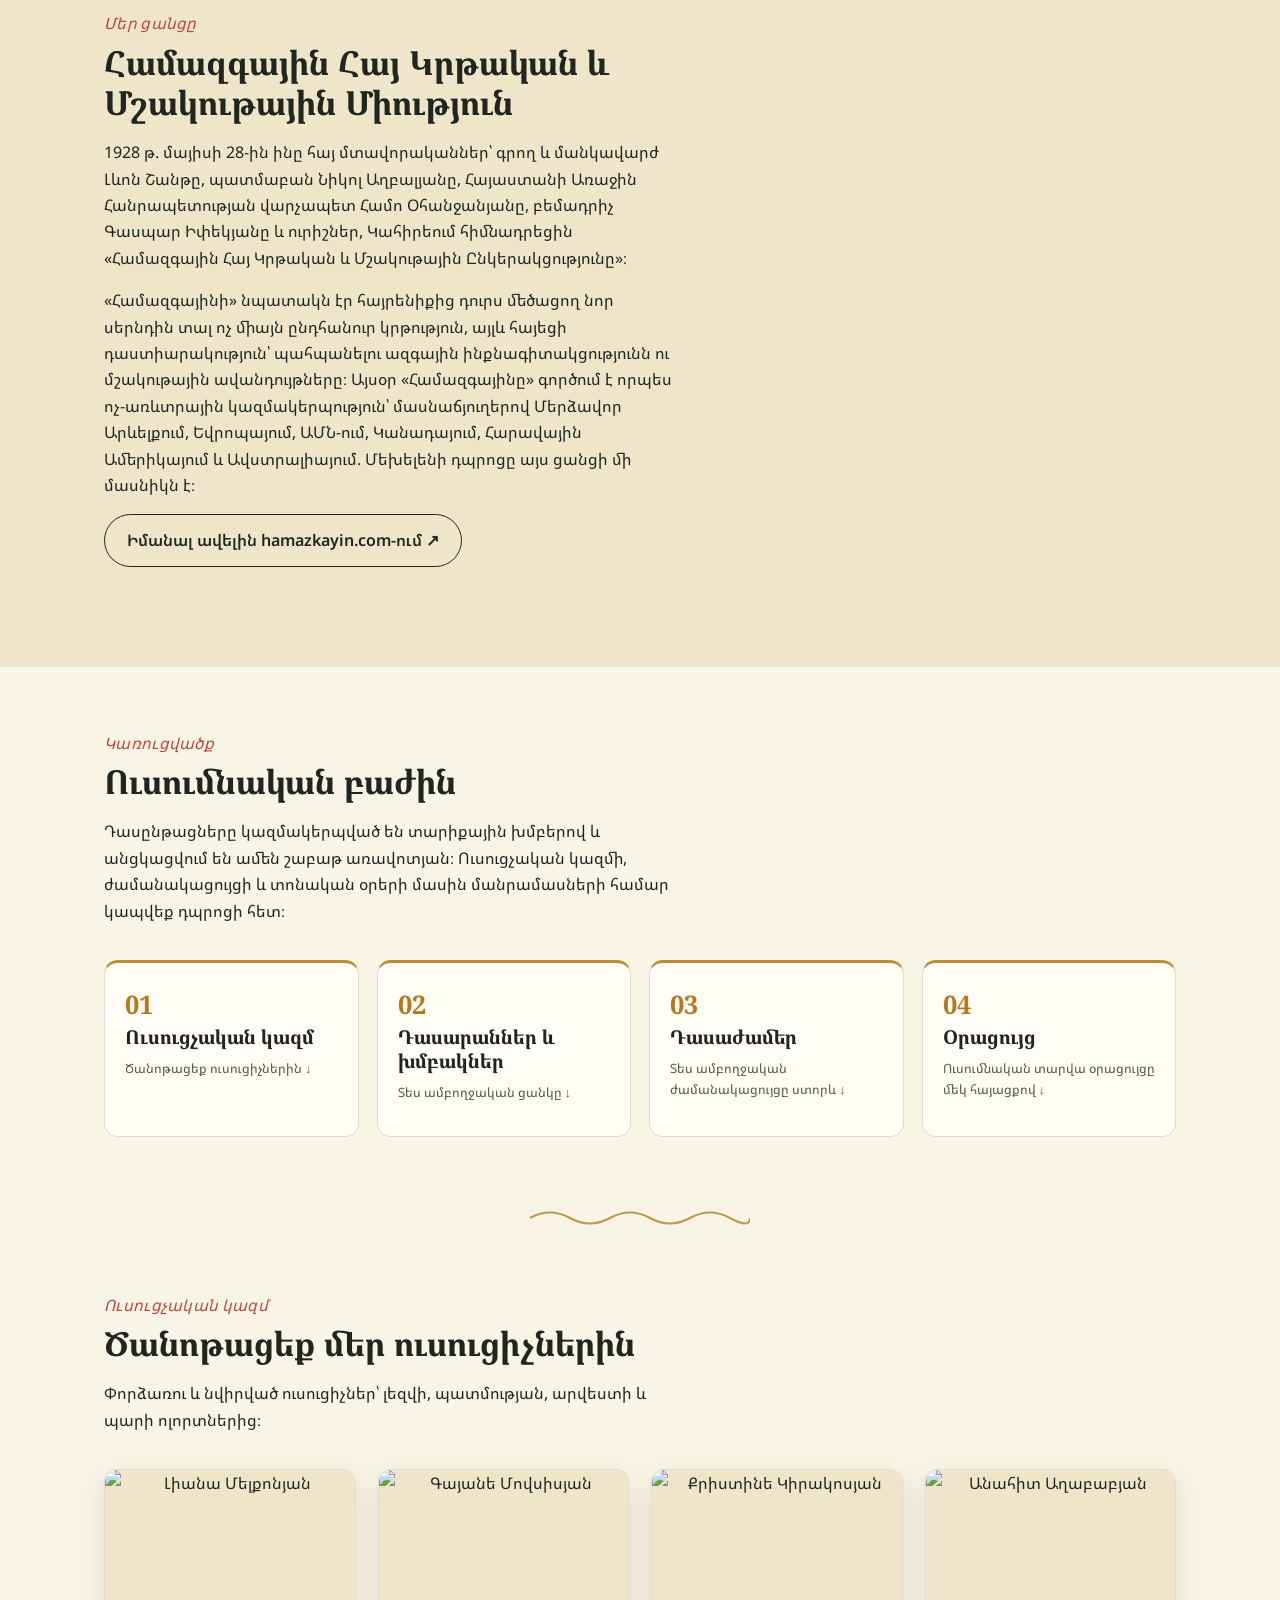
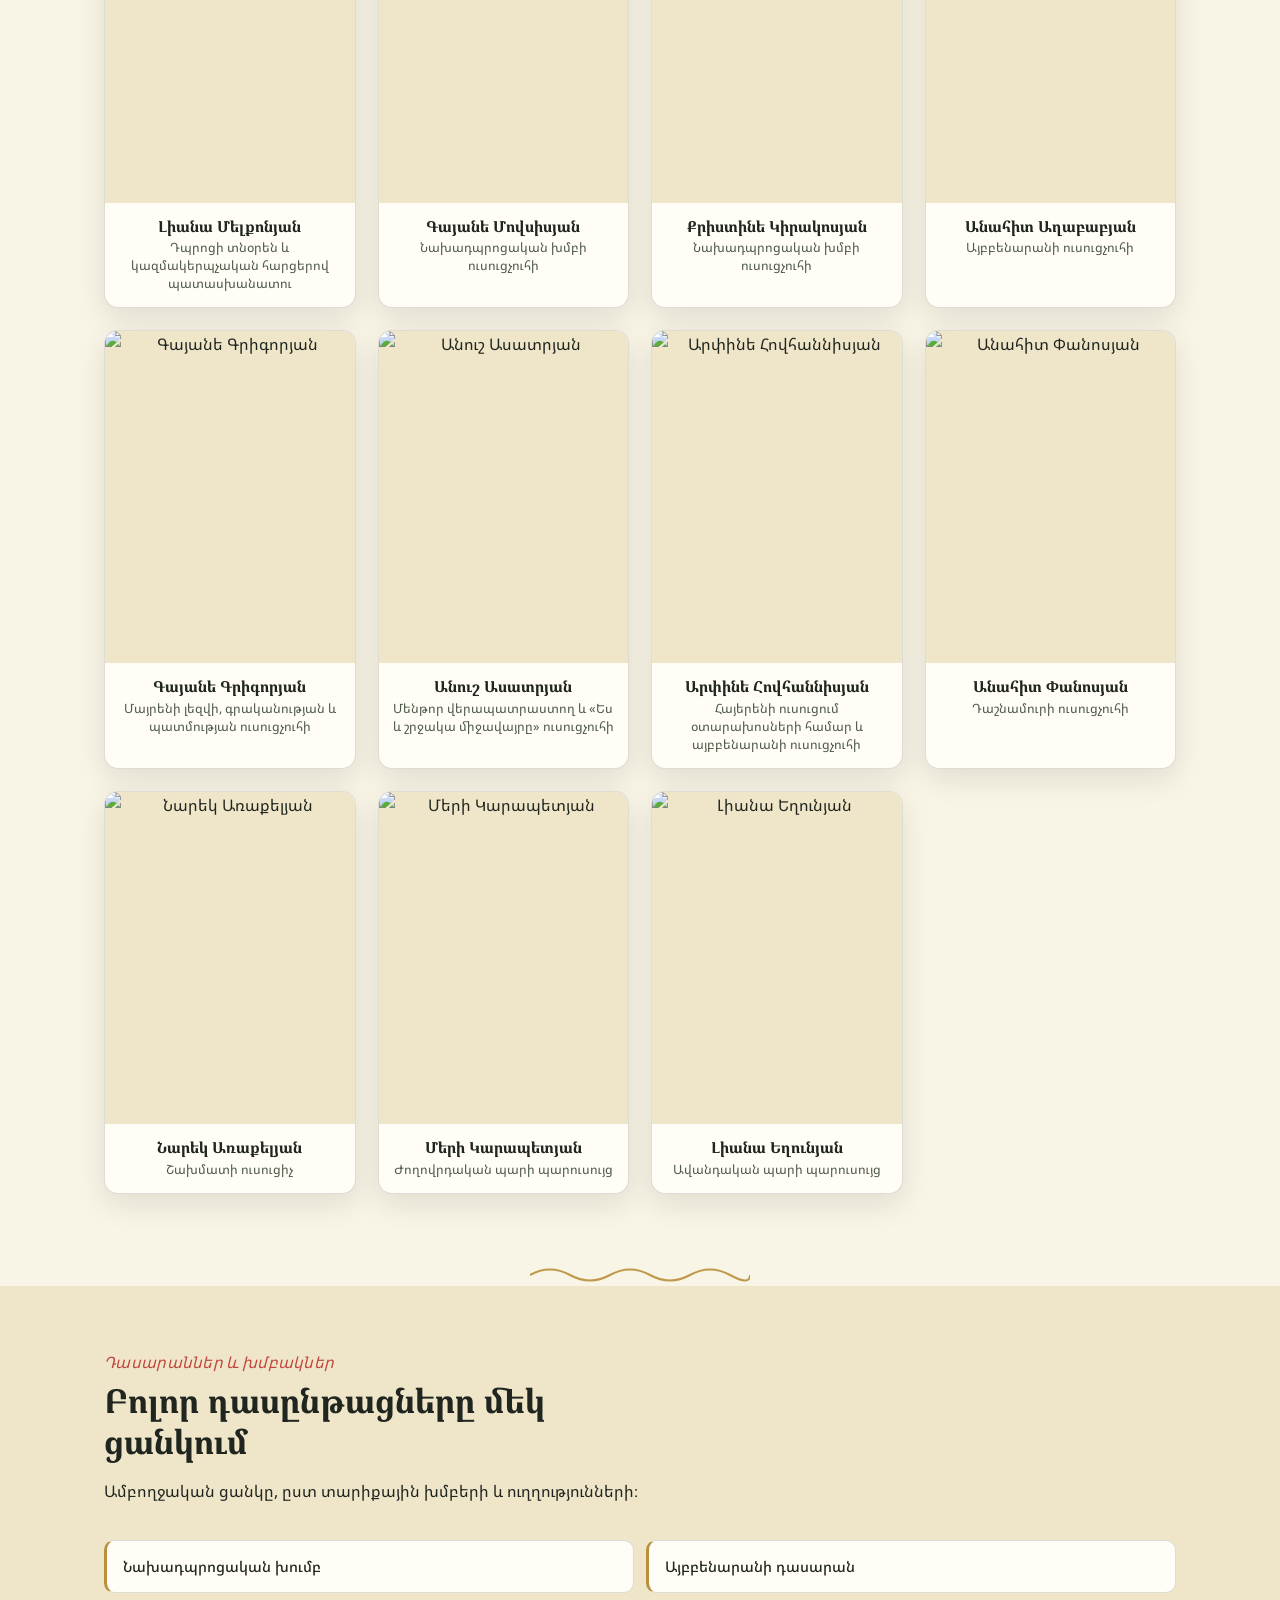
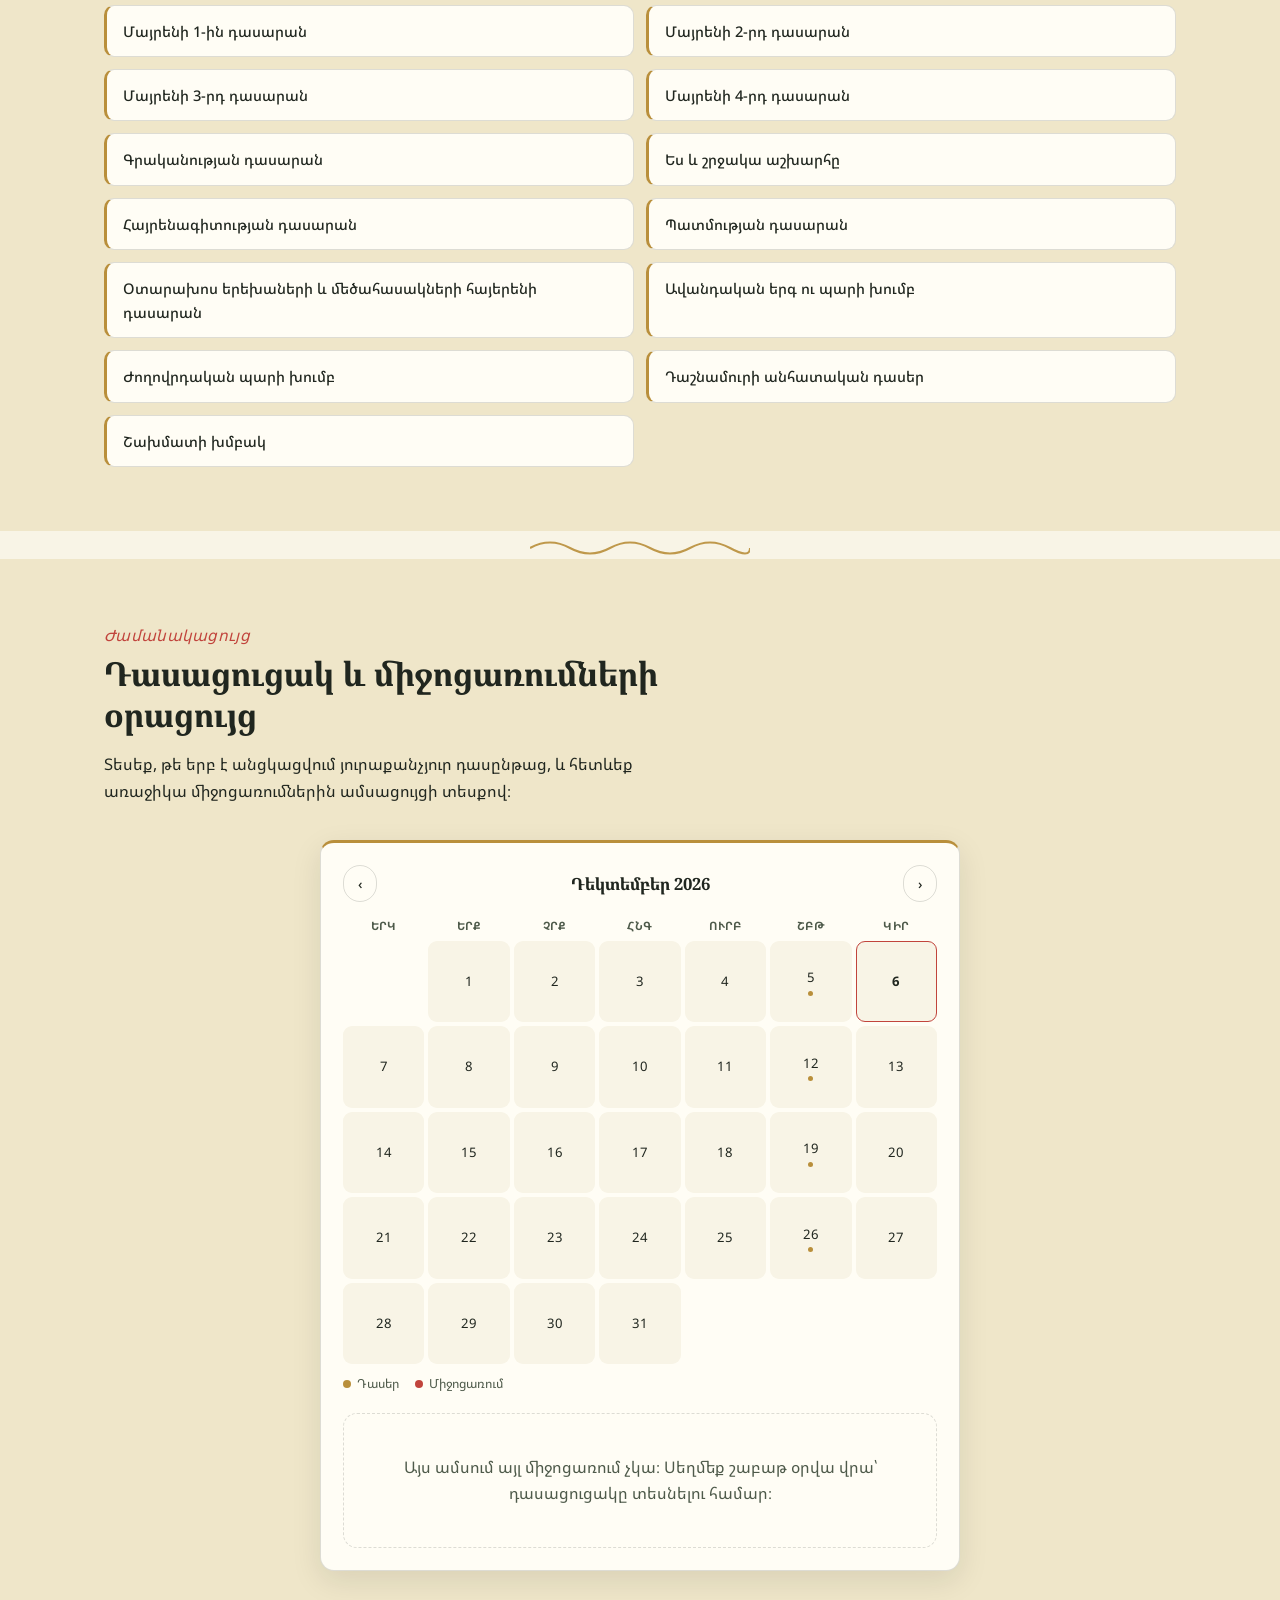
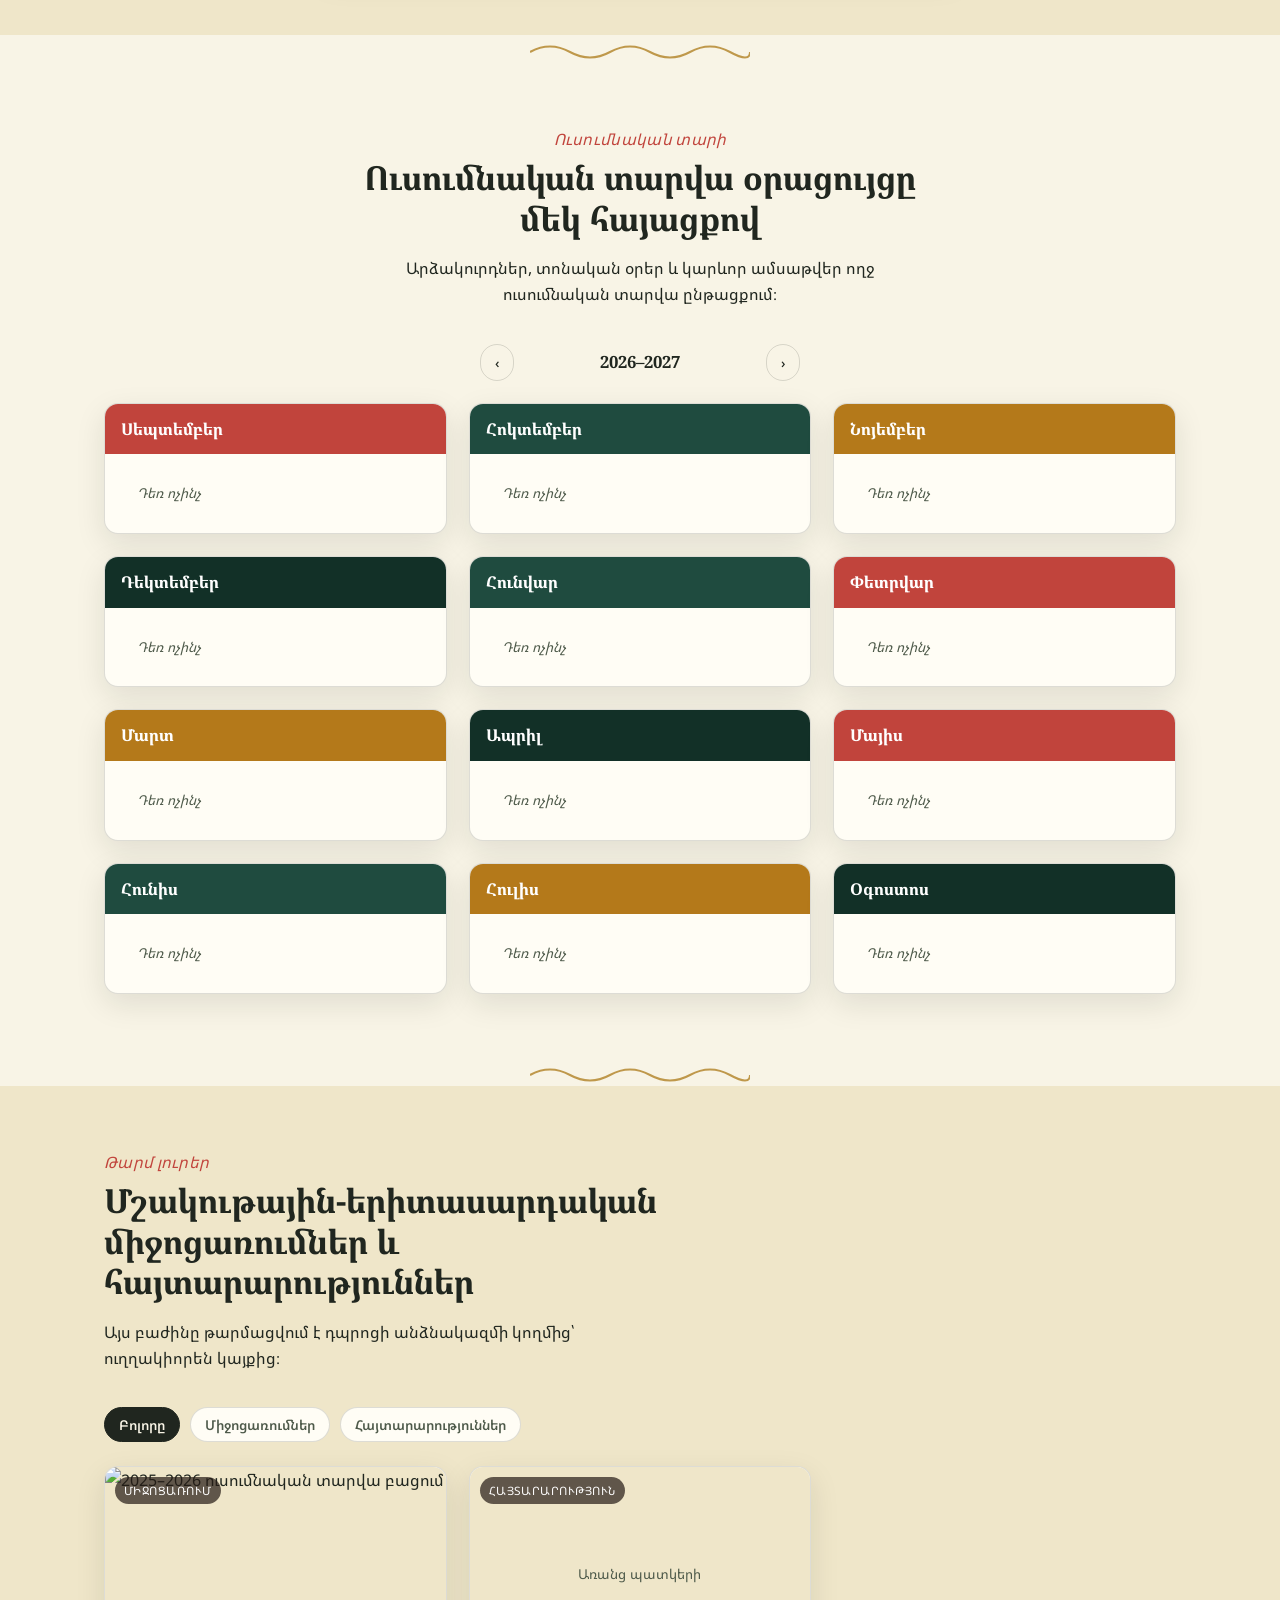
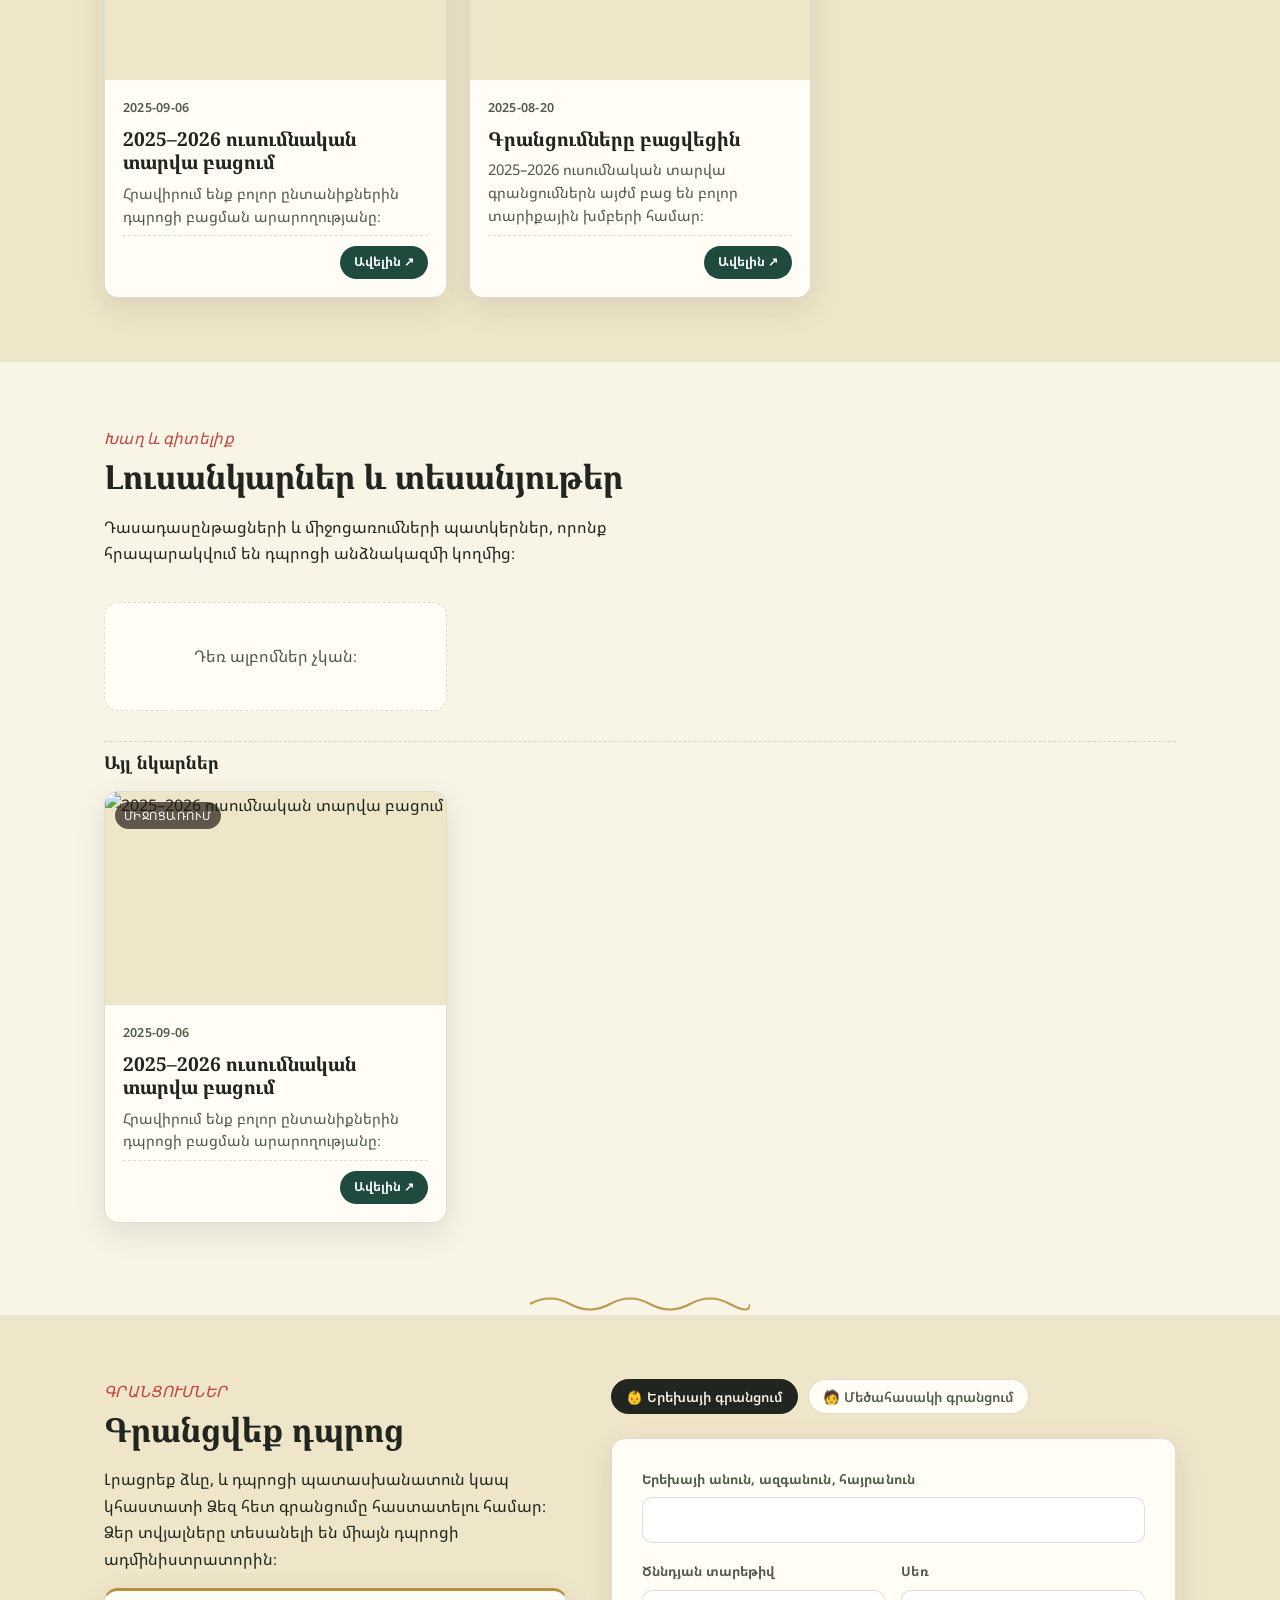
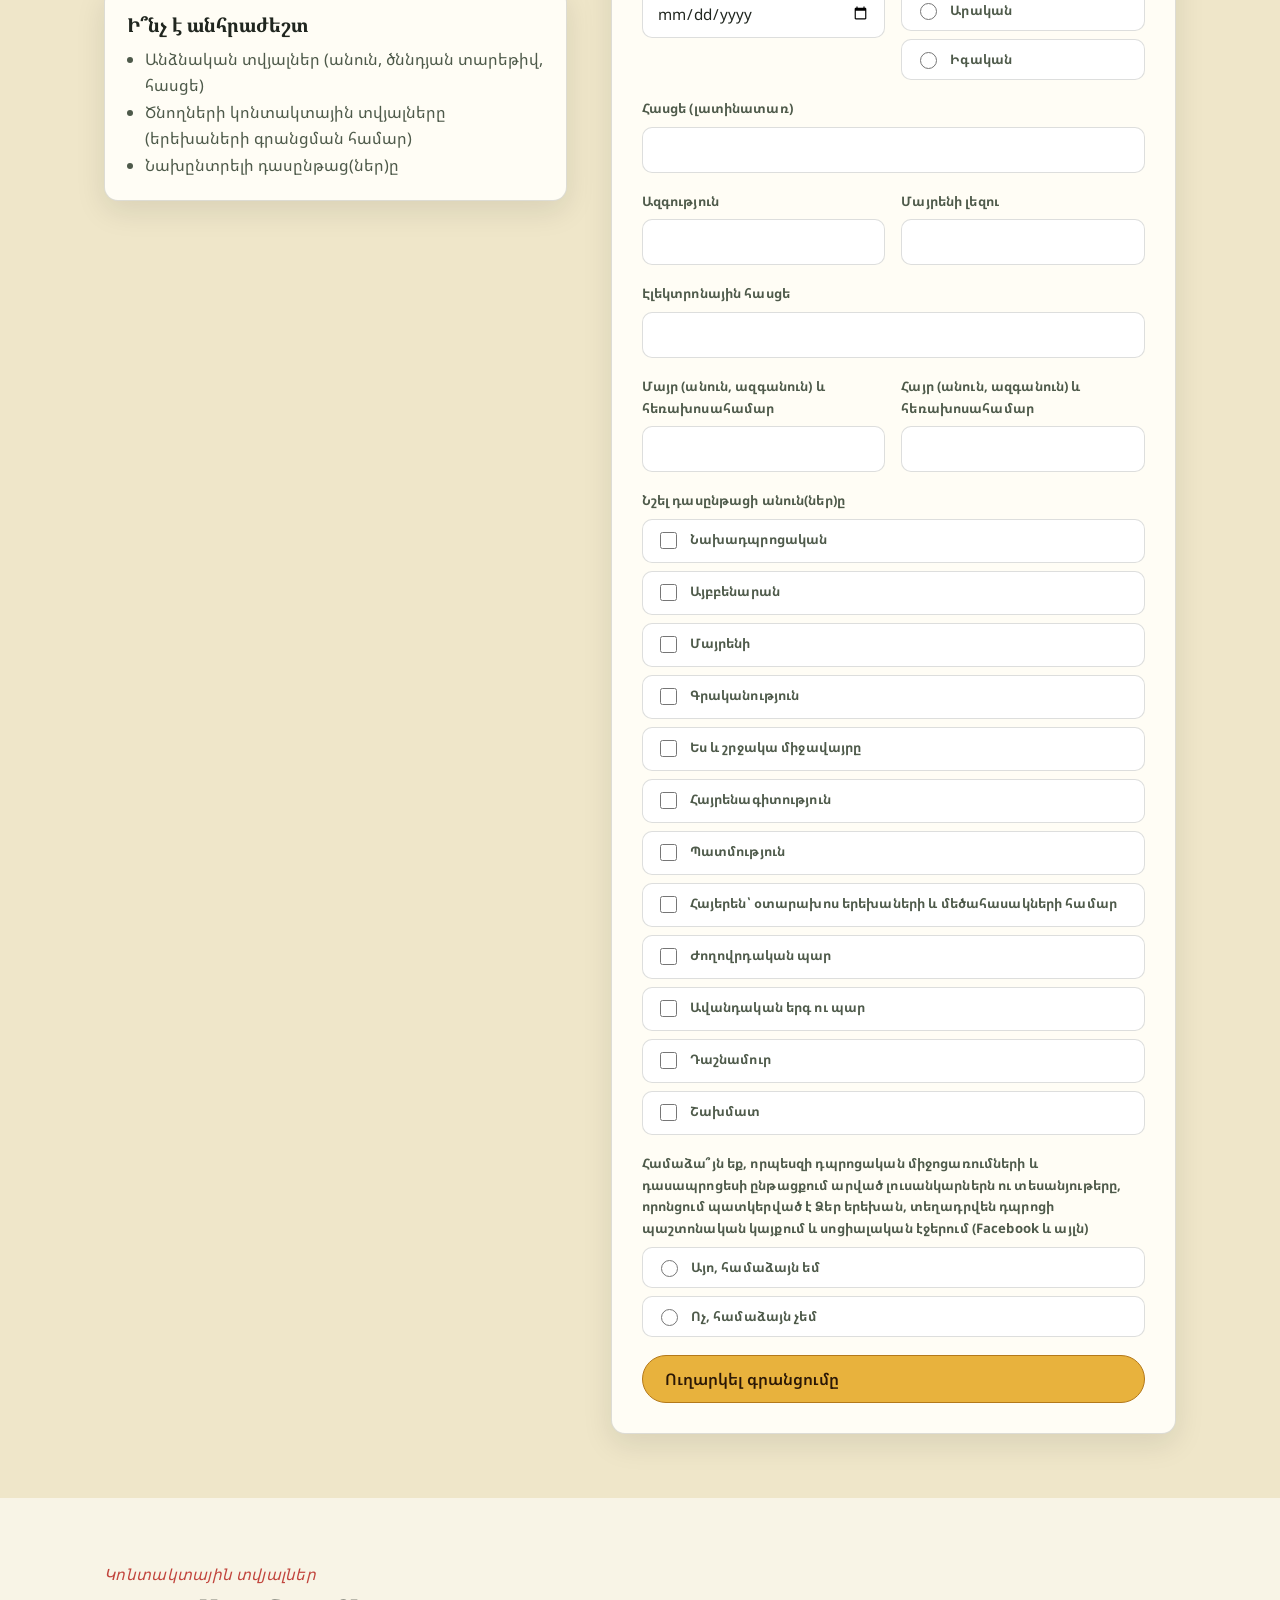
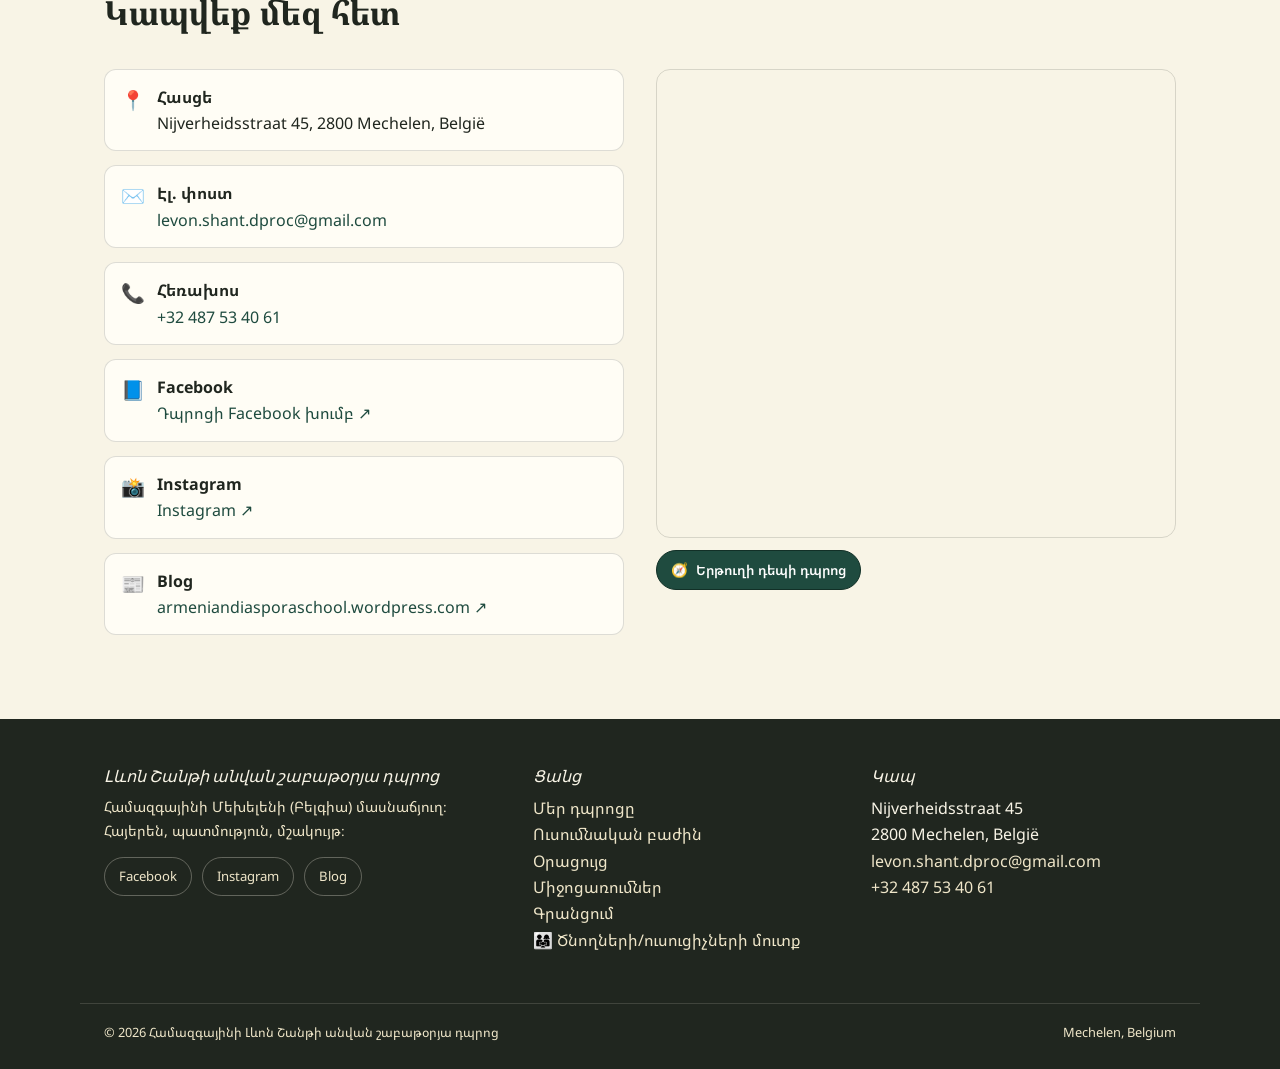
==== commit a57286dc: "Add files via upload" ====
--- a/index.html
+++ b/index.html
@@ -79,6 +79,7 @@
         <button type="button" data-lang="en">EN</button>
       </div>
       <a href="admin.html" target="_blank" rel="noopener" class="staff-login-btn"><span class="staff-login-icon">🔐</span> Անձնակազմի մուտք</a>
+      <button type="button" id="openPortalBtn" class="staff-login-btn portal-login-btn"><span class="staff-login-icon">👨‍👩‍👧</span> Ծնող/Ուսուցիչ</button>
       <button class="menu-toggle" id="menuToggle" aria-label="Ցանկ" data-i18n-aria="aria.menu" aria-expanded="false">☰</button>
     </div>
   </div>
@@ -493,7 +494,7 @@
         <a href="#calendar" data-i18n="nav.calendar">Օրացույց</a><br>
         <a href="#activities" data-i18n="nav.activities">Միջոցառումներ</a><br>
         <a href="#register" data-i18n="nav.register">Գրանցում</a><br>
-        <a href="portal.html" target="_blank" rel="noopener" data-i18n="foot.portal">👨‍👩‍👧 Ծնողների/ուսուցիչների մուտք</a>
+        <a href="#" id="openPortalLink" data-i18n="foot.portal">👨‍👩‍👧 Ծնողների/ուսուցիչների մուտք</a>
       </p>
     </div>
     <div>
@@ -516,6 +517,58 @@
   </div>
 </div>
 
+<!-- ============ PARENT / TEACHER PORTAL MODAL ============ -->
+<div class="modal-backdrop" id="portalBackdrop">
+  <div class="modal wide">
+    <button class="modal-close" id="closePortal" aria-label="Փակել">✕</button>
+
+    <div id="portalAuthScreen">
+      <h2 style="margin-bottom:4px;">👨‍👩‍👧 Ծնողների / ուսուցիչների մուտք</h2>
+      <p class="helper" style="margin-bottom:18px;">Ուսուցիչները կարող են հրապարակել հայտարարություններ իրենց դասի համար, իսկ ծնողները՝ տեսնել իրենց երեխայի դասերի հայտարարությունները։</p>
+      <div class="tabs">
+        <button type="button" class="active" data-authtab="signin">Մուտք</button>
+        <button type="button" data-authtab="signup">Առաջին անգամ եմ՝ ստեղծել հաշիվ</button>
+      </div>
+
+      <form id="portalLoginForm">
+        <div class="field"><label for="portalLoginId">Էլ. փոստ կամ հեռախոսահամար</label><input id="portalLoginId" required placeholder="you@example.com կամ 04XX XX XX XX"></div>
+        <div class="field" style="margin-top:12px;"><label for="portalLoginPass">Գաղտնաբառ</label><input id="portalLoginPass" type="password" required></div>
+        <button class="btn apricot" type="submit" style="margin-top:18px; width:100%; justify-content:center;">Մուտք</button>
+        <div class="form-msg" id="portalLoginMsg"></div>
+      </form>
+
+      <form id="portalSignupForm" style="display:none;">
+        <p class="helper" style="margin-bottom:14px;">Ձեր հաշիվը կակտիվանա միայն դպրոցի ադմինիստրատորի հաստատումից և կապակցումից հետո (Ձեր երեխայի գրանցման կամ դասավանդած դասի հետ)։</p>
+        <div class="role-pick">
+          <label><input type="radio" name="portalSignupRole" value="parent" checked> 👨‍👩‍👧 Ես ծնող եմ</label>
+          <label><input type="radio" name="portalSignupRole" value="teacher"> 🧑‍🏫 Ես ուսուցիչ եմ</label>
+        </div>
+        <div class="field"><label for="portalSignupName">Անուն, ազգանուն</label><input id="portalSignupName" required></div>
+        <div class="field" style="margin-top:12px;">
+          <label>Մուտքի եղանակ</label>
+          <div class="id-toggle">
+            <button type="button" class="active" data-idmode="email">📧 Էլ. փոստ</button>
+            <button type="button" data-idmode="phone">📱 Հեռախոսահամար</button>
+          </div>
+          <input id="portalSignupId" required placeholder="you@example.com">
+        </div>
+        <div class="field" style="margin-top:12px;"><label for="portalSignupPass">Գաղտնաբառ (առնվազն 6 նիշ)</label><input id="portalSignupPass" type="password" minlength="6" required></div>
+        <button class="btn blue" type="submit" style="margin-top:18px; width:100%; justify-content:center;">Ուղարկել հայտը</button>
+        <div class="form-msg" id="portalSignupMsg"></div>
+      </form>
+      <div class="form-msg" id="portalAuthNotice" style="margin-top:14px;"></div>
+    </div>
+
+    <div id="portalMainScreen" style="display:none;">
+      <div style="display:flex; align-items:center; justify-content:space-between; flex-wrap:wrap; gap:10px; margin-bottom:20px;">
+        <h2 id="portalMainHeading" style="margin:0;">—</h2>
+        <button class="btn ghost small" id="portalSignOutBtn">Դուրս գալ</button>
+      </div>
+      <div id="portalMainContent"></div>
+    </div>
+  </div>
+</div>
+
 <script src="https://cdn.jsdelivr.net/npm/@emailjs/browser@4/dist/email.min.js"></script>
 <script type="module" src="app.js"></script>
 </body>
--- a/style.css
+++ b/style.css
@@ -115,7 +115,7 @@
   padding:8px 12px; border-radius:999px; font-size:.88rem; color:var(--ink); font-weight:500; white-space:nowrap;
 }
 nav.main a:hover{background:var(--paper-dim); color:var(--ink);}
-.nav-actions{display:flex; align-items:center; gap:8px; flex:none; order:2; margin-left:auto; align-self:flex-start; margin-top:8px;}
+.nav-actions{display:flex; flex-wrap:wrap; align-items:center; justify-content:flex-end; gap:8px; flex:none; order:2; margin-left:auto; align-self:flex-start; margin-top:8px;}
 .lang-toggle{
   position:relative; display:flex; width:132px; height:34px;
   border-radius:999px; background:var(--paper-dim); border:1.5px solid var(--line); padding:3px; flex:none;
@@ -135,6 +135,35 @@
   border-radius:999px; transition:color .22s ease;
 }
 .lang-toggle button.active{ color:#fff; }
+
+.id-toggle{ display:flex; gap:6px; margin-bottom:14px; }
+.id-toggle button{
+  flex:1; padding:8px; border-radius:10px; border:1.5px solid var(--line); background:var(--paper);
+  font-size:.82rem; font-weight:600; cursor:pointer; color:var(--ink-soft);
+}
+.id-toggle button.active{ background:var(--blue); color:#fff; border-color:var(--blue); }
+.role-pick{ display:flex; gap:8px; margin-bottom:14px; }
+.role-pick label{
+  flex:1; display:flex; align-items:center; justify-content:center; gap:6px; padding:10px; border-radius:10px;
+  border:1.5px solid var(--line); cursor:pointer; font-size:.85rem; font-weight:600; color:var(--ink-soft);
+}
+.role-pick input{ width:auto; margin:0; }
+.role-pick label:has(input:checked){ border-color:var(--apricot); background:#FFF9F0; color:var(--ink); }
+
+.course-group{ margin-bottom:28px; }
+.course-group-head{
+  display:flex; align-items:center; gap:10px; padding:12px 16px; background:var(--ink); color:#fff;
+  border-radius:12px 12px 0 0; font-family:'Noto Serif Armenian',serif; font-weight:700;
+}
+.course-group-body{ border:1px solid var(--line); border-top:none; border-radius:0 0 12px 12px; background:var(--card); }
+.portal-announcement{ padding:16px 18px; border-bottom:1px dashed var(--line); }
+.portal-announcement:last-child{ border-bottom:none; }
+.portal-announcement .a-date{ font-size:.76rem; color:var(--ink-soft); font-weight:600; }
+.portal-announcement h3{ margin:4px 0 6px; font-size:1rem; }
+.portal-announcement p{ margin:0; color:var(--ink-soft); line-height:1.6; white-space:pre-line; }
+.portal-announcement .a-teacher{ font-size:.78rem; color:var(--ink-soft); margin-top:8px; }
+.portal-announcement .a-actions{ display:flex; gap:8px; margin-top:10px; }
+.portal-empty-note{ padding:30px; text-align:center; color:var(--ink-soft); background:var(--card); border:1.5px dashed var(--line); border-radius:12px; }
 .lang-toggle button:hover:not(.active){ color:var(--ink); }
 .menu-toggle{display:none; background:none; border:none; font-size:1.4rem; cursor:pointer; color:var(--ink); order:2;}
 
@@ -146,7 +175,13 @@
   box-shadow:0 4px 14px rgba(18,48,39,.22);
   transition:transform .15s ease, box-shadow .15s ease, filter .15s ease;
   flex:none; white-space:nowrap;
-}
+  border:none; cursor:pointer; font-family:inherit;
+}
+.staff-login-btn.portal-login-btn{
+  background:linear-gradient(135deg, var(--apricot), var(--pomegranate));
+  box-shadow:0 4px 14px rgba(160,70,30,.22);
+}
+.staff-login-btn.portal-login-btn:hover{ box-shadow:0 8px 20px rgba(160,70,30,.32); }
 .staff-login-icon{
   display:flex; align-items:center; justify-content:center;
   width:26px; height:26px; border-radius:50%; background:rgba(255,255,255,.18); font-size:.9rem;
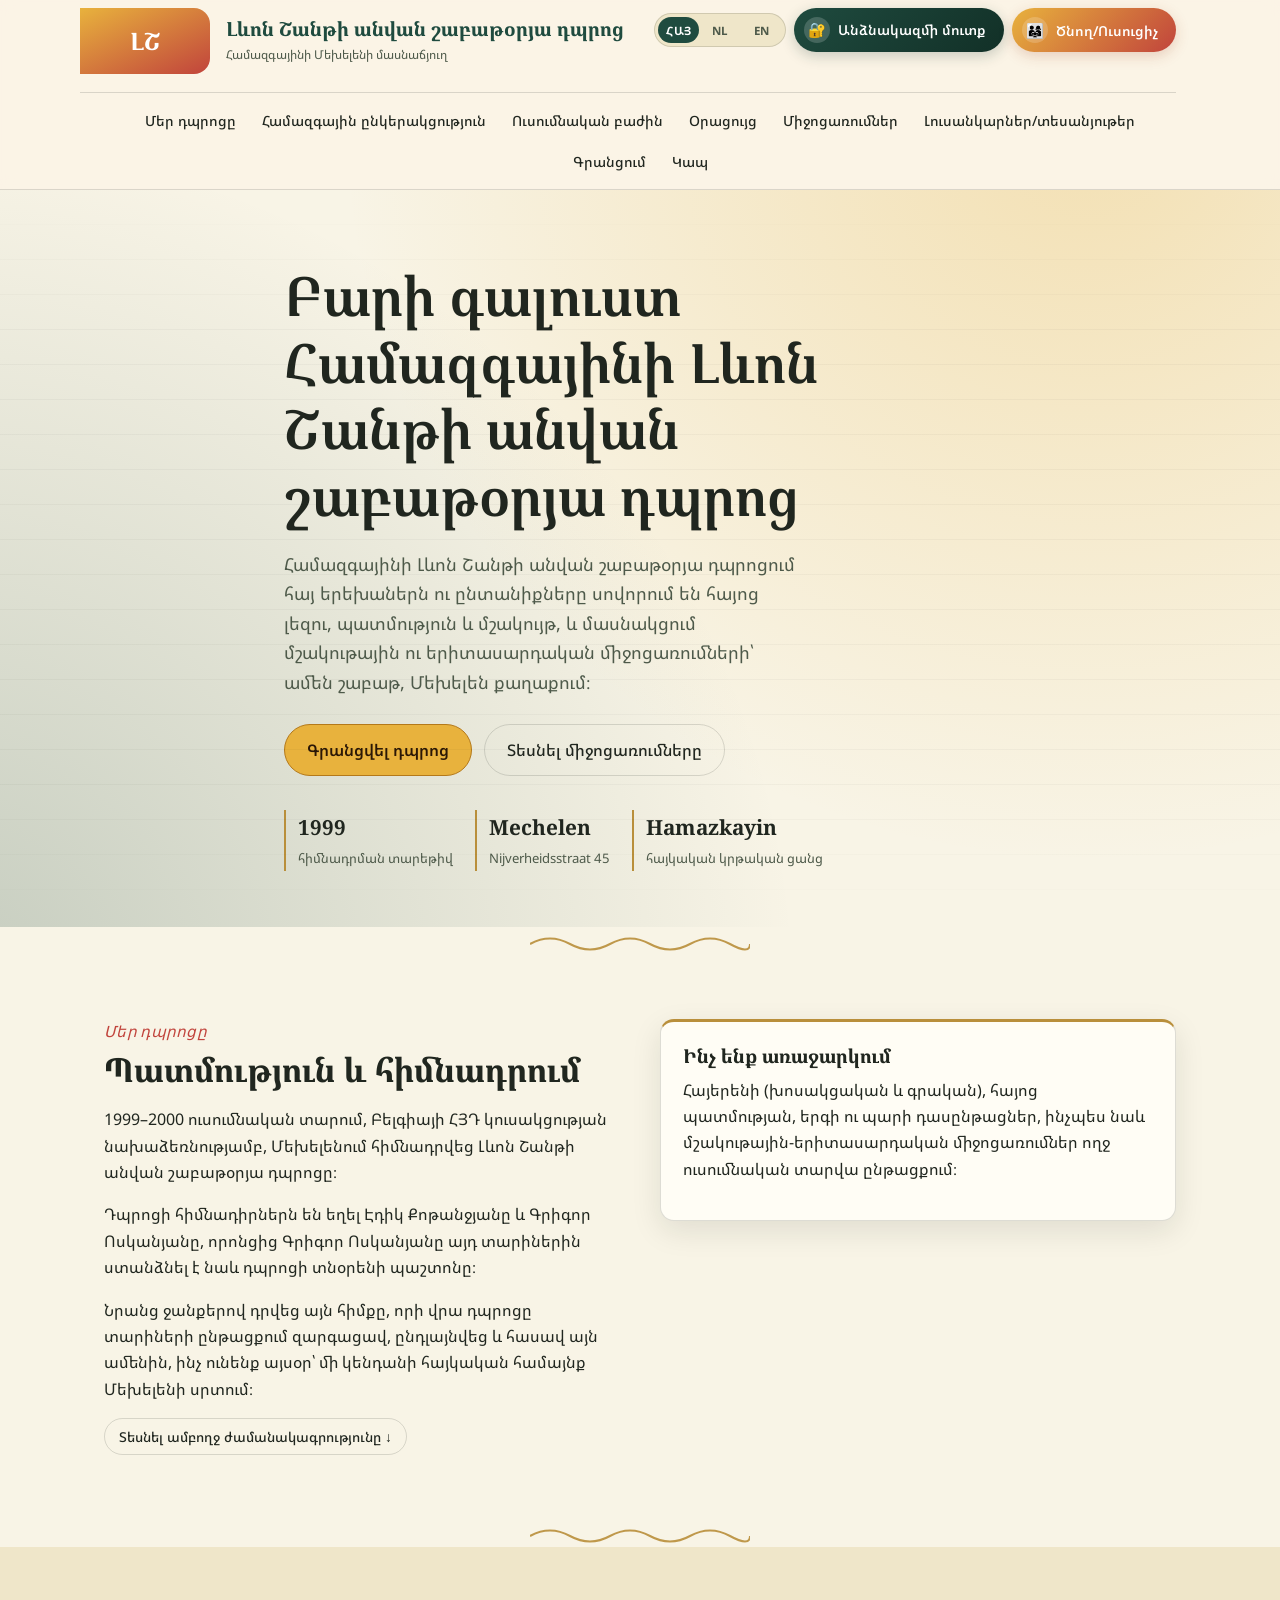
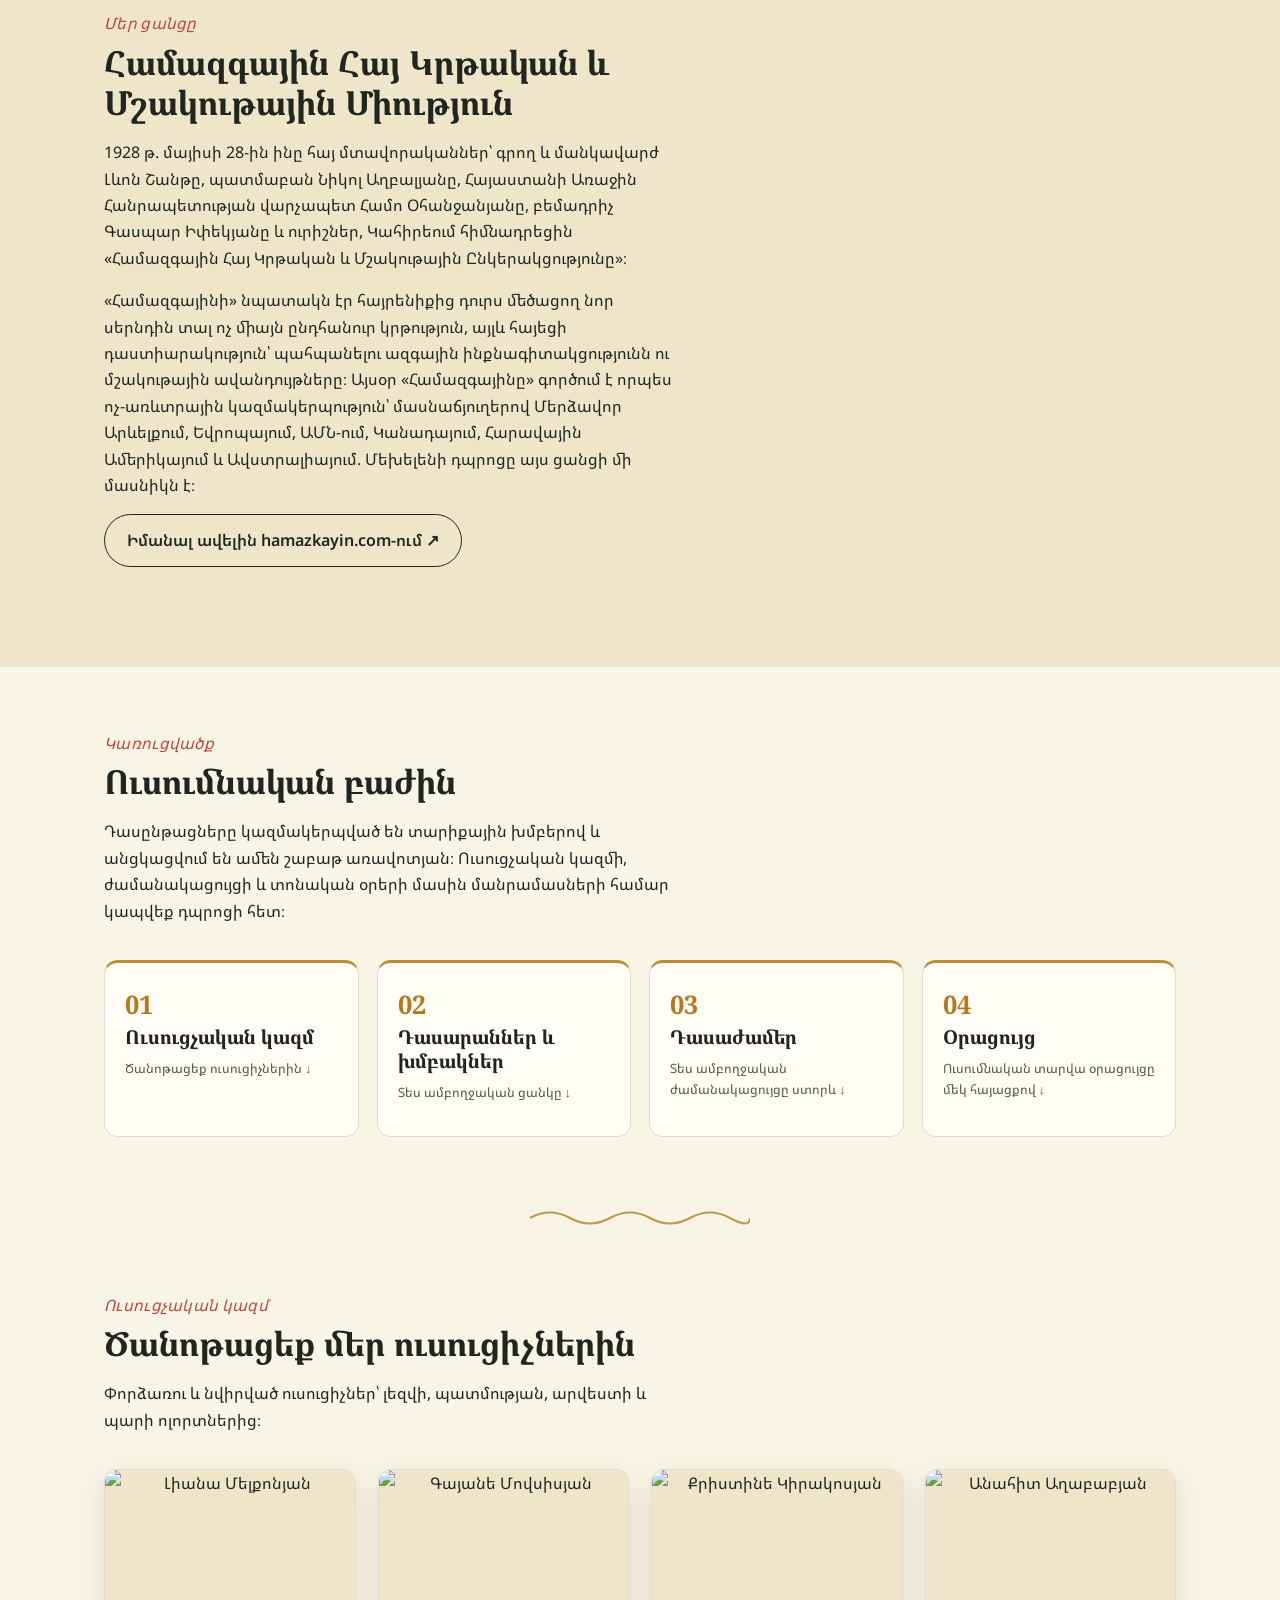
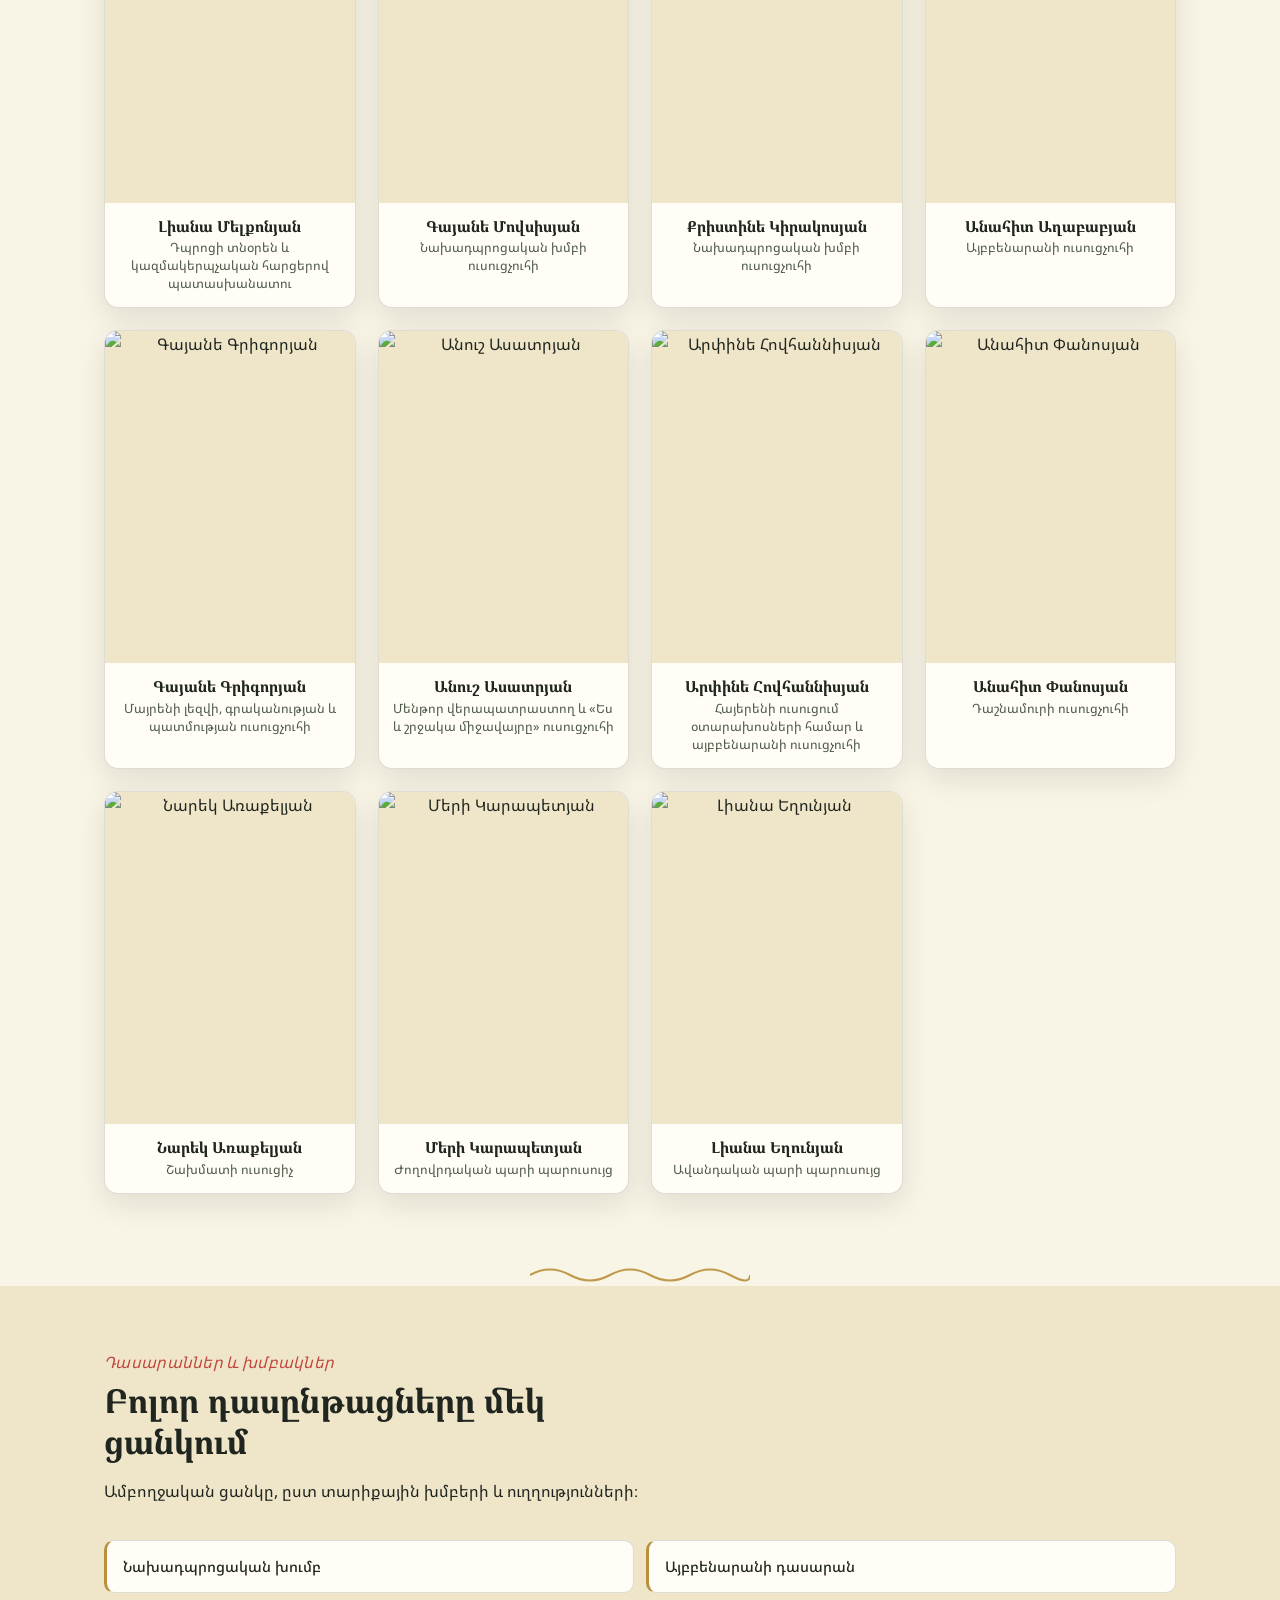
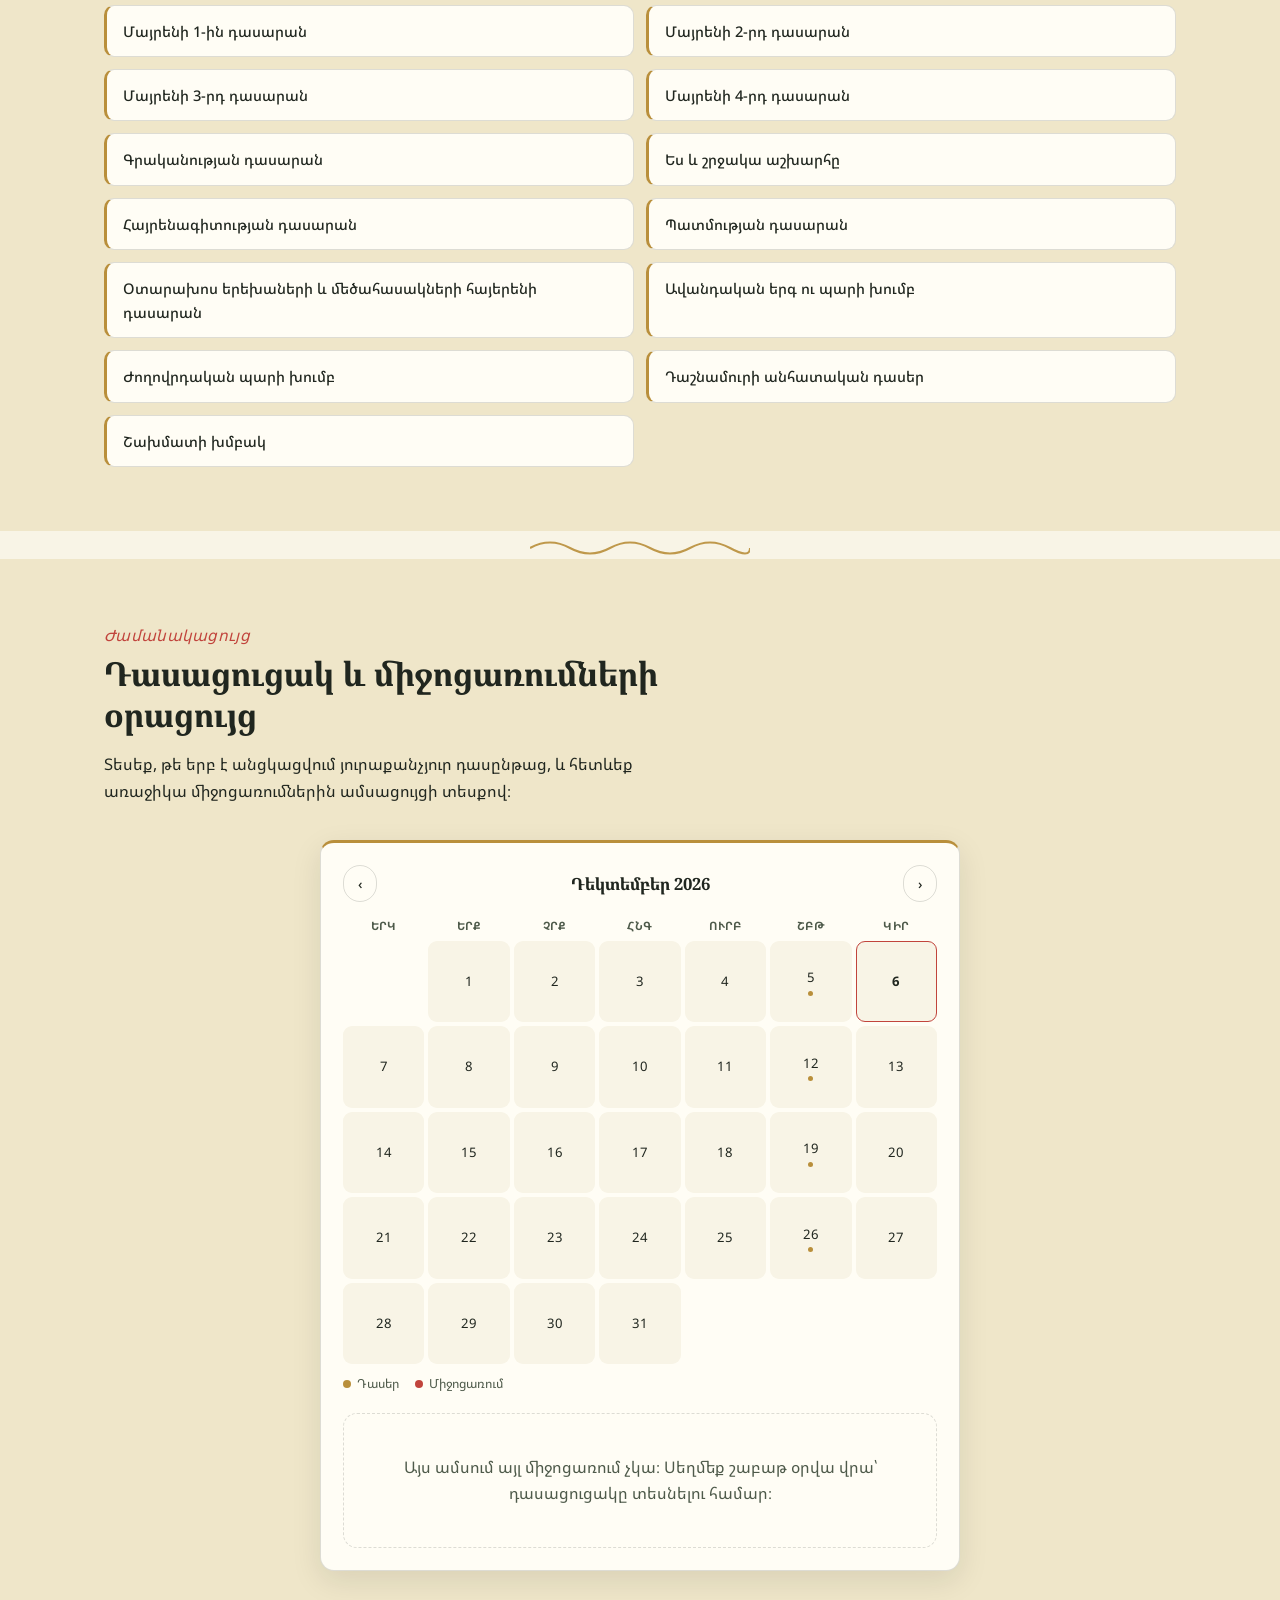
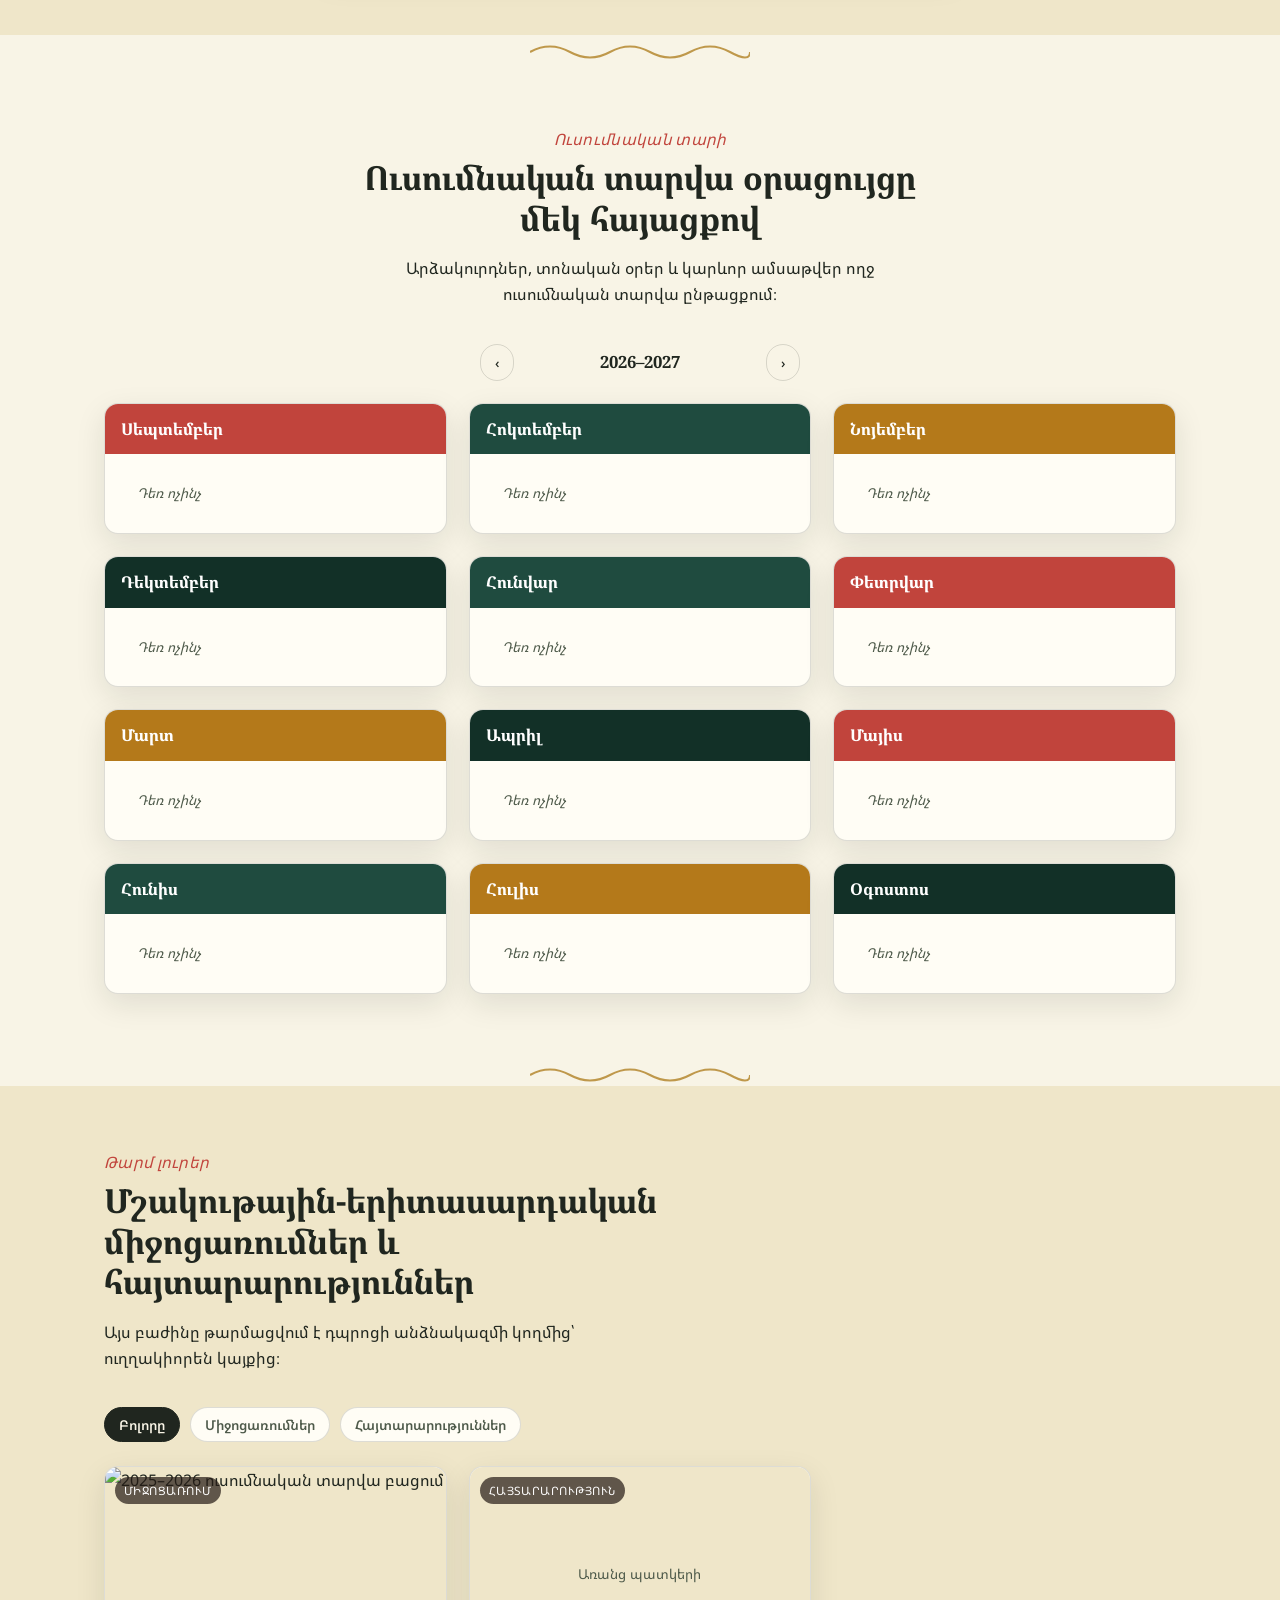
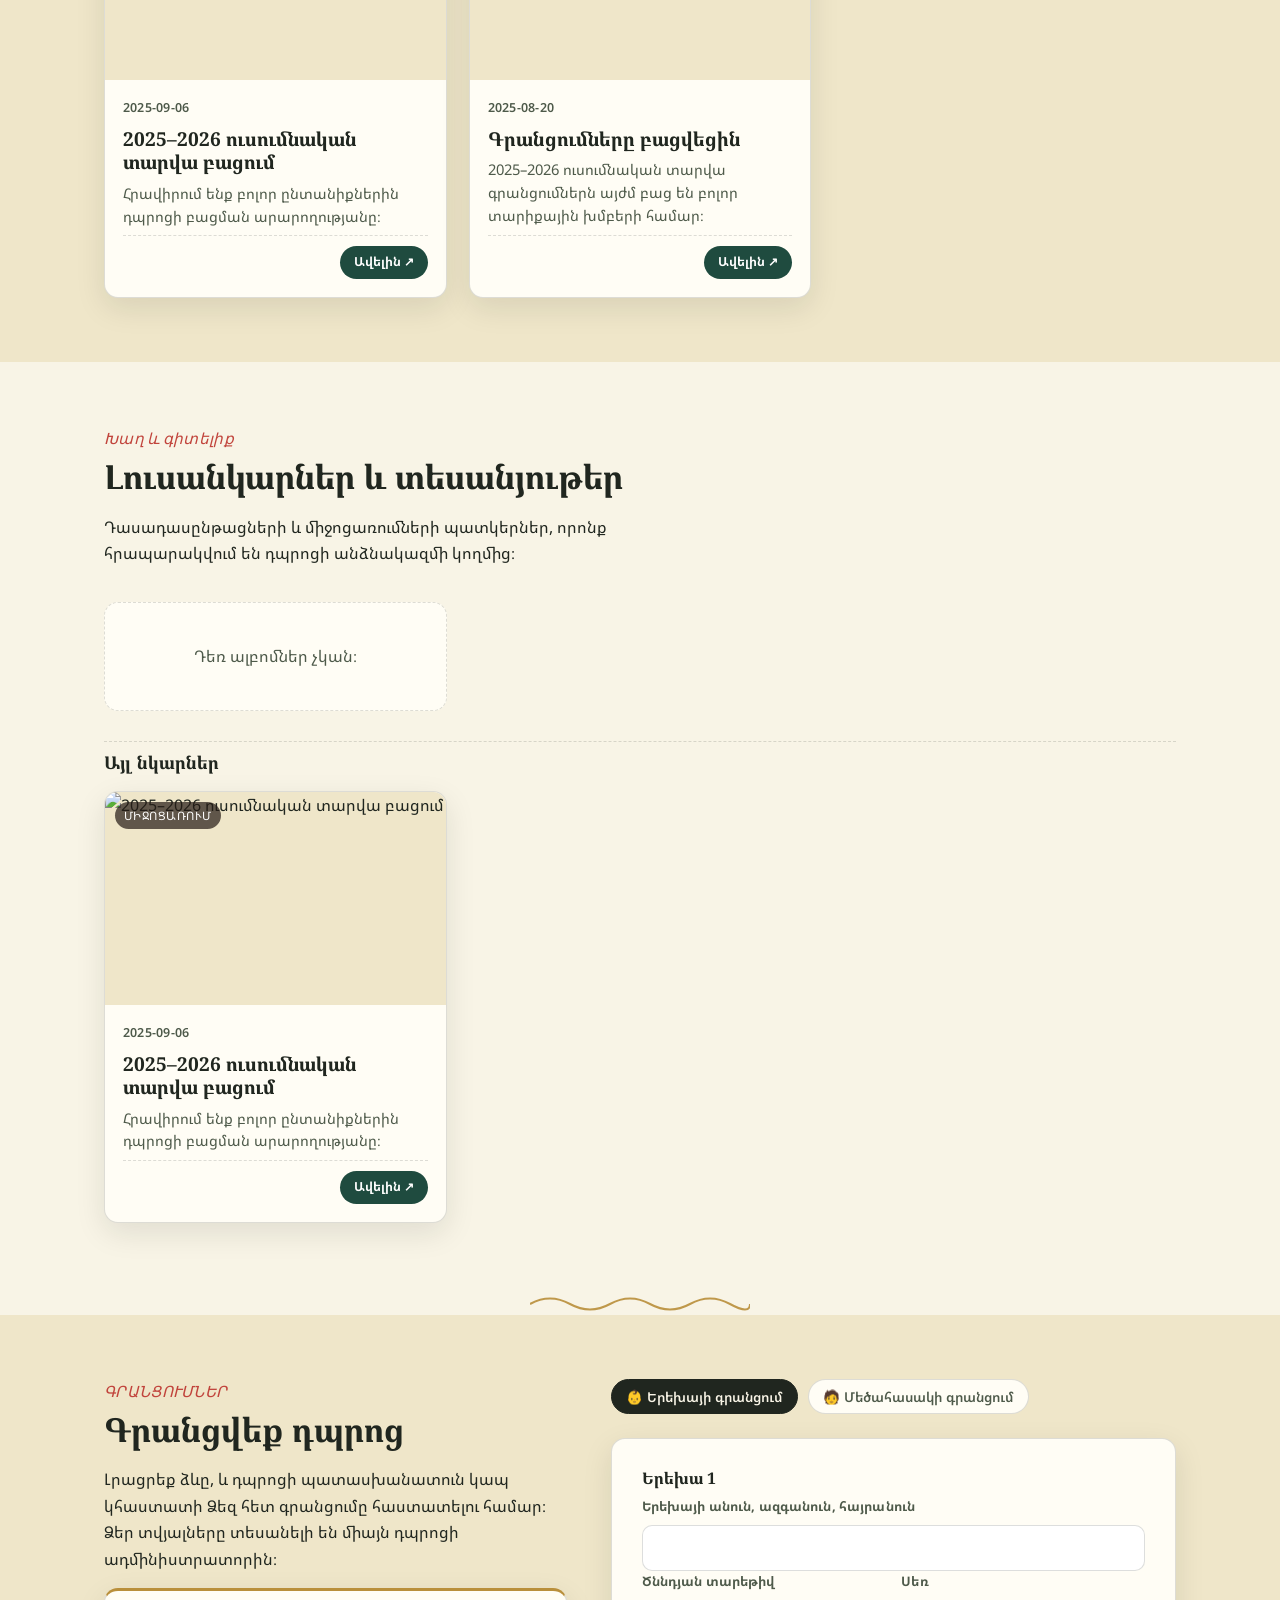
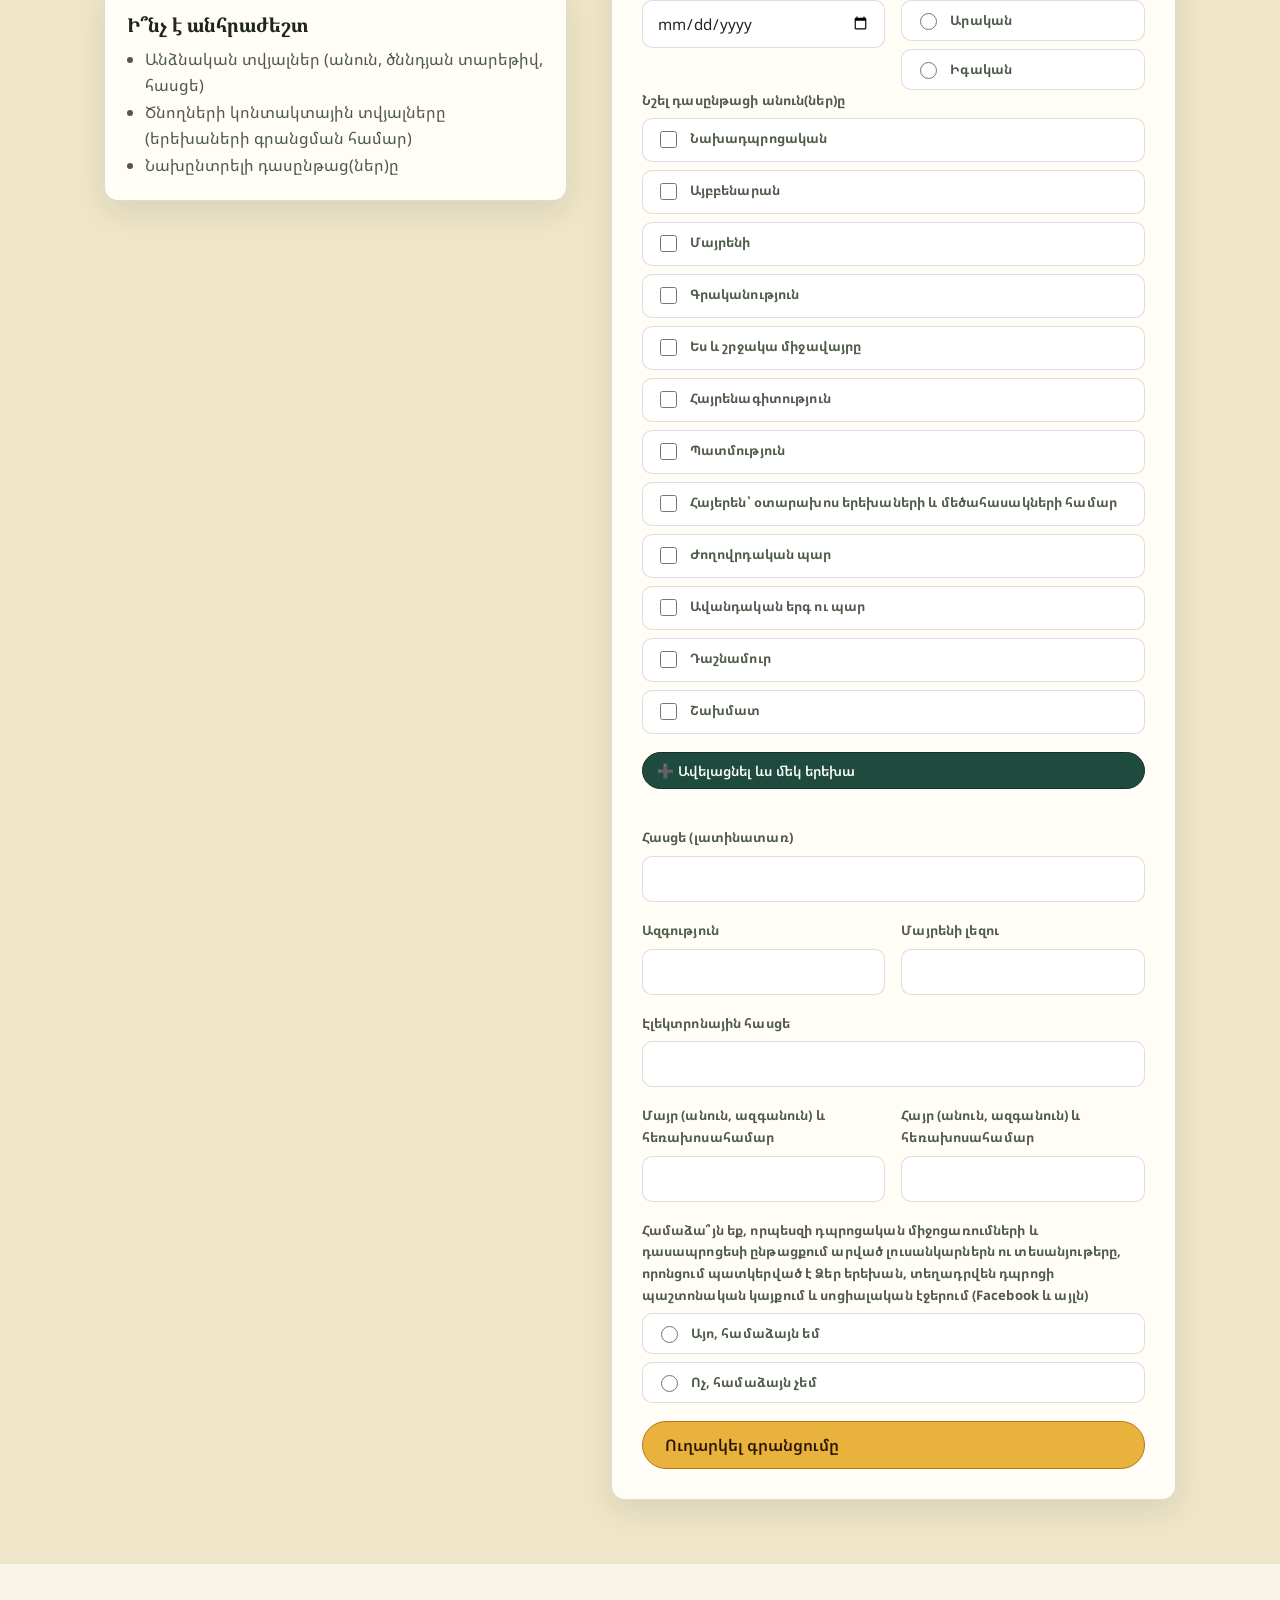
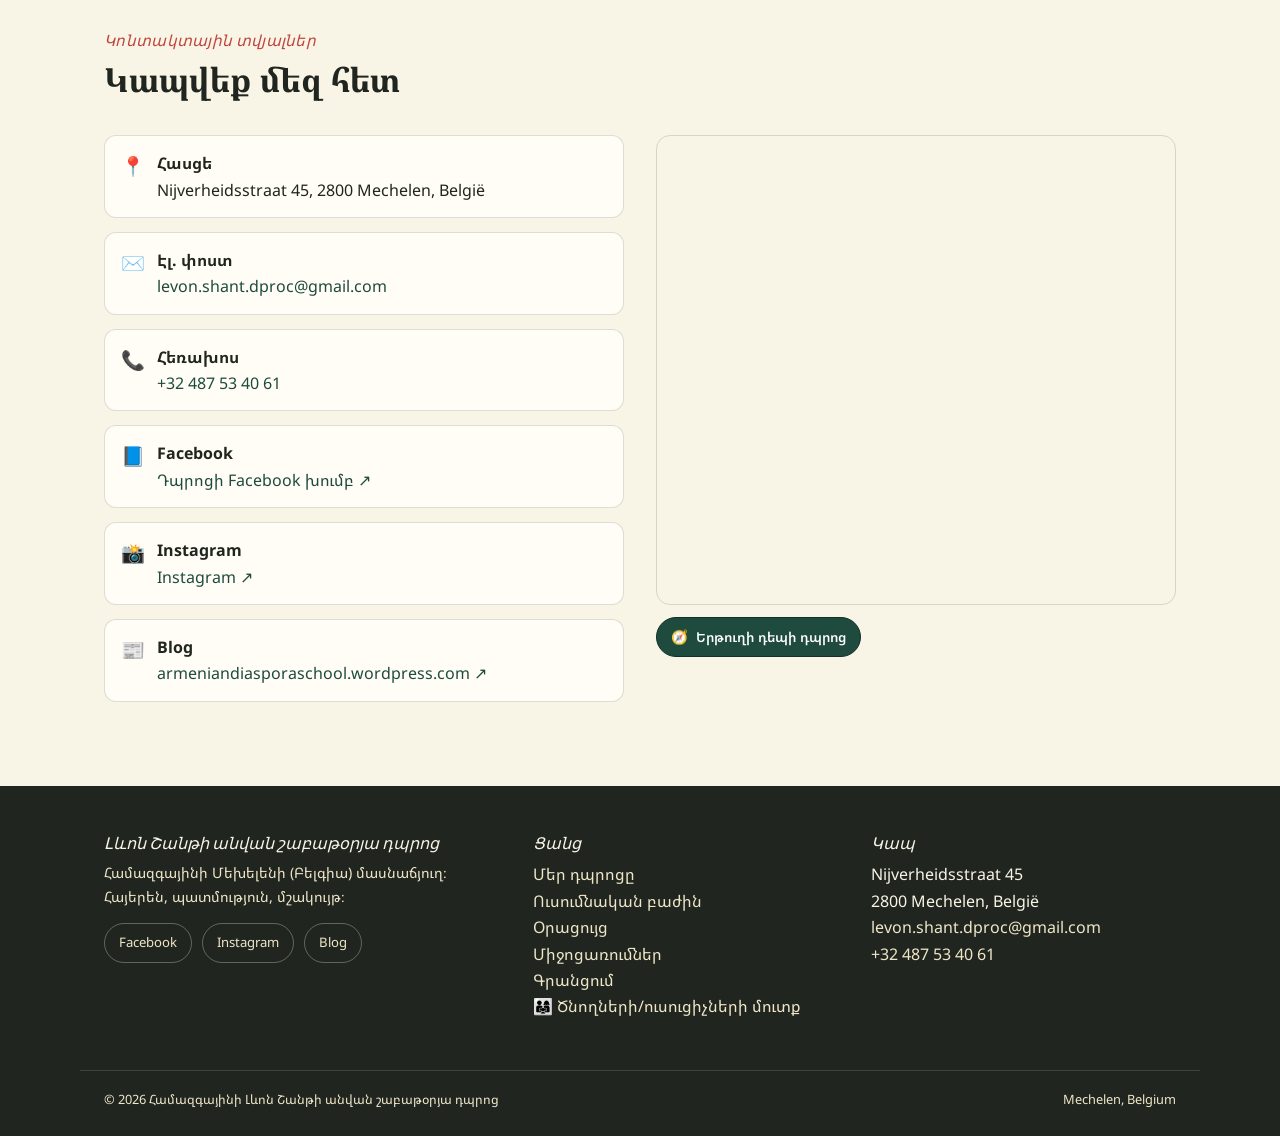
==== commit c2a87caa: "Add files via upload" ====
--- a/index.html
+++ b/index.html
@@ -336,16 +336,41 @@
 
         <!-- ===== Child registration form ===== -->
         <form class="card-form" id="childRegForm" data-regform="child">
-          <div class="field"><label for="c_childName" data-i18n="reg.c.childName">Երեխայի անուն, ազգանուն, հայրանուն</label><input id="c_childName" required></div>
-          <div class="field-row">
-            <div class="field"><label for="c_childDob" data-i18n="reg.c.childDob">Ծննդյան տարեթիվ</label><input id="c_childDob" type="date" required></div>
-            <div class="field"><label data-i18n="reg.c.gender">Սեռ</label>
-              <div class="choice-group">
-                <label class="choice-item"><input type="radio" name="c_gender" value="Արական" required> <span data-i18n="reg.male">Արական</span></label>
-                <label class="choice-item"><input type="radio" name="c_gender" value="Իգական"> <span data-i18n="reg.female">Իգական</span></label>
+          <div id="childBlocksWrap">
+            <div class="child-block" data-childblock="0">
+              <h4 class="child-block-title"><span data-i18n="reg.childN">Երեխա</span> <span class="child-block-num">1</span></h4>
+              <div class="field"><label data-i18n="reg.c.childName">Երեխայի անուն, ազգանուն, հայրանուն</label><input class="cf-childName" required></div>
+              <div class="field-row">
+                <div class="field"><label data-i18n="reg.c.childDob">Ծննդյան տարեթիվ</label><input class="cf-childDob" type="date" required></div>
+                <div class="field"><label data-i18n="reg.c.gender">Սեռ</label>
+                  <div class="choice-group">
+                    <label class="choice-item"><input type="radio" class="cf-gender" name="c_gender_0" value="Արական" required> <span data-i18n="reg.male">Արական</span></label>
+                    <label class="choice-item"><input type="radio" class="cf-gender" name="c_gender_0" value="Իգական"> <span data-i18n="reg.female">Իգական</span></label>
+                  </div>
+                </div>
               </div>
+              <div class="field">
+                <label data-i18n="reg.courses">Նշել դասընթացի անուն(ներ)ը</label>
+                <div class="choice-group cf-courses">
+                  <label class="choice-item"><input type="checkbox" value="Նախադպրոցական"> <span data-i18n="reg.crs.preschool">Նախադպրոցական</span></label>
+                  <label class="choice-item"><input type="checkbox" value="Այբբենարան"> <span data-i18n="reg.crs.abc">Այբբենարան</span></label>
+                  <label class="choice-item"><input type="checkbox" value="Մայրենի"> <span data-i18n="reg.crs.mayreni">Մայրենի</span></label>
+                  <label class="choice-item"><input type="checkbox" value="Գրականություն"> <span data-i18n="reg.crs.literature">Գրականություն</span></label>
+                  <label class="choice-item"><input type="checkbox" value="Ես և շրջակա միջավայրը"> <span data-i18n="reg.crs.environment">Ես և շրջակա միջավայրը</span></label>
+                  <label class="choice-item"><input type="checkbox" value="Հայրենագիտություն"> <span data-i18n="reg.crs.homeland">Հայրենագիտություն</span></label>
+                  <label class="choice-item"><input type="checkbox" value="Պատմություն"> <span data-i18n="reg.crs.history">Պատմություն</span></label>
+                  <label class="choice-item"><input type="checkbox" value="Հայերեն՝ օտարախոս երեխաների և մեծահասակների համար"> <span data-i18n="reg.crs.armForeign">Հայերեն՝ օտարախոս երեխաների և մեծահասակների համար</span></label>
+                  <label class="choice-item"><input type="checkbox" value="Ժողովրդական պար"> <span data-i18n="reg.crs.folkDance">Ժողովրդական պար</span></label>
+                  <label class="choice-item"><input type="checkbox" value="Ավանդական երգ ու պար"> <span data-i18n="reg.crs.tradDance">Ավանդական երգ ու պար</span></label>
+                  <label class="choice-item"><input type="checkbox" value="Դաշնամուր"> <span data-i18n="reg.crs.piano">Դաշնամուր</span></label>
+                  <label class="choice-item"><input type="checkbox" value="Շախմատ"> <span data-i18n="reg.crs.chess">Շախմատ</span></label>
+                </div>
+              </div>
+              <button type="button" class="btn ghost small remove-child-btn" style="display:none;" data-i18n="reg.removeChild">✕ Հեռացնել այս երեխային</button>
             </div>
           </div>
+          <button type="button" class="btn blue small" id="addChildBtn" style="margin-bottom:20px;" data-i18n="reg.addChild">➕ Ավելացնել ևս մեկ երեխա</button>
+
           <div class="field"><label for="c_address" data-i18n="reg.c.address">Հասցե (լատինատառ)</label><input id="c_address" required></div>
           <div class="field-row">
             <div class="field"><label for="c_nationality" data-i18n="reg.c.nationality">Ազգություն</label><input id="c_nationality"></div>
@@ -355,23 +380,6 @@
           <div class="field-row">
             <div class="field"><label for="c_mother" data-i18n="reg.c.mother">Մայր (անուն, ազգանուն) և հեռախոսահամար</label><input id="c_mother" required></div>
             <div class="field"><label for="c_father" data-i18n="reg.c.father">Հայր (անուն, ազգանուն) և հեռախոսահամար</label><input id="c_father" required></div>
-          </div>
-          <div class="field">
-            <label data-i18n="reg.courses">Նշել դասընթացի անուն(ներ)ը</label>
-            <div class="choice-group" id="c_courses">
-              <label class="choice-item"><input type="checkbox" value="Նախադպրոցական"> <span data-i18n="reg.crs.preschool">Նախադպրոցական</span></label>
-              <label class="choice-item"><input type="checkbox" value="Այբբենարան"> <span data-i18n="reg.crs.abc">Այբբենարան</span></label>
-              <label class="choice-item"><input type="checkbox" value="Մայրենի"> <span data-i18n="reg.crs.mayreni">Մայրենի</span></label>
-              <label class="choice-item"><input type="checkbox" value="Գրականություն"> <span data-i18n="reg.crs.literature">Գրականություն</span></label>
-              <label class="choice-item"><input type="checkbox" value="Ես և շրջակա միջավայրը"> <span data-i18n="reg.crs.environment">Ես և շրջակա միջավայրը</span></label>
-              <label class="choice-item"><input type="checkbox" value="Հայրենագիտություն"> <span data-i18n="reg.crs.homeland">Հայրենագիտություն</span></label>
-              <label class="choice-item"><input type="checkbox" value="Պատմություն"> <span data-i18n="reg.crs.history">Պատմություն</span></label>
-              <label class="choice-item"><input type="checkbox" value="Հայերեն՝ օտարախոս երեխաների և մեծահասակների համար"> <span data-i18n="reg.crs.armForeign">Հայերեն՝ օտարախոս երեխաների և մեծահասակների համար</span></label>
-              <label class="choice-item"><input type="checkbox" value="Ժողովրդական պար"> <span data-i18n="reg.crs.folkDance">Ժողովրդական պար</span></label>
-              <label class="choice-item"><input type="checkbox" value="Ավանդական երգ ու պար"> <span data-i18n="reg.crs.tradDance">Ավանդական երգ ու պար</span></label>
-              <label class="choice-item"><input type="checkbox" value="Դաշնամուր"> <span data-i18n="reg.crs.piano">Դաշնամուր</span></label>
-              <label class="choice-item"><input type="checkbox" value="Շախմատ"> <span data-i18n="reg.crs.chess">Շախմատ</span></label>
-            </div>
           </div>
           <div class="field">
             <label data-i18n="reg.consentQ">Համաձա՞յն եք, որպեսզի դպրոցական միջոցառումների և դասապրոցեսի ընթացքում արված լուսանկարներն ու տեսանյութերը, որոնցում պատկերված է Ձեր երեխան, տեղադրվեն դպրոցի պաշտոնական կայքում և սոցիալական էջերում (Facebook և այլն)</label>
@@ -540,7 +548,7 @@
       <form id="portalSignupForm" style="display:none;">
         <p class="helper" style="margin-bottom:14px;">Ձեր հաշիվը կակտիվանա միայն դպրոցի ադմինիստրատորի հաստատումից և կապակցումից հետո (Ձեր երեխայի գրանցման կամ դասավանդած դասի հետ)։</p>
         <div class="role-pick">
-          <label><input type="radio" name="portalSignupRole" value="parent" checked> 👨‍👩‍👧 Ես ծնող եմ</label>
+          <label><input type="radio" name="portalSignupRole" value="parent" checked> 👨‍👩‍👧 Ես ծնող եմ (կամ մեծահասակ ուսանող)</label>
           <label><input type="radio" name="portalSignupRole" value="teacher"> 🧑‍🏫 Ես ուսուցիչ եմ</label>
         </div>
         <div class="field"><label for="portalSignupName">Անուն, ազգանուն</label><input id="portalSignupName" required></div>
--- a/style.css
+++ b/style.css
@@ -152,7 +152,7 @@
 
 .course-group{ margin-bottom:28px; }
 .course-group-head{
-  display:flex; align-items:center; gap:10px; padding:12px 16px; background:var(--ink); color:#fff;
+  display:flex; align-items:center; flex-wrap:wrap; gap:6px 10px; padding:12px 16px; background:var(--ink); color:#fff;
   border-radius:12px 12px 0 0; font-family:'Noto Serif Armenian',serif; font-weight:700;
 }
 .course-group-body{ border:1px solid var(--line); border-top:none; border-radius:0 0 12px 12px; background:var(--card); }
@@ -164,6 +164,34 @@
 .portal-announcement .a-teacher{ font-size:.78rem; color:var(--ink-soft); margin-top:8px; }
 .portal-announcement .a-actions{ display:flex; gap:8px; margin-top:10px; }
 .portal-empty-note{ padding:30px; text-align:center; color:var(--ink-soft); background:var(--card); border:1.5px dashed var(--line); border-radius:12px; }
+
+@media (max-width:480px){
+  /* Sign-up role picker and email/phone toggle: stack vertically instead
+     of squeezing two labels with emoji + text side by side into ~140px */
+  .role-pick{ flex-direction:column; gap:8px; }
+  .role-pick label{ justify-content:flex-start; padding:12px 14px; font-size:.88rem; }
+  .id-toggle{ gap:8px; }
+  .id-toggle button{ padding:11px 8px; font-size:.85rem; }
+
+  /* Course group header: bigger tap-friendly spacing, course name and
+     time badge each get their own line if they don't fit together */
+  .course-group-head{ padding:14px 16px; font-size:.95rem; }
+
+  /* Teacher's post form and each announcement card: a bit less padding
+     so more content fits without feeling cramped, full-width controls */
+  .portal-announcement{ padding:14px; }
+  .portal-announcement .a-actions{ flex-wrap:wrap; }
+  .portal-announcement .a-actions .btn{ flex:1; justify-content:center; }
+
+  /* Header login buttons: stack everything in its own full-width column
+     on narrow screens — simpler and more predictable than trying to wrap
+     four differently-sized items (language switch, two login buttons,
+     menu icon) across a shrink-wrapped row */
+  .nav-actions{ flex-direction:column; align-items:stretch; width:100%; gap:10px; }
+  .nav-actions .lang-toggle{ align-self:center; }
+  .nav-actions .menu-toggle{ align-self:center; }
+  .staff-login-btn{ justify-content:center; width:100%; }
+}
 .lang-toggle button:hover:not(.active){ color:var(--ink); }
 .menu-toggle{display:none; background:none; border:none; font-size:1.4rem; cursor:pointer; color:var(--ink); order:2;}
 
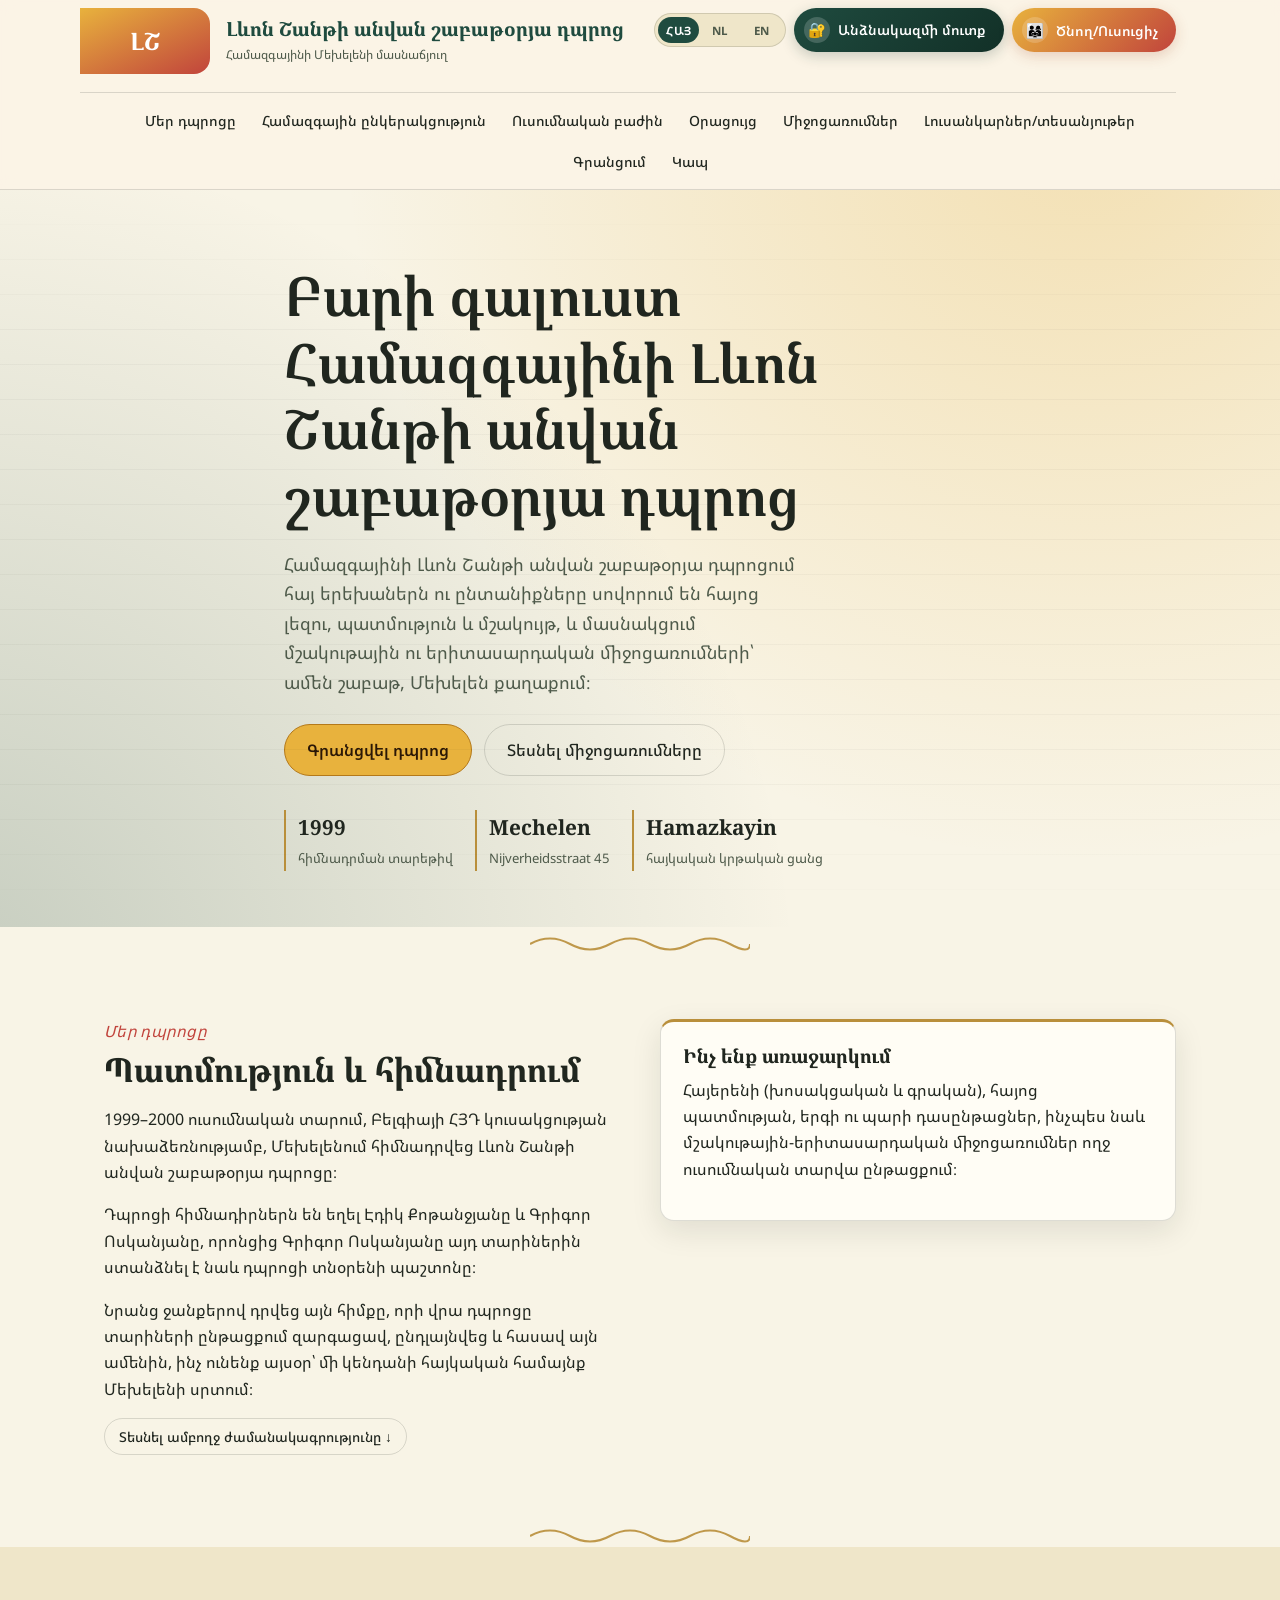
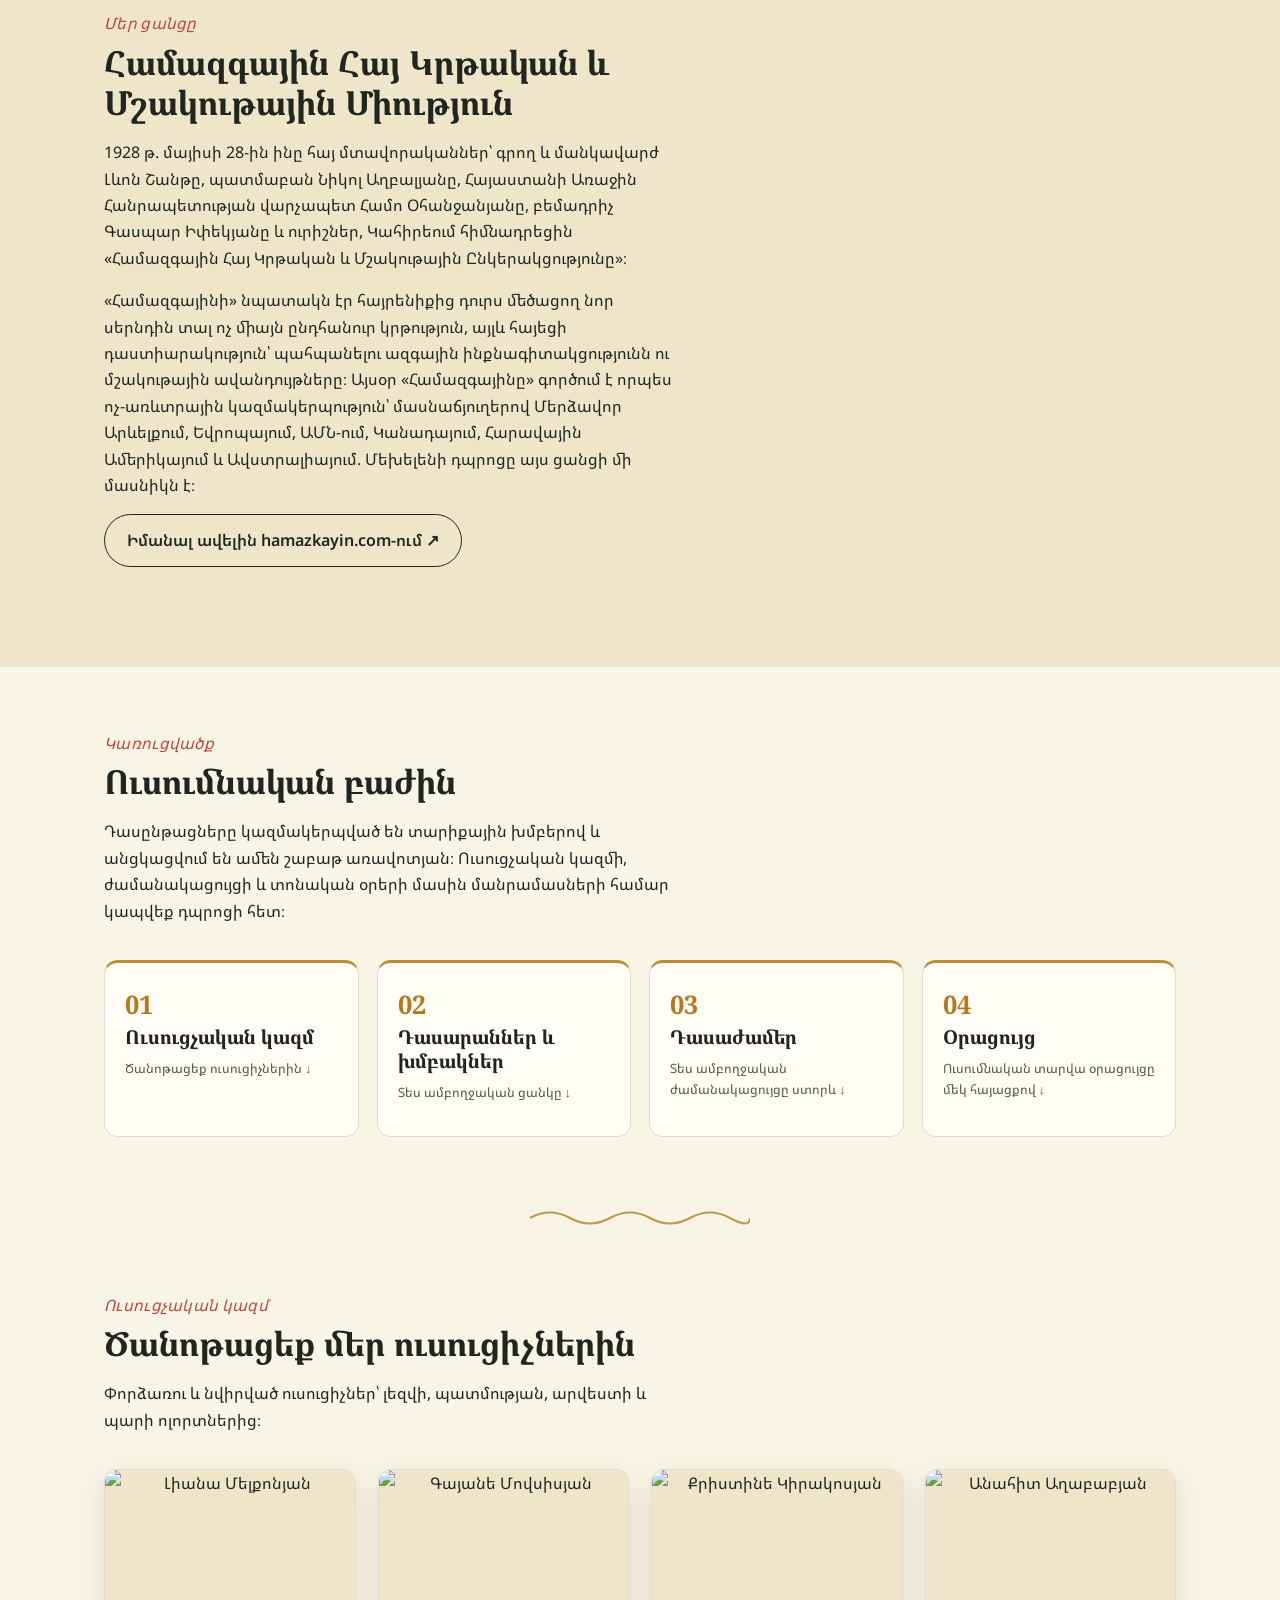
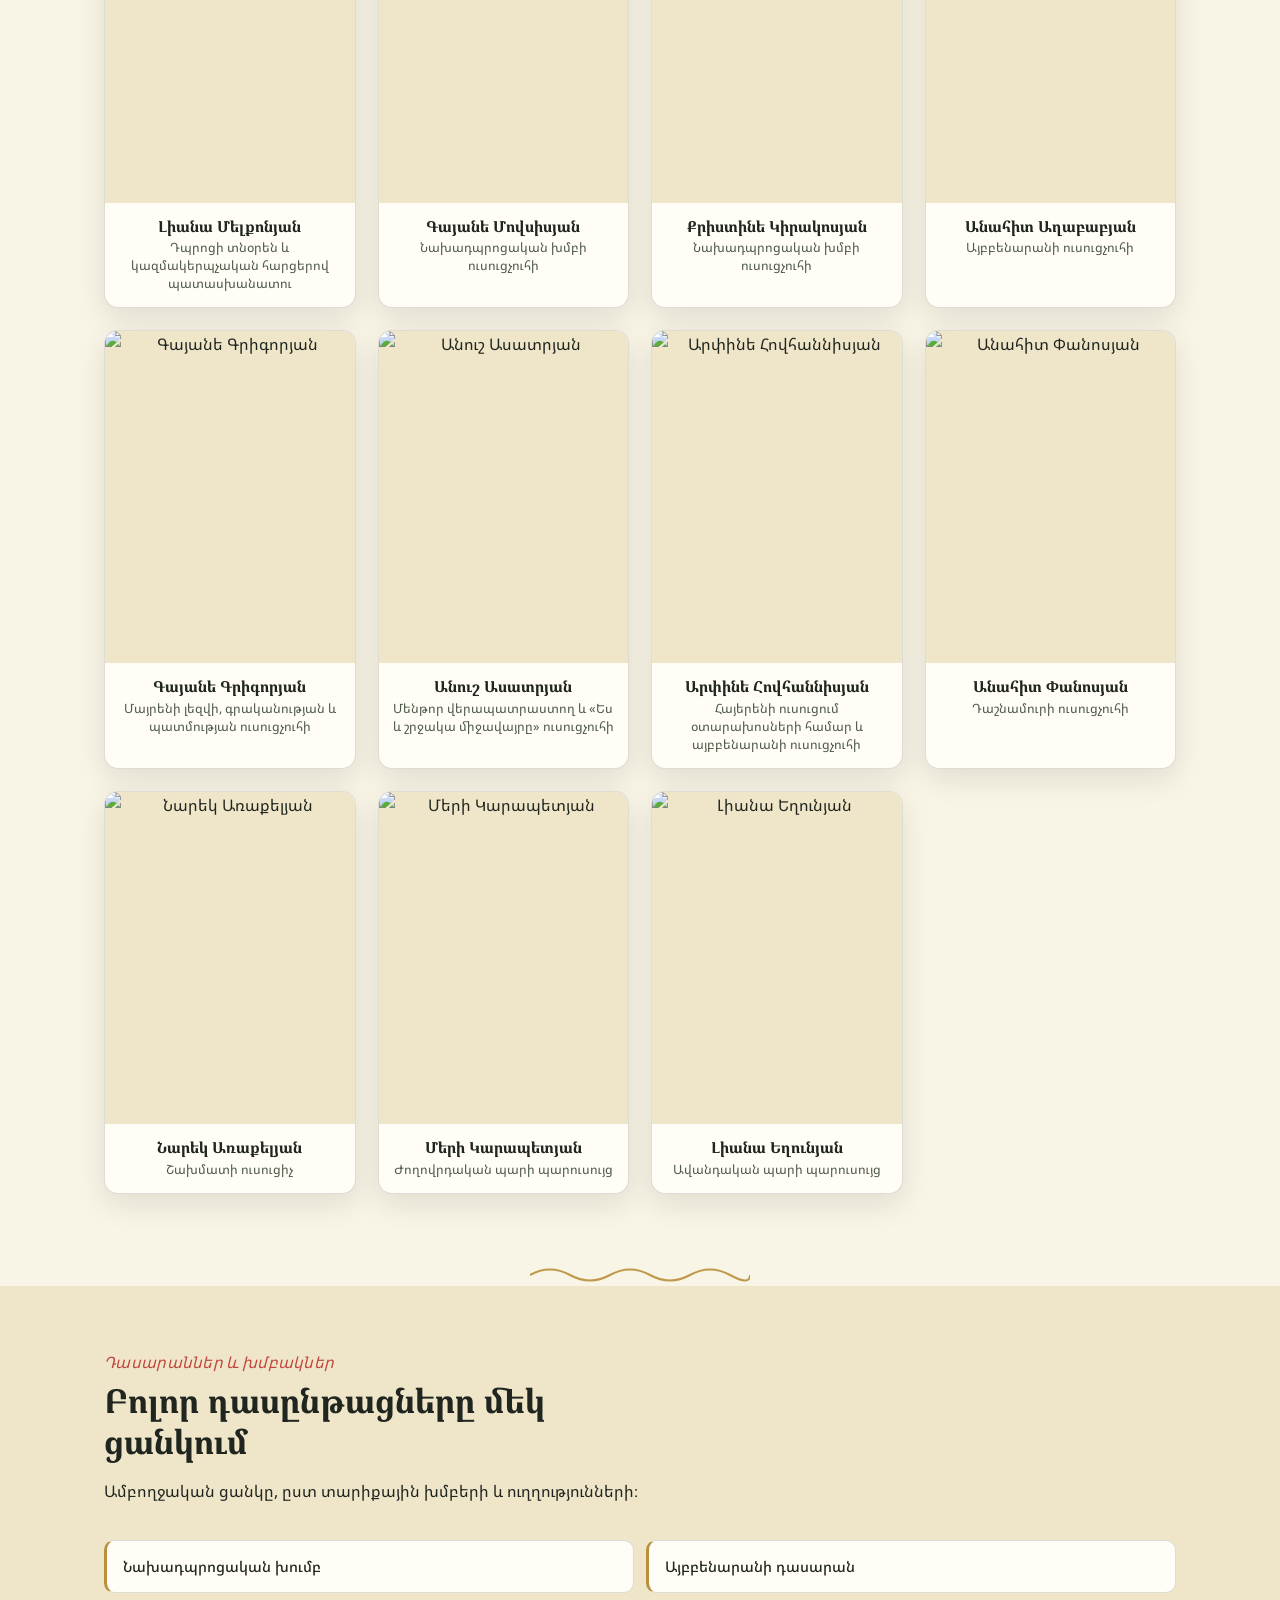
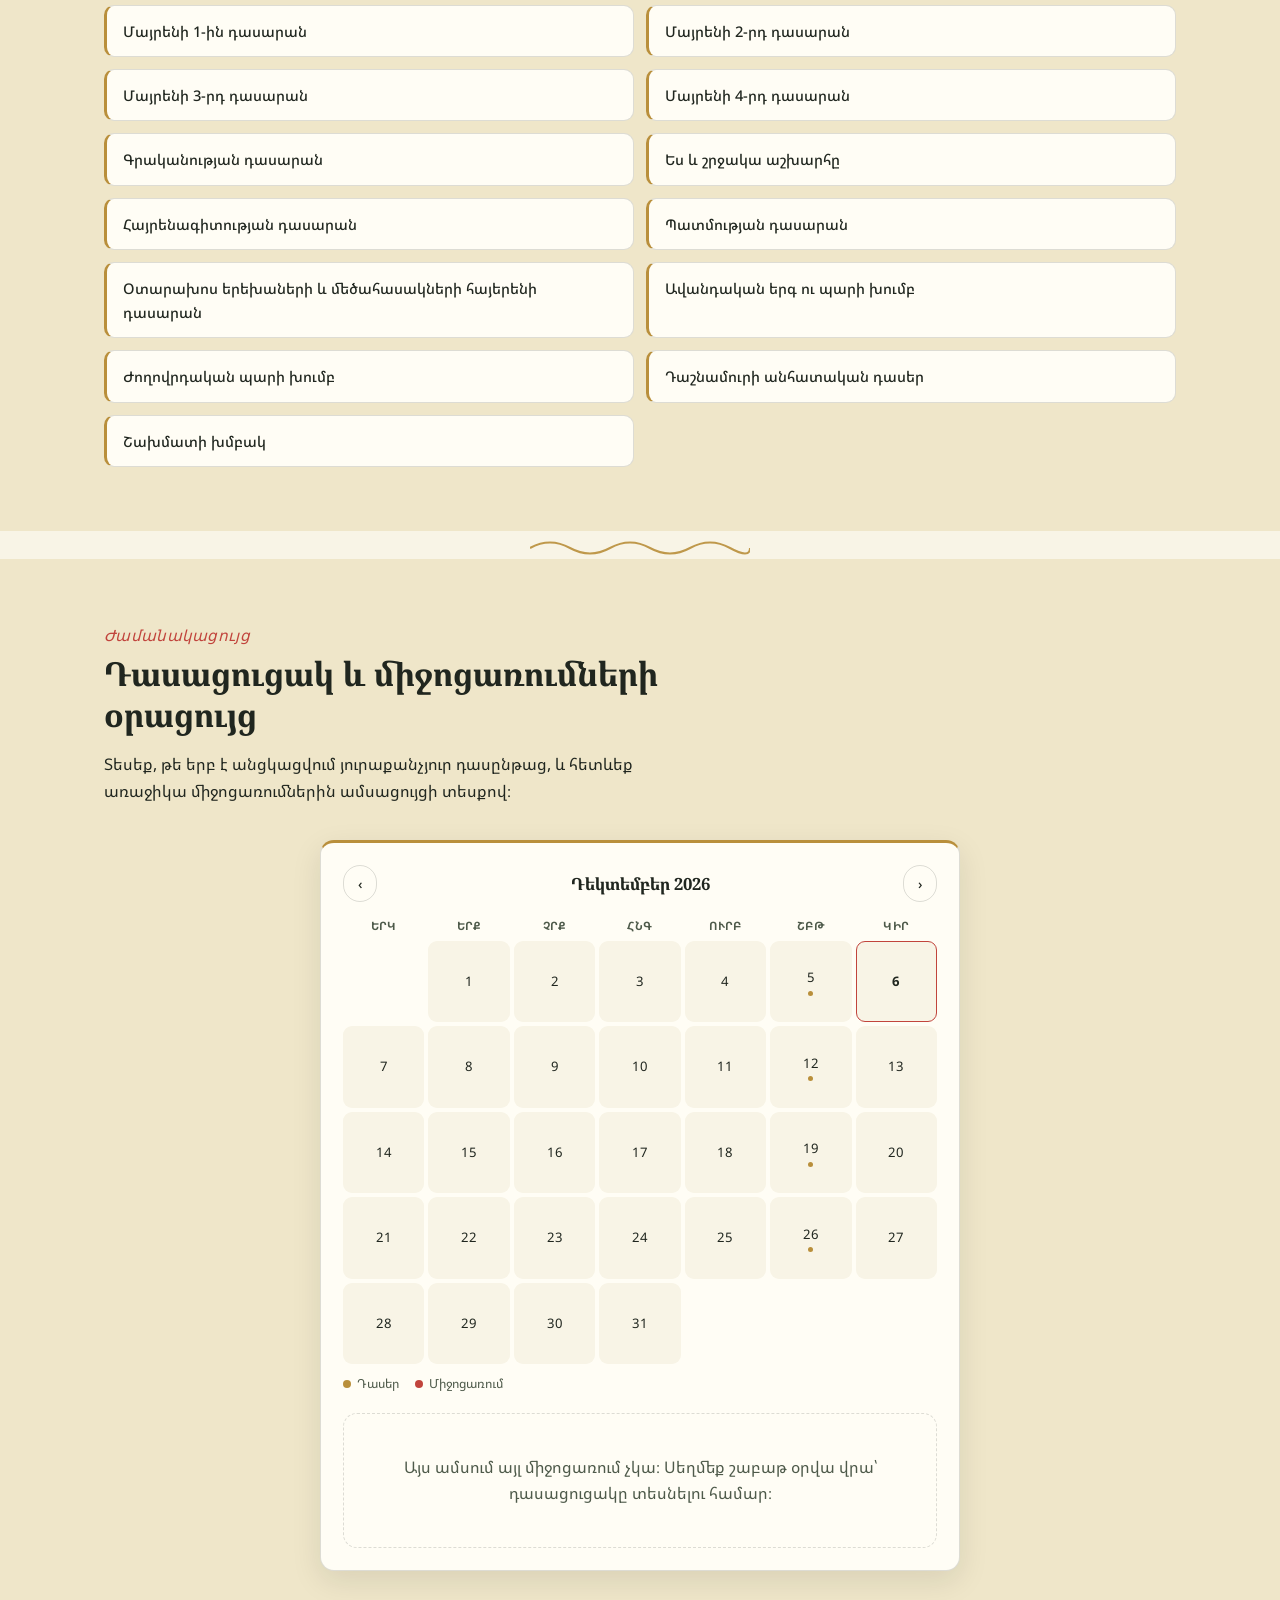
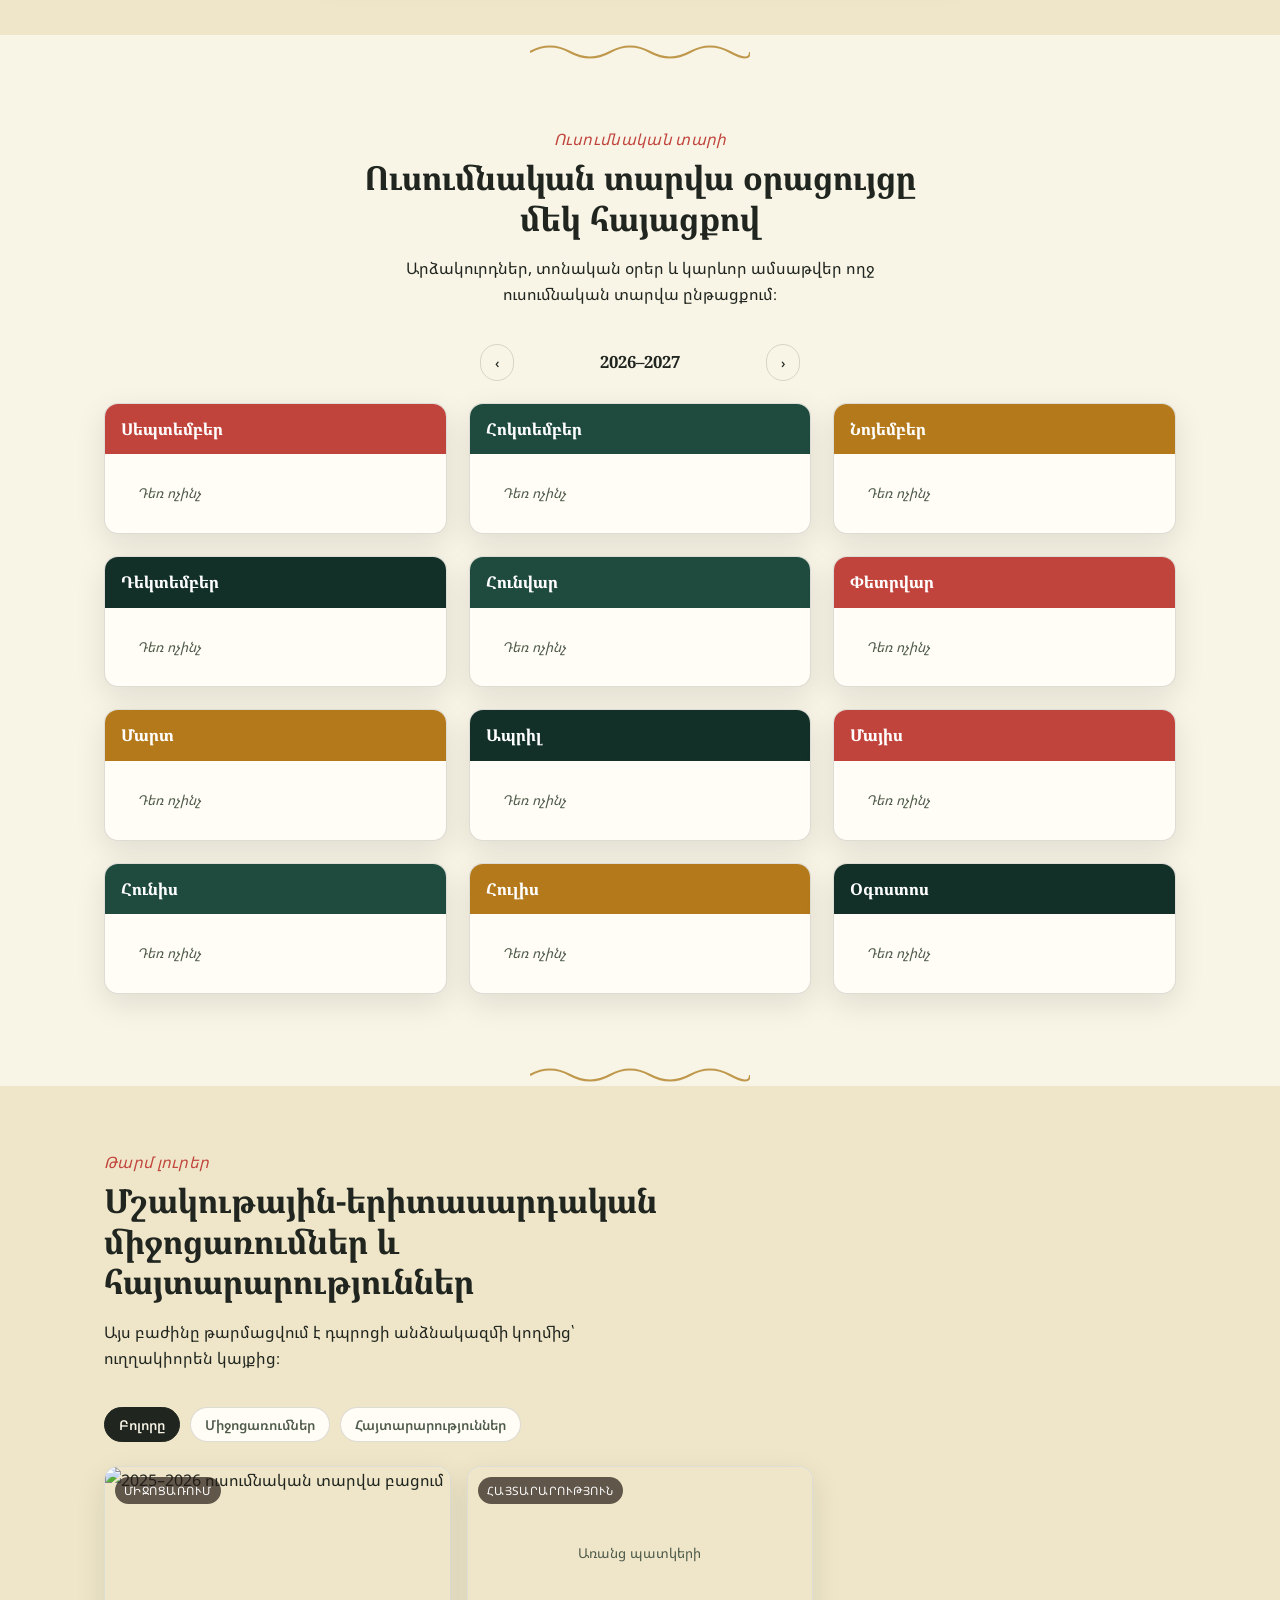
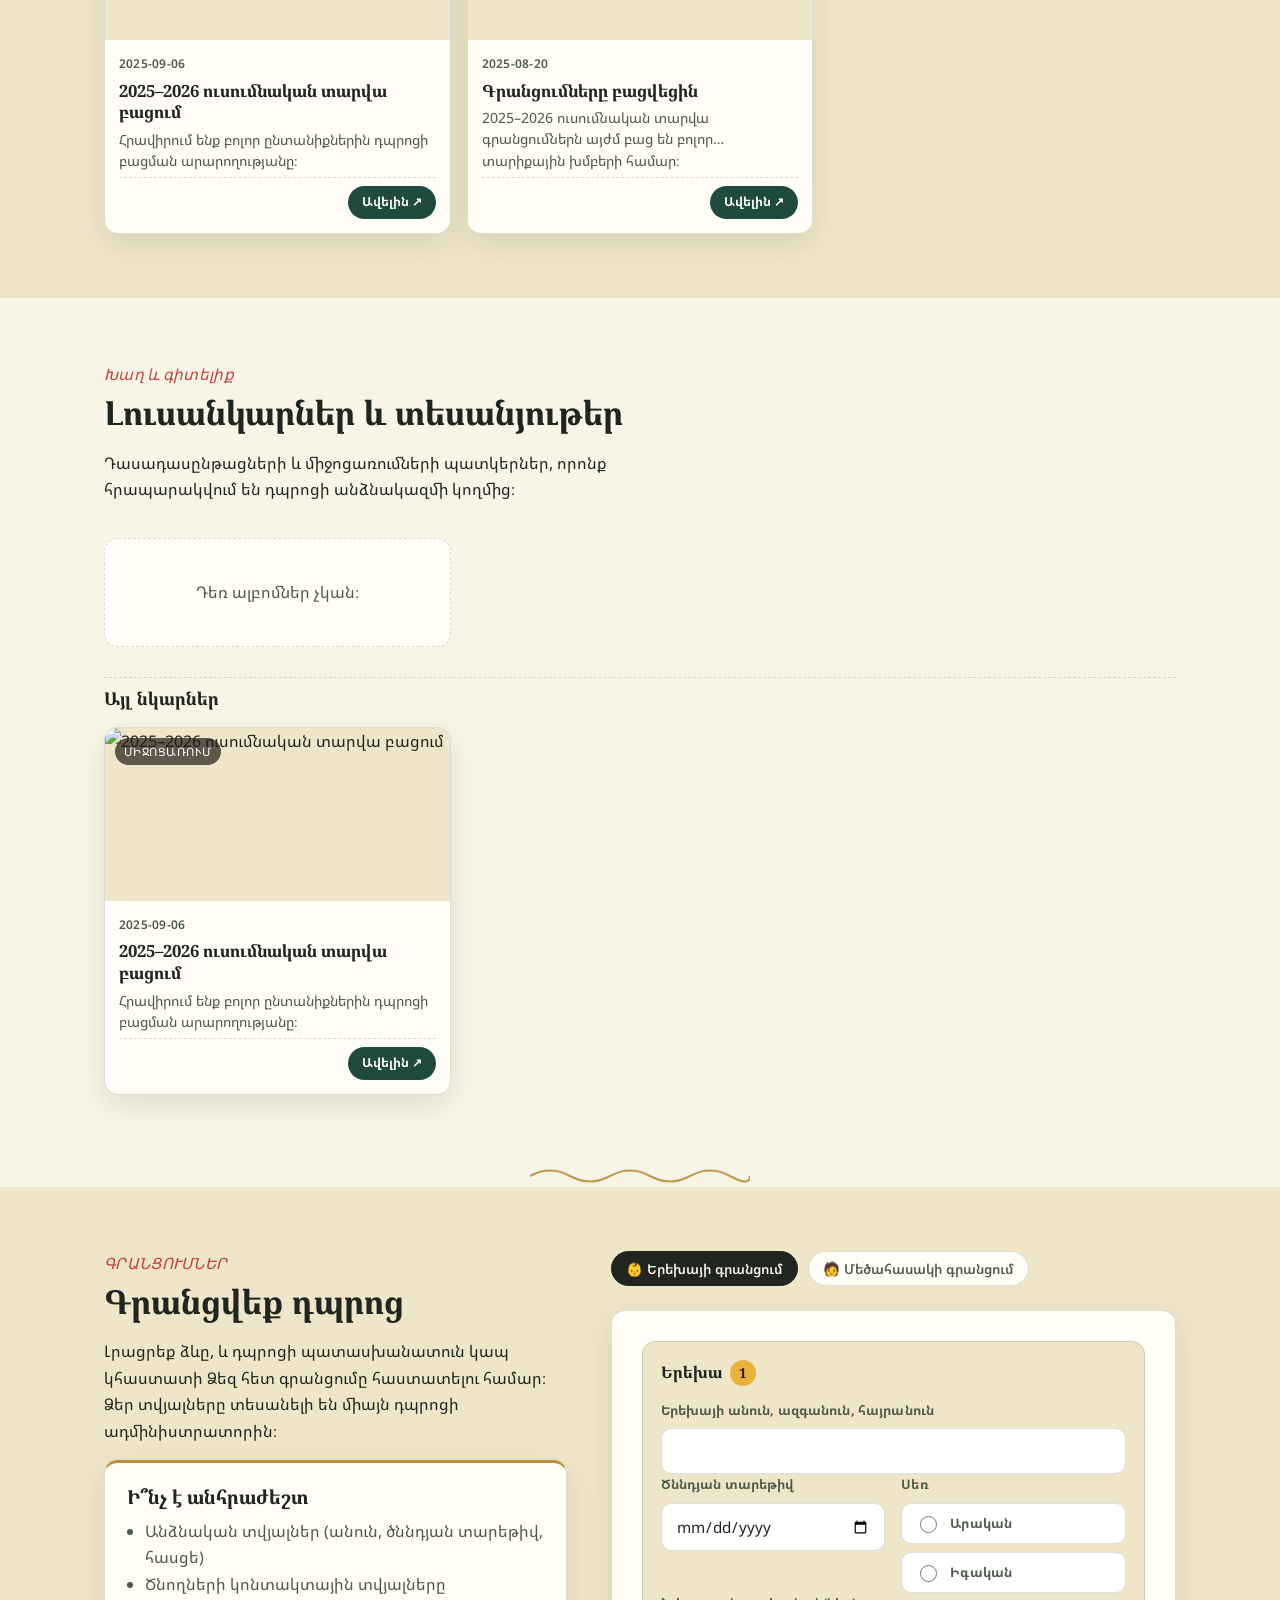
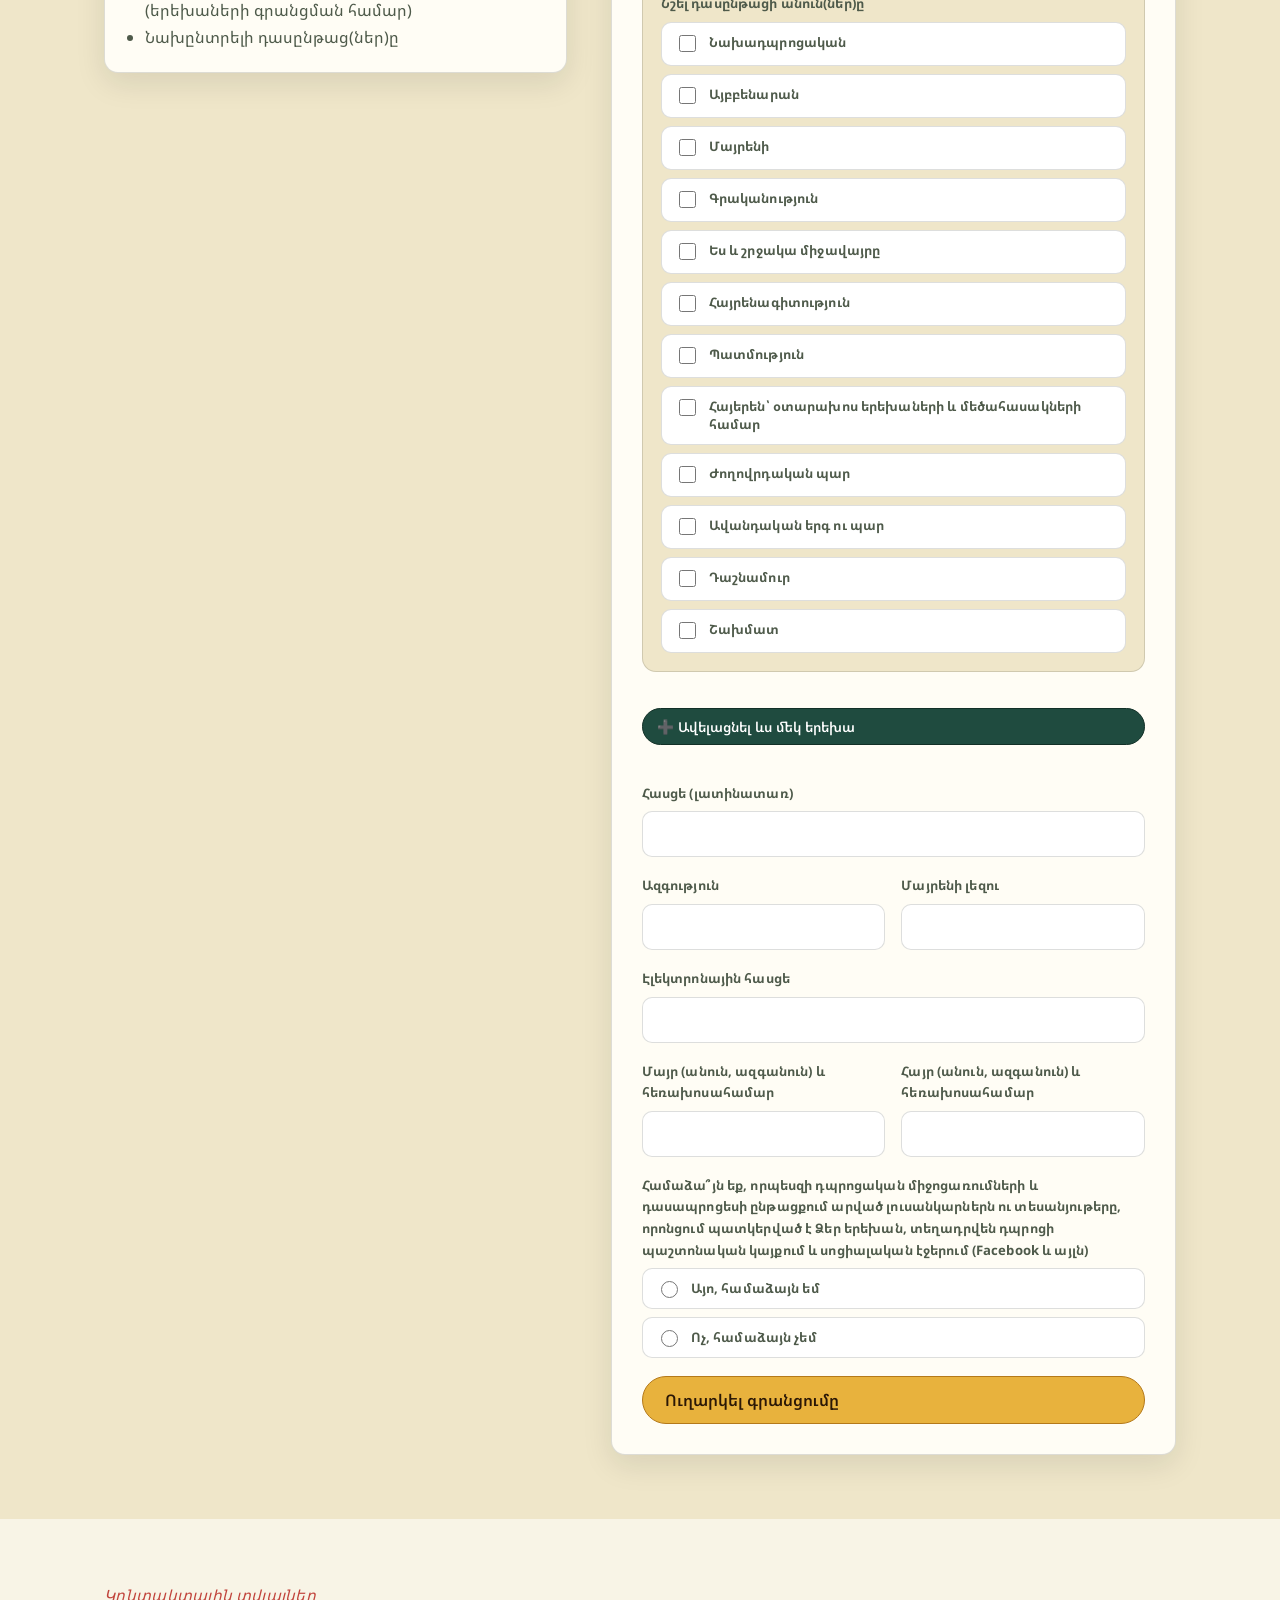
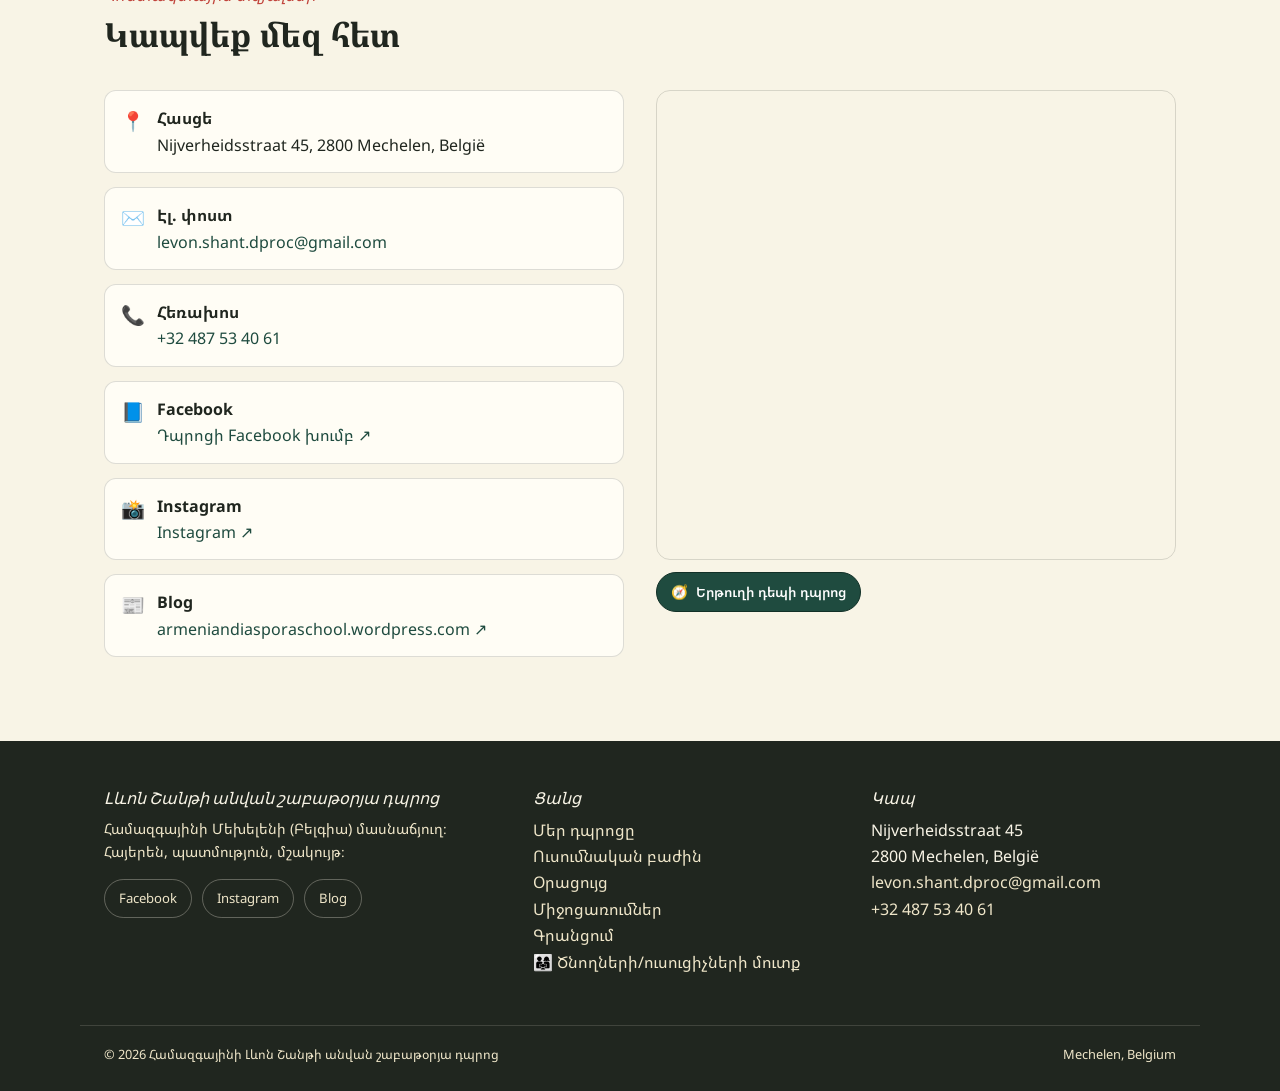
==== commit 72e4d80f: "Add files via upload" ====
--- a/index.html
+++ b/index.html
@@ -98,9 +98,9 @@
           <a href="#activities" class="btn ghost" data-i18n="hero.cta2">Տեսնել միջոցառումները</a>
         </div>
         <div class="hero-facts">
-          <div><strong>1999</strong><span data-i18n="hero.fact1">հիմնադրման տարեթիվ</span></div>
-          <div><strong>Mechelen</strong><span data-i18n="hero.fact2">Nijverheidsstraat 45</span></div>
-          <div><strong>Hamazkayin</strong><span data-i18n="hero.fact3">հայկական կրթական ցանց</span></div>
+          <div><strong data-i18n="hero.factNum1">1999</strong><span data-i18n="hero.fact1">հիմնադրման տարեթիվ</span></div>
+          <div><strong data-i18n="hero.factNum2">Mechelen</strong><span data-i18n="hero.fact2">Nijverheidsstraat 45</span></div>
+          <div><strong data-i18n="hero.factNum3">Hamazkayin</strong><span data-i18n="hero.fact3">հայկական կրթական ցանց</span></div>
         </div>
       </div>
     </div>
@@ -540,7 +540,12 @@
 
       <form id="portalLoginForm">
         <div class="field"><label for="portalLoginId">Էլ. փոստ կամ հեռախոսահամար</label><input id="portalLoginId" required placeholder="you@example.com կամ 04XX XX XX XX"></div>
-        <div class="field" style="margin-top:12px;"><label for="portalLoginPass">Գաղտնաբառ</label><input id="portalLoginPass" type="password" required></div>
+        <div class="field" style="margin-top:12px;"><label for="portalLoginPass">Գաղտնաբառ</label>
+          <div class="password-field-wrap">
+            <input id="portalLoginPass" type="password" required>
+            <button type="button" class="password-toggle-btn" data-toggletarget="portalLoginPass">👁️</button>
+          </div>
+        </div>
         <button class="btn apricot" type="submit" style="margin-top:18px; width:100%; justify-content:center;">Մուտք</button>
         <div class="form-msg" id="portalLoginMsg"></div>
       </form>
@@ -560,7 +565,12 @@
           </div>
           <input id="portalSignupId" required placeholder="you@example.com">
         </div>
-        <div class="field" style="margin-top:12px;"><label for="portalSignupPass">Գաղտնաբառ (առնվազն 6 նիշ)</label><input id="portalSignupPass" type="password" minlength="6" required></div>
+        <div class="field" style="margin-top:12px;"><label for="portalSignupPass">Գաղտնաբառ (առնվազն 6 նիշ)</label>
+          <div class="password-field-wrap">
+            <input id="portalSignupPass" type="password" minlength="6" required>
+            <button type="button" class="password-toggle-btn" data-toggletarget="portalSignupPass">👁️</button>
+          </div>
+        </div>
         <button class="btn blue" type="submit" style="margin-top:18px; width:100%; justify-content:center;">Ուղարկել հայտը</button>
         <div class="form-msg" id="portalSignupMsg"></div>
       </form>
@@ -577,6 +587,14 @@
   </div>
 </div>
 
+<!-- ============ REGISTRATION CONFIRMATION MODAL ============ -->
+<div class="modal-backdrop" id="regConfirmBackdrop">
+  <div class="modal wide">
+    <button class="modal-close" id="closeRegConfirm" aria-label="Փակել">✕</button>
+    <div id="regConfirmBody"></div>
+  </div>
+</div>
+
 <script src="https://cdn.jsdelivr.net/npm/@emailjs/browser@4/dist/email.min.js"></script>
 <script type="module" src="app.js"></script>
 </body>
--- a/style.css
+++ b/style.css
@@ -281,7 +281,7 @@
 .feed-toolbar{display:flex; gap:10px; margin-bottom:24px; flex-wrap:wrap;}
 .chip{border:1px solid var(--line); background:var(--card); border-radius:999px; padding:7px 14px; font-size:.85rem; cursor:pointer; color:var(--ink-soft); font-weight:600;}
 .chip.active{background:var(--ink); color:var(--paper); border-color:var(--ink);}
-.card-grid{display:grid; grid-template-columns:repeat(3,1fr); gap:22px;}
+.card-grid{display:grid; grid-template-columns:repeat(3,1fr); gap:16px;}
 @media (max-width:900px){.card-grid{grid-template-columns:repeat(2,1fr);}}
 @media (max-width:620px){.card-grid{grid-template-columns:1fr;}}
 .post-card{
@@ -290,18 +290,18 @@
   cursor:pointer; transition:transform .15s ease, box-shadow .15s ease;
 }
 .post-card:hover, .post-card:focus-visible{ transform:translateY(-3px); box-shadow:0 16px 34px rgba(18,28,20,0.14); }
-.post-media{aspect-ratio:16/10; background:var(--paper-dim); overflow:hidden; position:relative;}
+.post-media{aspect-ratio:16/8; background:var(--paper-dim); overflow:hidden; position:relative;}
 .post-media img, .post-media video{width:100%; height:100%; object-fit:cover; object-position:center;}
 .post-media .kind{position:absolute; top:10px; left:10px; background:rgba(36,27,21,.7); color:#fff; font-size:.72rem; padding:4px 9px; border-radius:999px; text-transform:uppercase; letter-spacing:.04em;}
-.post-body{padding:18px; display:flex; flex-direction:column; gap:8px; flex:1;}
-.post-date{font-size:.78rem; color:var(--ink-soft); font-weight:600; letter-spacing:.02em;}
-.post-body h3{margin:0;}
+.post-body{padding:14px; display:flex; flex-direction:column; gap:6px; flex:1;}
+.post-date{font-size:.75rem; color:var(--ink-soft); font-weight:600; letter-spacing:.02em;}
+.post-body h3{margin:0; font-size:1.05rem; line-height:1.3;}
 .post-body p{
-  color:var(--ink-soft); font-size:.92rem; margin:0; flex:1; line-height:1.55;
-  display:-webkit-box; -webkit-line-clamp:3; -webkit-box-orient:vertical; overflow:hidden;
+  color:var(--ink-soft); font-size:.88rem; margin:0; flex:1; line-height:1.5;
+  display:-webkit-box; -webkit-line-clamp:2; -webkit-box-orient:vertical; overflow:hidden;
   position:relative;
 }
-.post-foot{display:flex; align-items:center; justify-content:space-between; padding-top:10px; border-top:1px dashed var(--line); font-size:.78rem; color:var(--ink-soft);}
+.post-foot{display:flex; align-items:center; justify-content:space-between; padding-top:8px; border-top:1px dashed var(--line); font-size:.76rem; color:var(--ink-soft);}
 .post-more{
   color:#fff; background:var(--blue); font-weight:700; padding:6px 14px; border-radius:999px;
   font-size:.78rem; transition:background .15s ease, transform .15s ease;
@@ -320,7 +320,7 @@
   cursor:pointer; transition:transform .15s ease, box-shadow .15s ease;
 }
 .album-card:hover, .album-card:focus-visible{ transform:translateY(-3px); box-shadow:0 16px 34px rgba(18,28,20,0.14); }
-.album-cover{aspect-ratio:16/10; background:var(--paper-dim); position:relative; overflow:hidden;}
+.album-cover{aspect-ratio:16/8; background:var(--paper-dim); position:relative; overflow:hidden;}
 .album-cover img{width:100%; height:100%; object-fit:cover; object-position:center;}
 .album-cover .count-badge{
   position:absolute; top:10px; right:10px; background:rgba(36,27,21,.72); color:#fff;
@@ -335,9 +335,9 @@
   position:absolute; inset:8px 8px auto auto; width:calc(100% - 20px); height:calc(100% - 20px);
   border:2px solid rgba(255,255,255,.5); border-radius:10px; pointer-events:none;
 }
-.album-body{padding:16px 18px; display:flex; flex-direction:column; gap:6px; flex:1;}
-.album-body h3{margin:0; font-size:1.02rem;}
-.album-body p{margin:0; color:var(--ink-soft); font-size:.85rem;}
+.album-body{padding:12px 14px; display:flex; flex-direction:column; gap:4px; flex:1;}
+.album-body h3{margin:0; font-size:.98rem;}
+.album-body p{margin:0; color:var(--ink-soft); font-size:.82rem; display:-webkit-box; -webkit-line-clamp:2; -webkit-box-orient:vertical; overflow:hidden;}
 .album-open-hint{color:var(--blue); font-weight:700; font-size:.78rem; align-self:flex-start; margin-top:auto;}
 
 /* Lightbox */
@@ -347,10 +347,10 @@
 #albumLightboxHead p{margin:0; color:var(--ink-soft); font-size:.88rem;}
 .lightbox-stage{position:relative; display:flex; align-items:center; gap:8px;}
 .lightbox-media{
-  flex:1; aspect-ratio:16/10; background:#000; border-radius:12px; overflow:hidden;
+  flex:1; min-height:200px; max-height:78vh; background:#000; border-radius:12px; overflow:hidden;
   display:flex; align-items:center; justify-content:center;
 }
-.lightbox-media img, .lightbox-media video{width:100%; height:100%; object-fit:contain; background:#000;}
+.lightbox-media img, .lightbox-media video{max-width:100%; max-height:78vh; width:auto; height:auto; object-fit:contain; background:#000; cursor:zoom-in;}
 .lightbox-nav{
   flex:none; width:42px; height:42px; border-radius:50%; border:none; background:var(--card);
   box-shadow:0 4px 14px rgba(0,0,0,.2); font-size:1.4rem; cursor:pointer; color:var(--ink);
@@ -501,6 +501,15 @@
 form.card-form{background:var(--card); border:1px solid var(--line); border-radius:var(--radius); padding:30px; box-shadow:var(--shadow); display:flex; flex-direction:column; gap:18px;}
 .field{display:flex; flex-direction:column; gap:7px;}
 .field label{font-size:.82rem; font-weight:700; color:var(--ink-soft); letter-spacing:.01em;}
+.password-field-wrap{position:relative;}
+.password-field-wrap input{padding-right:44px !important;}
+.password-toggle-btn{
+  position:absolute; right:6px; top:50%; transform:translateY(-50%);
+  background:transparent; border:none; cursor:pointer; font-size:1.05rem;
+  padding:6px 8px; line-height:1; color:var(--ink-soft); border-radius:8px;
+}
+.password-toggle-btn:hover{background:var(--paper-dim);}
+
 .field input, .field textarea, .field select{
   border:1.5px solid var(--line); border-radius:10px; padding:12px 14px; background:#fff; color:var(--ink);
   font-size:.95rem; transition:border-color .15s ease, box-shadow .15s ease; font-family:inherit;
@@ -512,9 +521,23 @@
 .field textarea{resize:vertical; min-height:96px; line-height:1.55;}
 .field select{appearance:none; background-image:url("data:image/svg+xml,%3Csvg xmlns='http://www.w3.org/2000/svg' width='16' height='16' viewBox='0 0 24 24' fill='none' stroke='%234E5A4A' stroke-width='2.5'%3E%3Cpolyline points='6 9 12 15 18 9'/%3E%3C/svg%3E"); background-repeat:no-repeat; background-position:right 12px center; padding-right:38px; cursor:pointer;}
 .field-row{display:grid; grid-template-columns:1fr 1fr; gap:16px;}
+.field-row-3-plain{display:grid; grid-template-columns:1fr 1fr 1fr; gap:16px;}
+.roster-row-grid{display:grid; grid-template-columns:1fr auto; gap:12px; padding:8px 0; border-bottom:1px dashed var(--line);}
+@media (max-width:520px){
+  .roster-row-grid{grid-template-columns:1fr; gap:4px;}
+  .roster-row-grid span[style*="text-align:right"]{text-align:left !important;}
+}
+.child-block{
+  border:1.5px solid var(--line); border-radius:14px; padding:18px; margin-bottom:18px; background:var(--paper-dim);
+}
+.child-block-title{display:flex; align-items:center; gap:8px; margin:0 0 14px;}
+.child-block-num{
+  display:inline-flex; align-items:center; justify-content:center; width:26px; height:26px;
+  border-radius:50%; background:var(--apricot); color:#2A1706; font-size:.85rem;
+}
 @media (max-width:520px){.field-row{grid-template-columns:1fr;}}
 .field-row-3{display:grid; grid-template-columns:1fr 1fr 1fr; gap:16px; padding:16px; background:var(--paper-dim); border-radius:12px; border:1px solid var(--line);}
-@media (max-width:760px){.field-row-3{grid-template-columns:1fr;}}
+@media (max-width:760px){.field-row-3, .field-row-3-plain{grid-template-columns:1fr;}}
 .field-row-3 .field label{display:flex; align-items:center; gap:6px;}
 .field-row-3 .field:nth-child(1) input, .field-row-3 .field:nth-child(1) textarea{border-top:3px solid var(--gold);}
 .field-row-3 .field:nth-child(2) input, .field-row-3 .field:nth-child(2) textarea{border-top:3px solid var(--blue);}
@@ -773,7 +796,7 @@
   #albumLightboxHead{padding-right:30px;}
   #albumLightboxHead h2{font-size:1.05rem;}
   .lightbox-stage{display:block; position:relative;}
-  .lightbox-media{aspect-ratio:4/3;}
+  .lightbox-media{min-height:220px; max-height:60vh;}
   .lightbox-nav{
     position:absolute; top:50%; transform:translateY(-50%); z-index:2;
     width:38px; height:38px; font-size:1.2rem;
